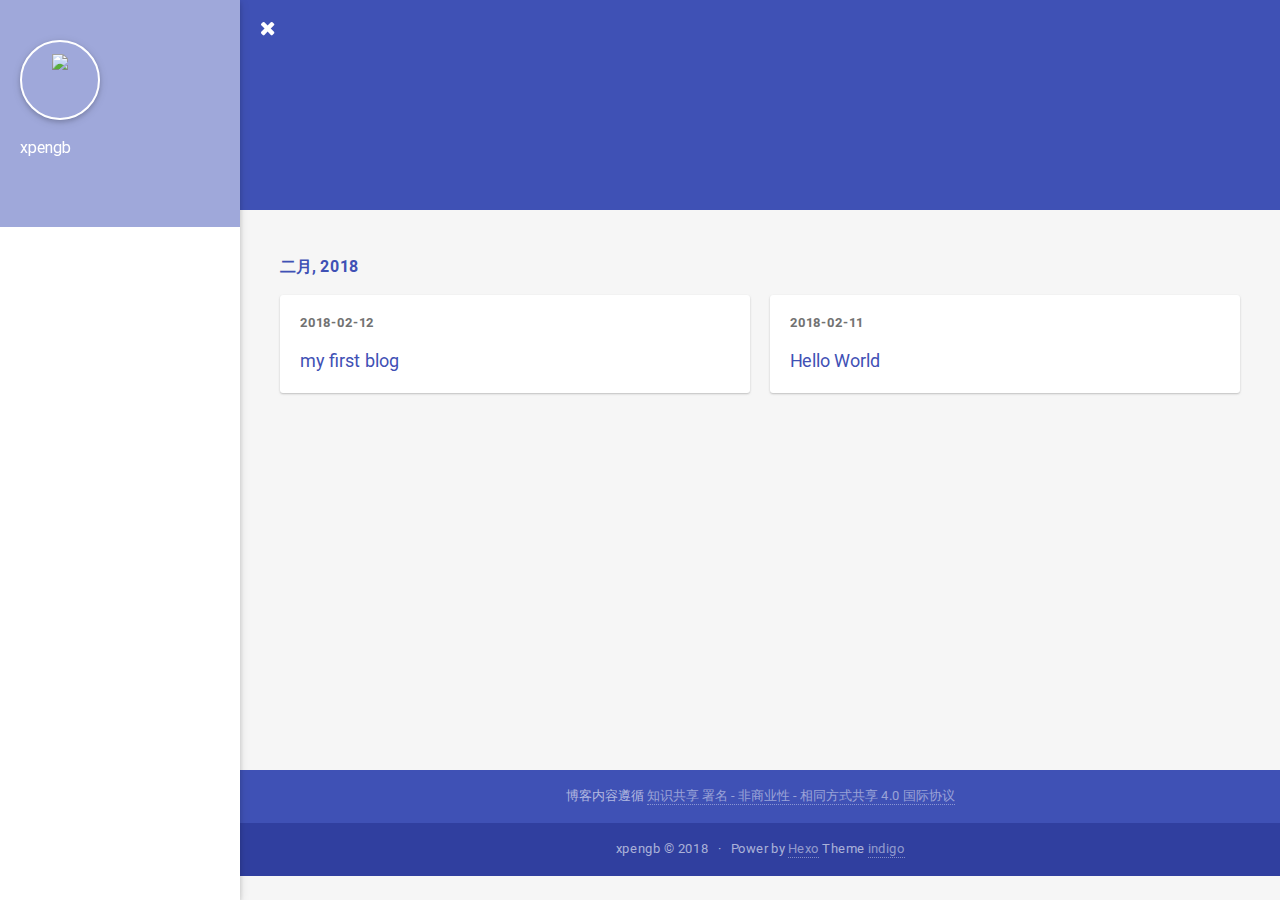
==== archives/index.html @ d5fbb89e "Site updated: 2018-02-12 16:01:32" ====
<!DOCTYPE html>
<html>
<head>
    

    

    



    <meta charset="utf-8">
    
    
    
    <title>Archives | xpengb | xpengb&#39;s blogs</title>
    <meta name="viewport" content="width=device-width, initial-scale=1, maximum-scale=1">
    
    
    <meta name="keywords" content="">
    <meta name="description" content="xpengb的博客">
<meta property="og:type" content="website">
<meta property="og:title" content="xpengb">
<meta property="og:url" content="http://yoursite.com/archives/index.html">
<meta property="og:site_name" content="xpengb">
<meta property="og:description" content="xpengb的博客">
<meta property="og:locale" content="zh-CN">
<meta name="twitter:card" content="summary">
<meta name="twitter:title" content="xpengb">
<meta name="twitter:description" content="xpengb的博客">
    
    <link rel="shortcut icon" href="/">
    <link rel="stylesheet" href="/css/style.css?v=1.7.2">
    <script>window.lazyScripts=[]</script>

    <!-- custom head -->
    

</head>

<body>
    <div id="loading" class="active"></div>

    <aside id="menu"  >
  <div class="inner flex-row-vertical">
    <a href="javascript:;" class="header-icon waves-effect waves-circle waves-light" id="menu-off">
        <i class="icon icon-lg icon-close"></i>
    </a>
    <div class="brand-wrap" style="background-image:url(/)">
      <div class="brand">
        <a href="/" class="avatar waves-effect waves-circle waves-light">
          <img src="/">
        </a>
        <hgroup class="introduce">
          <h5 class="nickname">xpengb</h5>
          <a href="mailto:undefined" class="mail">
        </hgroup>
      </div>
    </div>
    <div class="scroll-wrap flex-col">
      <ul class="nav">
        
      </ul>
    </div>
  </div>
</aside>

    <main id="main">
        <header class="top-header" id="header">
    <div class="flex-row">
        <a href="javascript:;" class="header-icon waves-effect waves-circle waves-light on" id="menu-toggle">
          <i class="icon icon-lg icon-navicon"></i>
        </a>
        <div class="flex-col header-title ellipsis"></div>
        
        
    </div>
</header>
<header class="content-header archives-header">

    <div class="container fade-scale">
        <h1 class="title"></h1>
        <h5 class="subtitle">
            
        </h5>
    </div>

    


</header>

<div class="container body-wrap fade">
    

    
            
            <h3 class="archive-separator">二月, 2018</h3>
            <div class="waterfall">
    

        <div class="waterfall-item">
  <article class="article-card archive-article">
    <div class="post-meta">
      <time class="post-time" title="2018-02-12 08:12:40" datetime="2018-02-12T00:12:40.440Z"  itemprop="datePublished">2018-02-12</time>

      


    </div>
    


  
    <h3 class="post-title" itemprop="name">
      <a class="post-title-link" href="/2018/02/12/my first blog/">my first blog</a>
    </h3>
  



    
  </article>
</div>

    

        <div class="waterfall-item">
  <article class="article-card archive-article">
    <div class="post-meta">
      <time class="post-time" title="2018-02-11 17:17:31" datetime="2018-02-11T09:17:31.764Z"  itemprop="datePublished">2018-02-11</time>

      


    </div>
    


  
    <h3 class="post-title" itemprop="name">
      <a class="post-title-link" href="/2018/02/11/hello-world/">Hello World</a>
    </h3>
  



    
  </article>
</div>

    
    </div>

    
</div>

        <footer class="footer">
    <div class="top">
        

        <p>
            
            <span>博客内容遵循 <a rel="license" href="https://creativecommons.org/licenses/by-nc-sa/4.0/deed.zh">知识共享 署名 - 非商业性 - 相同方式共享 4.0 国际协议</a></span>
        </p>
    </div>
    <div class="bottom">
        <p><span>xpengb &copy; 2018</span>
            <span>
                
                Power by <a href="http://hexo.io/" target="_blank">Hexo</a> Theme <a href="https://github.com/yscoder/hexo-theme-indigo" target="_blank">indigo</a>
            </span>
        </p>
    </div>
</footer>

    </main>
    <div class="mask" id="mask"></div>
<a href="javascript:;" id="gotop" class="waves-effect waves-circle waves-light"><span class="icon icon-lg icon-chevron-up"></span></a>


    <script src="//cdn.bootcss.com/node-waves/0.7.4/waves.min.js"></script>
<script>
var BLOG = { ROOT: '/', SHARE: , REWARD: false };


</script>

<script src="/js/main.min.js?v=1.7.2"></script>










</body>
</html>
---- css/style.css ----
@font-face {
  font-family: "Roboto";
  src: local('Roboto Thin'), local('Roboto-Thin'), url("fonts/roboto/Roboto-Thin.woff2") format("woff2"), url("fonts/roboto/Roboto-Thin.woff") format("woff"), url("fonts/roboto/Roboto-Thin.ttf") format("truetype");
  font-weight: 200;
}
@font-face {
  font-family: "Roboto";
  src: local('Roboto Light'), local('Roboto-Light'), url("fonts/roboto/Roboto-Light.woff2") format("woff2"), url("fonts/roboto/Roboto-Light.woff") format("woff"), url("fonts/roboto/Roboto-Light.ttf") format("truetype");
  font-weight: 300;
}
@font-face {
  font-family: "Roboto";
  src: local('Roboto Regular'), local('Roboto-Regular'), url("fonts/roboto/Roboto-Regular.woff2") format("woff2"), url("fonts/roboto/Roboto-Regular.woff") format("woff"), url("fonts/roboto/Roboto-Regular.ttf") format("truetype");
  font-weight: 400;
}
@font-face {
  font-family: "Roboto";
  src: local('Roboto Medium'), local('Roboto-Medium'), url("fonts/roboto/Roboto-Medium.woff2") format("woff2"), url("fonts/roboto/Roboto-Medium.woff") format("woff"), url("fonts/roboto/Roboto-Medium.ttf") format("truetype");
  font-weight: 500;
}
@font-face {
  font-family: "Roboto";
  src: local('Roboto Bold'), local('Roboto-Bold'), url("fonts/roboto/Roboto-Bold.woff2") format("woff2"), url("fonts/roboto/Roboto-Bold.woff") format("woff"), url("fonts/roboto/Roboto-Bold.ttf") format("truetype");
  font-weight: 700;
}
/*!
 *  Font Awesome 4.6.3 by @davegandy - http://fontawesome.io - @fontawesome
 *  License - http://fontawesome.io/license (Font: SIL OFL 1.1, CSS: MIT License)
 */
/* FONT PATH
 * -------------------------- */
@font-face {
  font-family: 'FontAwesome';
  src: url('fonts/fontawesome/fontawesome-webfont.woff2') format('woff2'), url('fonts/fontawesome/fontawesome-webfont.woff') format('woff'), url('fonts/fontawesome/fontawesome-webfont.ttf') format('truetype');
  font-weight: normal;
  font-style: normal;
}
.icon {
  display: inline-block;
  font-family: 'FontAwesome';
  font-size: 1em;
  text-rendering: auto;
  -webkit-font-smoothing: antialiased;
  -moz-osx-font-smoothing: grayscale;
}
.icon-lg {
  font-size: 1.33333333em;
  line-height: 0.75em;
  vertical-align: -15%;
}
.icon-2x {
  font-size: 2em;
}
.icon-3x {
  font-size: 3em;
}
.icon-4x {
  font-size: 4em;
}
.icon-5x {
  font-size: 5em;
}
.icon-pl {
  padding-left: 5px;
}
.icon-pr {
  padding-right: 5px;
}
/* Font Awesome uses the Unicode Private Use Area (PUA) to ensure screen
   readers do not read off random characters that represent icons */
.icon-glass:before {
  content: "\f000";
}
.icon-music:before {
  content: "\f001";
}
.icon-search:before {
  content: "\f002";
}
.icon-envelope-o:before {
  content: "\f003";
}
.icon-heart:before {
  content: "\f004";
}
.icon-star:before {
  content: "\f005";
}
.icon-star-o:before {
  content: "\f006";
}
.icon-user:before {
  content: "\f007";
}
.icon-film:before {
  content: "\f008";
}
.icon-th-large:before {
  content: "\f009";
}
.icon-th:before {
  content: "\f00a";
}
.icon-th-list:before {
  content: "\f00b";
}
.icon-check:before {
  content: "\f00c";
}
.icon-remove:before,
.icon-close:before,
.icon-times:before {
  content: "\f00d";
}
.icon-search-plus:before {
  content: "\f00e";
}
.icon-search-minus:before {
  content: "\f010";
}
.icon-power-off:before {
  content: "\f011";
}
.icon-signal:before {
  content: "\f012";
}
.icon-gear:before,
.icon-cog:before {
  content: "\f013";
}
.icon-trash-o:before {
  content: "\f014";
}
.icon-home:before {
  content: "\f015";
}
.icon-file-o:before {
  content: "\f016";
}
.icon-clock-o:before {
  content: "\f017";
}
.icon-road:before {
  content: "\f018";
}
.icon-download:before {
  content: "\f019";
}
.icon-arrow-circle-o-down:before {
  content: "\f01a";
}
.icon-arrow-circle-o-up:before {
  content: "\f01b";
}
.icon-inbox:before {
  content: "\f01c";
}
.icon-play-circle-o:before {
  content: "\f01d";
}
.icon-rotate-right:before,
.icon-repeat:before {
  content: "\f01e";
}
.icon-refresh:before {
  content: "\f021";
}
.icon-list-alt:before {
  content: "\f022";
}
.icon-lock:before {
  content: "\f023";
}
.icon-flag:before {
  content: "\f024";
}
.icon-headphones:before {
  content: "\f025";
}
.icon-volume-off:before {
  content: "\f026";
}
.icon-volume-down:before {
  content: "\f027";
}
.icon-volume-up:before {
  content: "\f028";
}
.icon-qrcode:before {
  content: "\f029";
}
.icon-barcode:before {
  content: "\f02a";
}
.icon-tag:before {
  content: "\f02b";
}
.icon-tags:before {
  content: "\f02c";
}
.icon-book:before {
  content: "\f02d";
}
.icon-bookmark:before {
  content: "\f02e";
}
.icon-print:before {
  content: "\f02f";
}
.icon-camera:before {
  content: "\f030";
}
.icon-font:before {
  content: "\f031";
}
.icon-bold:before {
  content: "\f032";
}
.icon-italic:before {
  content: "\f033";
}
.icon-text-height:before {
  content: "\f034";
}
.icon-text-width:before {
  content: "\f035";
}
.icon-align-left:before {
  content: "\f036";
}
.icon-align-center:before {
  content: "\f037";
}
.icon-align-right:before {
  content: "\f038";
}
.icon-align-justify:before {
  content: "\f039";
}
.icon-list:before {
  content: "\f03a";
}
.icon-dedent:before,
.icon-outdent:before {
  content: "\f03b";
}
.icon-indent:before {
  content: "\f03c";
}
.icon-video-camera:before {
  content: "\f03d";
}
.icon-photo:before,
.icon-image:before,
.icon-picture-o:before {
  content: "\f03e";
}
.icon-pencil:before {
  content: "\f040";
}
.icon-map-marker:before {
  content: "\f041";
}
.icon-adjust:before {
  content: "\f042";
}
.icon-tint:before {
  content: "\f043";
}
.icon-edit:before,
.icon-pencil-square-o:before {
  content: "\f044";
}
.icon-share-square-o:before {
  content: "\f045";
}
.icon-check-square-o:before {
  content: "\f046";
}
.icon-arrows:before {
  content: "\f047";
}
.icon-step-backward:before {
  content: "\f048";
}
.icon-fast-backward:before {
  content: "\f049";
}
.icon-backward:before {
  content: "\f04a";
}
.icon-play:before {
  content: "\f04b";
}
.icon-pause:before {
  content: "\f04c";
}
.icon-stop:before {
  content: "\f04d";
}
.icon-forward:before {
  content: "\f04e";
}
.icon-fast-forward:before {
  content: "\f050";
}
.icon-step-forward:before {
  content: "\f051";
}
.icon-eject:before {
  content: "\f052";
}
.icon-chevron-left:before {
  content: "\f053";
}
.icon-chevron-right:before {
  content: "\f054";
}
.icon-plus-circle:before {
  content: "\f055";
}
.icon-minus-circle:before {
  content: "\f056";
}
.icon-times-circle:before {
  content: "\f057";
}
.icon-check-circle:before {
  content: "\f058";
}
.icon-question-circle:before {
  content: "\f059";
}
.icon-info-circle:before {
  content: "\f05a";
}
.icon-crosshairs:before {
  content: "\f05b";
}
.icon-times-circle-o:before {
  content: "\f05c";
}
.icon-check-circle-o:before {
  content: "\f05d";
}
.icon-ban:before {
  content: "\f05e";
}
.icon-arrow-left:before {
  content: "\f060";
}
.icon-arrow-right:before {
  content: "\f061";
}
.icon-arrow-up:before {
  content: "\f062";
}
.icon-arrow-down:before {
  content: "\f063";
}
.icon-mail-forward:before,
.icon-share:before {
  content: "\f064";
}
.icon-expand:before {
  content: "\f065";
}
.icon-compress:before {
  content: "\f066";
}
.icon-plus:before {
  content: "\f067";
}
.icon-minus:before {
  content: "\f068";
}
.icon-asterisk:before {
  content: "\f069";
}
.icon-exclamation-circle:before {
  content: "\f06a";
}
.icon-gift:before {
  content: "\f06b";
}
.icon-leaf:before {
  content: "\f06c";
}
.icon-fire:before {
  content: "\f06d";
}
.icon-eye:before {
  content: "\f06e";
}
.icon-eye-slash:before {
  content: "\f070";
}
.icon-warning:before,
.icon-exclamation-triangle:before {
  content: "\f071";
}
.icon-plane:before {
  content: "\f072";
}
.icon-calendar:before {
  content: "\f073";
}
.icon-random:before {
  content: "\f074";
}
.icon-comment:before {
  content: "\f075";
}
.icon-magnet:before {
  content: "\f076";
}
.icon-chevron-up:before {
  content: "\f077";
}
.icon-chevron-down:before {
  content: "\f078";
}
.icon-retweet:before {
  content: "\f079";
}
.icon-shopping-cart:before {
  content: "\f07a";
}
.icon-folder:before {
  content: "\f07b";
}
.icon-folder-open:before {
  content: "\f07c";
}
.icon-arrows-v:before {
  content: "\f07d";
}
.icon-arrows-h:before {
  content: "\f07e";
}
.icon-bar-chart-o:before,
.icon-bar-chart:before {
  content: "\f080";
}
.icon-twitter-square:before {
  content: "\f081";
}
.icon-facebook-square:before {
  content: "\f082";
}
.icon-camera-retro:before {
  content: "\f083";
}
.icon-key:before {
  content: "\f084";
}
.icon-gears:before,
.icon-cogs:before {
  content: "\f085";
}
.icon-comments:before {
  content: "\f086";
}
.icon-thumbs-o-up:before {
  content: "\f087";
}
.icon-thumbs-o-down:before {
  content: "\f088";
}
.icon-star-half:before {
  content: "\f089";
}
.icon-heart-o:before {
  content: "\f08a";
}
.icon-sign-out:before {
  content: "\f08b";
}
.icon-linkedin-square:before {
  content: "\f08c";
}
.icon-thumb-tack:before {
  content: "\f08d";
}
.icon-external-link:before {
  content: "\f08e";
}
.icon-sign-in:before {
  content: "\f090";
}
.icon-trophy:before {
  content: "\f091";
}
.icon-github-square:before {
  content: "\f092";
}
.icon-upload:before {
  content: "\f093";
}
.icon-lemon-o:before {
  content: "\f094";
}
.icon-phone:before {
  content: "\f095";
}
.icon-square-o:before {
  content: "\f096";
}
.icon-bookmark-o:before {
  content: "\f097";
}
.icon-phone-square:before {
  content: "\f098";
}
.icon-twitter:before {
  content: "\f099";
}
.icon-facebook-f:before,
.icon-facebook:before {
  content: "\f09a";
}
.icon-github:before {
  content: "\f09b";
}
.icon-unlock:before {
  content: "\f09c";
}
.icon-credit-card:before {
  content: "\f09d";
}
.icon-feed:before,
.icon-rss:before {
  content: "\f09e";
}
.icon-hdd-o:before {
  content: "\f0a0";
}
.icon-bullhorn:before {
  content: "\f0a1";
}
.icon-bell:before {
  content: "\f0f3";
}
.icon-certificate:before {
  content: "\f0a3";
}
.icon-hand-o-right:before {
  content: "\f0a4";
}
.icon-hand-o-left:before {
  content: "\f0a5";
}
.icon-hand-o-up:before {
  content: "\f0a6";
}
.icon-hand-o-down:before {
  content: "\f0a7";
}
.icon-arrow-circle-left:before {
  content: "\f0a8";
}
.icon-arrow-circle-right:before {
  content: "\f0a9";
}
.icon-arrow-circle-up:before {
  content: "\f0aa";
}
.icon-arrow-circle-down:before {
  content: "\f0ab";
}
.icon-globe:before {
  content: "\f0ac";
}
.icon-wrench:before {
  content: "\f0ad";
}
.icon-tasks:before {
  content: "\f0ae";
}
.icon-filter:before {
  content: "\f0b0";
}
.icon-briefcase:before {
  content: "\f0b1";
}
.icon-arrows-alt:before {
  content: "\f0b2";
}
.icon-group:before,
.icon-users:before {
  content: "\f0c0";
}
.icon-chain:before,
.icon-link:before {
  content: "\f0c1";
}
.icon-cloud:before {
  content: "\f0c2";
}
.icon-flask:before {
  content: "\f0c3";
}
.icon-cut:before,
.icon-scissors:before {
  content: "\f0c4";
}
.icon-copy:before,
.icon-files-o:before {
  content: "\f0c5";
}
.icon-paperclip:before {
  content: "\f0c6";
}
.icon-save:before,
.icon-floppy-o:before {
  content: "\f0c7";
}
.icon-square:before {
  content: "\f0c8";
}
.icon-navicon:before,
.icon-reorder:before,
.icon-bars:before {
  content: "\f0c9";
}
.icon-list-ul:before {
  content: "\f0ca";
}
.icon-list-ol:before {
  content: "\f0cb";
}
.icon-strikethrough:before {
  content: "\f0cc";
}
.icon-underline:before {
  content: "\f0cd";
}
.icon-table:before {
  content: "\f0ce";
}
.icon-magic:before {
  content: "\f0d0";
}
.icon-truck:before {
  content: "\f0d1";
}
.icon-pinterest:before {
  content: "\f0d2";
}
.icon-pinterest-square:before {
  content: "\f0d3";
}
.icon-google-plus-square:before {
  content: "\f0d4";
}
.icon-google-plus:before {
  content: "\f0d5";
}
.icon-money:before {
  content: "\f0d6";
}
.icon-caret-down:before {
  content: "\f0d7";
}
.icon-caret-up:before {
  content: "\f0d8";
}
.icon-caret-left:before {
  content: "\f0d9";
}
.icon-caret-right:before {
  content: "\f0da";
}
.icon-columns:before {
  content: "\f0db";
}
.icon-unsorted:before,
.icon-sort:before {
  content: "\f0dc";
}
.icon-sort-down:before,
.icon-sort-desc:before {
  content: "\f0dd";
}
.icon-sort-up:before,
.icon-sort-asc:before {
  content: "\f0de";
}
.icon-envelope:before {
  content: "\f0e0";
}
.icon-linkedin:before {
  content: "\f0e1";
}
.icon-rotate-left:before,
.icon-undo:before {
  content: "\f0e2";
}
.icon-legal:before,
.icon-gavel:before {
  content: "\f0e3";
}
.icon-dashboard:before,
.icon-tachometer:before {
  content: "\f0e4";
}
.icon-comment-o:before {
  content: "\f0e5";
}
.icon-comments-o:before {
  content: "\f0e6";
}
.icon-flash:before,
.icon-bolt:before {
  content: "\f0e7";
}
.icon-sitemap:before {
  content: "\f0e8";
}
.icon-umbrella:before {
  content: "\f0e9";
}
.icon-paste:before,
.icon-clipboard:before {
  content: "\f0ea";
}
.icon-lightbulb-o:before {
  content: "\f0eb";
}
.icon-exchange:before {
  content: "\f0ec";
}
.icon-cloud-download:before {
  content: "\f0ed";
}
.icon-cloud-upload:before {
  content: "\f0ee";
}
.icon-user-md:before {
  content: "\f0f0";
}
.icon-stethoscope:before {
  content: "\f0f1";
}
.icon-suitcase:before {
  content: "\f0f2";
}
.icon-bell-o:before {
  content: "\f0a2";
}
.icon-coffee:before {
  content: "\f0f4";
}
.icon-cutlery:before {
  content: "\f0f5";
}
.icon-file-text-o:before {
  content: "\f0f6";
}
.icon-building-o:before {
  content: "\f0f7";
}
.icon-hospital-o:before {
  content: "\f0f8";
}
.icon-ambulance:before {
  content: "\f0f9";
}
.icon-medkit:before {
  content: "\f0fa";
}
.icon-fighter-jet:before {
  content: "\f0fb";
}
.icon-beer:before {
  content: "\f0fc";
}
.icon-h-square:before {
  content: "\f0fd";
}
.icon-plus-square:before {
  content: "\f0fe";
}
.icon-angle-double-left:before {
  content: "\f100";
}
.icon-angle-double-right:before {
  content: "\f101";
}
.icon-angle-double-up:before {
  content: "\f102";
}
.icon-angle-double-down:before {
  content: "\f103";
}
.icon-angle-left:before {
  content: "\f104";
}
.icon-angle-right:before {
  content: "\f105";
}
.icon-angle-up:before {
  content: "\f106";
}
.icon-angle-down:before {
  content: "\f107";
}
.icon-desktop:before {
  content: "\f108";
}
.icon-laptop:before {
  content: "\f109";
}
.icon-tablet:before {
  content: "\f10a";
}
.icon-mobile-phone:before,
.icon-mobile:before {
  content: "\f10b";
}
.icon-circle-o:before {
  content: "\f10c";
}
.icon-quote-left:before {
  content: "\f10d";
}
.icon-quote-right:before {
  content: "\f10e";
}
.icon-spinner:before {
  content: "\f110";
}
.icon-circle:before {
  content: "\f111";
}
.icon-mail-reply:before,
.icon-reply:before {
  content: "\f112";
}
.icon-github-alt:before {
  content: "\f113";
}
.icon-folder-o:before {
  content: "\f114";
}
.icon-folder-open-o:before {
  content: "\f115";
}
.icon-smile-o:before {
  content: "\f118";
}
.icon-frown-o:before {
  content: "\f119";
}
.icon-meh-o:before {
  content: "\f11a";
}
.icon-gamepad:before {
  content: "\f11b";
}
.icon-keyboard-o:before {
  content: "\f11c";
}
.icon-flag-o:before {
  content: "\f11d";
}
.icon-flag-checkered:before {
  content: "\f11e";
}
.icon-terminal:before {
  content: "\f120";
}
.icon-code:before {
  content: "\f121";
}
.icon-mail-reply-all:before,
.icon-reply-all:before {
  content: "\f122";
}
.icon-star-half-empty:before,
.icon-star-half-full:before,
.icon-star-half-o:before {
  content: "\f123";
}
.icon-location-arrow:before {
  content: "\f124";
}
.icon-crop:before {
  content: "\f125";
}
.icon-code-fork:before {
  content: "\f126";
}
.icon-unlink:before,
.icon-chain-broken:before {
  content: "\f127";
}
.icon-question:before {
  content: "\f128";
}
.icon-info:before {
  content: "\f129";
}
.icon-exclamation:before {
  content: "\f12a";
}
.icon-superscript:before {
  content: "\f12b";
}
.icon-subscript:before {
  content: "\f12c";
}
.icon-eraser:before {
  content: "\f12d";
}
.icon-puzzle-piece:before {
  content: "\f12e";
}
.icon-microphone:before {
  content: "\f130";
}
.icon-microphone-slash:before {
  content: "\f131";
}
.icon-shield:before {
  content: "\f132";
}
.icon-calendar-o:before {
  content: "\f133";
}
.icon-fire-extinguisher:before {
  content: "\f134";
}
.icon-rocket:before {
  content: "\f135";
}
.icon-maxcdn:before {
  content: "\f136";
}
.icon-chevron-circle-left:before {
  content: "\f137";
}
.icon-chevron-circle-right:before {
  content: "\f138";
}
.icon-chevron-circle-up:before {
  content: "\f139";
}
.icon-chevron-circle-down:before {
  content: "\f13a";
}
.icon-html5:before {
  content: "\f13b";
}
.icon-css3:before {
  content: "\f13c";
}
.icon-anchor:before {
  content: "\f13d";
}
.icon-unlock-alt:before {
  content: "\f13e";
}
.icon-bullseye:before {
  content: "\f140";
}
.icon-ellipsis-h:before {
  content: "\f141";
}
.icon-ellipsis-v:before {
  content: "\f142";
}
.icon-rss-square:before {
  content: "\f143";
}
.icon-play-circle:before {
  content: "\f144";
}
.icon-ticket:before {
  content: "\f145";
}
.icon-minus-square:before {
  content: "\f146";
}
.icon-minus-square-o:before {
  content: "\f147";
}
.icon-level-up:before {
  content: "\f148";
}
.icon-level-down:before {
  content: "\f149";
}
.icon-check-square:before {
  content: "\f14a";
}
.icon-pencil-square:before {
  content: "\f14b";
}
.icon-external-link-square:before {
  content: "\f14c";
}
.icon-share-square:before {
  content: "\f14d";
}
.icon-compass:before {
  content: "\f14e";
}
.icon-toggle-down:before,
.icon-caret-square-o-down:before {
  content: "\f150";
}
.icon-toggle-up:before,
.icon-caret-square-o-up:before {
  content: "\f151";
}
.icon-toggle-right:before,
.icon-caret-square-o-right:before {
  content: "\f152";
}
.icon-euro:before,
.icon-eur:before {
  content: "\f153";
}
.icon-gbp:before {
  content: "\f154";
}
.icon-dollar:before,
.icon-usd:before {
  content: "\f155";
}
.icon-rupee:before,
.icon-inr:before {
  content: "\f156";
}
.icon-cny:before,
.icon-rmb:before,
.icon-yen:before,
.icon-jpy:before {
  content: "\f157";
}
.icon-ruble:before,
.icon-rouble:before,
.icon-rub:before {
  content: "\f158";
}
.icon-won:before,
.icon-krw:before {
  content: "\f159";
}
.icon-bitcoin:before,
.icon-btc:before {
  content: "\f15a";
}
.icon-file:before {
  content: "\f15b";
}
.icon-file-text:before {
  content: "\f15c";
}
.icon-sort-alpha-asc:before {
  content: "\f15d";
}
.icon-sort-alpha-desc:before {
  content: "\f15e";
}
.icon-sort-amount-asc:before {
  content: "\f160";
}
.icon-sort-amount-desc:before {
  content: "\f161";
}
.icon-sort-numeric-asc:before {
  content: "\f162";
}
.icon-sort-numeric-desc:before {
  content: "\f163";
}
.icon-thumbs-up:before {
  content: "\f164";
}
.icon-thumbs-down:before {
  content: "\f165";
}
.icon-youtube-square:before {
  content: "\f166";
}
.icon-youtube:before {
  content: "\f167";
}
.icon-xing:before {
  content: "\f168";
}
.icon-xing-square:before {
  content: "\f169";
}
.icon-youtube-play:before {
  content: "\f16a";
}
.icon-dropbox:before {
  content: "\f16b";
}
.icon-stack-overflow:before {
  content: "\f16c";
}
.icon-instagram:before {
  content: "\f16d";
}
.icon-flickr:before {
  content: "\f16e";
}
.icon-adn:before {
  content: "\f170";
}
.icon-bitbucket:before {
  content: "\f171";
}
.icon-bitbucket-square:before {
  content: "\f172";
}
.icon-tumblr:before {
  content: "\f173";
}
.icon-tumblr-square:before {
  content: "\f174";
}
.icon-long-arrow-down:before {
  content: "\f175";
}
.icon-long-arrow-up:before {
  content: "\f176";
}
.icon-long-arrow-left:before {
  content: "\f177";
}
.icon-long-arrow-right:before {
  content: "\f178";
}
.icon-apple:before {
  content: "\f179";
}
.icon-windows:before {
  content: "\f17a";
}
.icon-android:before {
  content: "\f17b";
}
.icon-linux:before {
  content: "\f17c";
}
.icon-dribbble:before {
  content: "\f17d";
}
.icon-skype:before {
  content: "\f17e";
}
.icon-foursquare:before {
  content: "\f180";
}
.icon-trello:before {
  content: "\f181";
}
.icon-female:before {
  content: "\f182";
}
.icon-male:before {
  content: "\f183";
}
.icon-gittip:before,
.icon-gratipay:before {
  content: "\f184";
}
.icon-sun-o:before {
  content: "\f185";
}
.icon-moon-o:before {
  content: "\f186";
}
.icon-archive:before,
.icon-archives:before {
  content: "\f187";
}
.icon-bug:before {
  content: "\f188";
}
.icon-vk:before {
  content: "\f189";
}
.icon-weibo:before {
  content: "\f18a";
}
.icon-renren:before {
  content: "\f18b";
}
.icon-pagelines:before {
  content: "\f18c";
}
.icon-stack-exchange:before {
  content: "\f18d";
}
.icon-arrow-circle-o-right:before {
  content: "\f18e";
}
.icon-arrow-circle-o-left:before {
  content: "\f190";
}
.icon-toggle-left:before,
.icon-caret-square-o-left:before {
  content: "\f191";
}
.icon-dot-circle-o:before {
  content: "\f192";
}
.icon-wheelchair:before {
  content: "\f193";
}
.icon-vimeo-square:before {
  content: "\f194";
}
.icon-turkish-lira:before,
.icon-try:before {
  content: "\f195";
}
.icon-plus-square-o:before {
  content: "\f196";
}
.icon-space-shuttle:before {
  content: "\f197";
}
.icon-slack:before {
  content: "\f198";
}
.icon-envelope-square:before {
  content: "\f199";
}
.icon-wordpress:before {
  content: "\f19a";
}
.icon-openid:before {
  content: "\f19b";
}
.icon-institution:before,
.icon-bank:before,
.icon-university:before {
  content: "\f19c";
}
.icon-mortar-board:before,
.icon-graduation-cap:before {
  content: "\f19d";
}
.icon-yahoo:before {
  content: "\f19e";
}
.icon-google:before {
  content: "\f1a0";
}
.icon-reddit:before {
  content: "\f1a1";
}
.icon-reddit-square:before {
  content: "\f1a2";
}
.icon-stumbleupon-circle:before {
  content: "\f1a3";
}
.icon-stumbleupon:before {
  content: "\f1a4";
}
.icon-delicious:before {
  content: "\f1a5";
}
.icon-digg:before {
  content: "\f1a6";
}
.icon-pied-piper-pp:before {
  content: "\f1a7";
}
.icon-pied-piper-alt:before {
  content: "\f1a8";
}
.icon-drupal:before {
  content: "\f1a9";
}
.icon-joomla:before {
  content: "\f1aa";
}
.icon-language:before {
  content: "\f1ab";
}
.icon-fax:before {
  content: "\f1ac";
}
.icon-building:before {
  content: "\f1ad";
}
.icon-child:before {
  content: "\f1ae";
}
.icon-paw:before {
  content: "\f1b0";
}
.icon-spoon:before {
  content: "\f1b1";
}
.icon-cube:before {
  content: "\f1b2";
}
.icon-cubes:before {
  content: "\f1b3";
}
.icon-behance:before {
  content: "\f1b4";
}
.icon-behance-square:before {
  content: "\f1b5";
}
.icon-steam:before {
  content: "\f1b6";
}
.icon-steam-square:before {
  content: "\f1b7";
}
.icon-recycle:before {
  content: "\f1b8";
}
.icon-automobile:before,
.icon-car:before {
  content: "\f1b9";
}
.icon-cab:before,
.icon-taxi:before {
  content: "\f1ba";
}
.icon-tree:before {
  content: "\f1bb";
}
.icon-spotify:before {
  content: "\f1bc";
}
.icon-deviantart:before {
  content: "\f1bd";
}
.icon-soundcloud:before {
  content: "\f1be";
}
.icon-database:before {
  content: "\f1c0";
}
.icon-file-pdf-o:before {
  content: "\f1c1";
}
.icon-file-word-o:before {
  content: "\f1c2";
}
.icon-file-excel-o:before {
  content: "\f1c3";
}
.icon-file-powerpoint-o:before {
  content: "\f1c4";
}
.icon-file-photo-o:before,
.icon-file-picture-o:before,
.icon-file-image-o:before {
  content: "\f1c5";
}
.icon-file-zip-o:before,
.icon-file-archive-o:before {
  content: "\f1c6";
}
.icon-file-sound-o:before,
.icon-file-audio-o:before {
  content: "\f1c7";
}
.icon-file-movie-o:before,
.icon-file-video-o:before {
  content: "\f1c8";
}
.icon-file-code-o:before {
  content: "\f1c9";
}
.icon-vine:before {
  content: "\f1ca";
}
.icon-codepen:before {
  content: "\f1cb";
}
.icon-jsfiddle:before {
  content: "\f1cc";
}
.icon-life-bouy:before,
.icon-life-buoy:before,
.icon-life-saver:before,
.icon-support:before,
.icon-life-ring:before {
  content: "\f1cd";
}
.icon-circle-o-notch:before {
  content: "\f1ce";
}
.icon-ra:before,
.icon-resistance:before,
.icon-rebel:before {
  content: "\f1d0";
}
.icon-ge:before,
.icon-empire:before {
  content: "\f1d1";
}
.icon-git-square:before {
  content: "\f1d2";
}
.icon-git:before {
  content: "\f1d3";
}
.icon-y-combinator-square:before,
.icon-yc-square:before,
.icon-hacker-news:before {
  content: "\f1d4";
}
.icon-tencent-weibo:before {
  content: "\f1d5";
}
.icon-qq:before {
  content: "\f1d6";
}
.icon-wechat:before,
.icon-weixin:before {
  content: "\f1d7";
}
.icon-send:before,
.icon-paper-plane:before {
  content: "\f1d8";
}
.icon-send-o:before,
.icon-paper-plane-o:before {
  content: "\f1d9";
}
.icon-history:before {
  content: "\f1da";
}
.icon-circle-thin:before {
  content: "\f1db";
}
.icon-header:before {
  content: "\f1dc";
}
.icon-paragraph:before {
  content: "\f1dd";
}
.icon-sliders:before {
  content: "\f1de";
}
.icon-share-alt:before {
  content: "\f1e0";
}
.icon-share-alt-square:before {
  content: "\f1e1";
}
.icon-bomb:before {
  content: "\f1e2";
}
.icon-soccer-ball-o:before,
.icon-futbol-o:before {
  content: "\f1e3";
}
.icon-tty:before {
  content: "\f1e4";
}
.icon-binoculars:before {
  content: "\f1e5";
}
.icon-plug:before {
  content: "\f1e6";
}
.icon-slideshare:before {
  content: "\f1e7";
}
.icon-twitch:before {
  content: "\f1e8";
}
.icon-yelp:before {
  content: "\f1e9";
}
.icon-newspaper-o:before {
  content: "\f1ea";
}
.icon-wifi:before {
  content: "\f1eb";
}
.icon-calculator:before {
  content: "\f1ec";
}
.icon-paypal:before {
  content: "\f1ed";
}
.icon-google-wallet:before {
  content: "\f1ee";
}
.icon-cc-visa:before {
  content: "\f1f0";
}
.icon-cc-mastercard:before {
  content: "\f1f1";
}
.icon-cc-discover:before {
  content: "\f1f2";
}
.icon-cc-amex:before {
  content: "\f1f3";
}
.icon-cc-paypal:before {
  content: "\f1f4";
}
.icon-cc-stripe:before {
  content: "\f1f5";
}
.icon-bell-slash:before {
  content: "\f1f6";
}
.icon-bell-slash-o:before {
  content: "\f1f7";
}
.icon-trash:before {
  content: "\f1f8";
}
.icon-copyright:before {
  content: "\f1f9";
}
.icon-at:before {
  content: "\f1fa";
}
.icon-eyedropper:before {
  content: "\f1fb";
}
.icon-paint-brush:before {
  content: "\f1fc";
}
.icon-birthday-cake:before {
  content: "\f1fd";
}
.icon-area-chart:before {
  content: "\f1fe";
}
.icon-pie-chart:before {
  content: "\f200";
}
.icon-line-chart:before {
  content: "\f201";
}
.icon-lastfm:before {
  content: "\f202";
}
.icon-lastfm-square:before {
  content: "\f203";
}
.icon-toggle-off:before {
  content: "\f204";
}
.icon-toggle-on:before {
  content: "\f205";
}
.icon-bicycle:before {
  content: "\f206";
}
.icon-bus:before {
  content: "\f207";
}
.icon-ioxhost:before {
  content: "\f208";
}
.icon-angellist:before {
  content: "\f209";
}
.icon-cc:before {
  content: "\f20a";
}
.icon-shekel:before,
.icon-sheqel:before,
.icon-ils:before {
  content: "\f20b";
}
.icon-meanpath:before {
  content: "\f20c";
}
.icon-buysellads:before {
  content: "\f20d";
}
.icon-connectdevelop:before {
  content: "\f20e";
}
.icon-dashcube:before {
  content: "\f210";
}
.icon-forumbee:before {
  content: "\f211";
}
.icon-leanpub:before {
  content: "\f212";
}
.icon-sellsy:before {
  content: "\f213";
}
.icon-shirtsinbulk:before {
  content: "\f214";
}
.icon-simplybuilt:before {
  content: "\f215";
}
.icon-skyatlas:before {
  content: "\f216";
}
.icon-cart-plus:before {
  content: "\f217";
}
.icon-cart-arrow-down:before {
  content: "\f218";
}
.icon-diamond:before {
  content: "\f219";
}
.icon-ship:before {
  content: "\f21a";
}
.icon-user-secret:before {
  content: "\f21b";
}
.icon-motorcycle:before {
  content: "\f21c";
}
.icon-street-view:before {
  content: "\f21d";
}
.icon-heartbeat:before {
  content: "\f21e";
}
.icon-venus:before {
  content: "\f221";
}
.icon-mars:before {
  content: "\f222";
}
.icon-mercury:before {
  content: "\f223";
}
.icon-intersex:before,
.icon-transgender:before {
  content: "\f224";
}
.icon-transgender-alt:before {
  content: "\f225";
}
.icon-venus-double:before {
  content: "\f226";
}
.icon-mars-double:before {
  content: "\f227";
}
.icon-venus-mars:before {
  content: "\f228";
}
.icon-mars-stroke:before {
  content: "\f229";
}
.icon-mars-stroke-v:before {
  content: "\f22a";
}
.icon-mars-stroke-h:before {
  content: "\f22b";
}
.icon-neuter:before {
  content: "\f22c";
}
.icon-genderless:before {
  content: "\f22d";
}
.icon-facebook-official:before {
  content: "\f230";
}
.icon-pinterest-p:before {
  content: "\f231";
}
.icon-whatsapp:before {
  content: "\f232";
}
.icon-server:before {
  content: "\f233";
}
.icon-user-plus:before {
  content: "\f234";
}
.icon-user-times:before {
  content: "\f235";
}
.icon-hotel:before,
.icon-bed:before {
  content: "\f236";
}
.icon-viacoin:before {
  content: "\f237";
}
.icon-train:before {
  content: "\f238";
}
.icon-subway:before {
  content: "\f239";
}
.icon-medium:before {
  content: "\f23a";
}
.icon-yc:before,
.icon-y-combinator:before {
  content: "\f23b";
}
.icon-optin-monster:before {
  content: "\f23c";
}
.icon-opencart:before {
  content: "\f23d";
}
.icon-expeditedssl:before {
  content: "\f23e";
}
.icon-battery-4:before,
.icon-battery:before,
.icon-battery-full:before {
  content: "\f240";
}
.icon-battery-3:before,
.icon-battery-three-quarters:before {
  content: "\f241";
}
.icon-battery-2:before,
.icon-battery-half:before {
  content: "\f242";
}
.icon-battery-1:before,
.icon-battery-quarter:before {
  content: "\f243";
}
.icon-battery-0:before,
.icon-battery-empty:before {
  content: "\f244";
}
.icon-mouse-pointer:before {
  content: "\f245";
}
.icon-i-cursor:before {
  content: "\f246";
}
.icon-object-group:before {
  content: "\f247";
}
.icon-object-ungroup:before {
  content: "\f248";
}
.icon-sticky-note:before {
  content: "\f249";
}
.icon-sticky-note-o:before {
  content: "\f24a";
}
.icon-cc-jcb:before {
  content: "\f24b";
}
.icon-cc-diners-club:before {
  content: "\f24c";
}
.icon-clone:before {
  content: "\f24d";
}
.icon-balance-scale:before {
  content: "\f24e";
}
.icon-hourglass-o:before {
  content: "\f250";
}
.icon-hourglass-1:before,
.icon-hourglass-start:before {
  content: "\f251";
}
.icon-hourglass-2:before,
.icon-hourglass-half:before {
  content: "\f252";
}
.icon-hourglass-3:before,
.icon-hourglass-end:before {
  content: "\f253";
}
.icon-hourglass:before {
  content: "\f254";
}
.icon-hand-grab-o:before,
.icon-hand-rock-o:before {
  content: "\f255";
}
.icon-hand-stop-o:before,
.icon-hand-paper-o:before {
  content: "\f256";
}
.icon-hand-scissors-o:before {
  content: "\f257";
}
.icon-hand-lizard-o:before {
  content: "\f258";
}
.icon-hand-spock-o:before {
  content: "\f259";
}
.icon-hand-pointer-o:before {
  content: "\f25a";
}
.icon-hand-peace-o:before {
  content: "\f25b";
}
.icon-trademark:before {
  content: "\f25c";
}
.icon-registered:before {
  content: "\f25d";
}
.icon-creative-commons:before {
  content: "\f25e";
}
.icon-gg:before {
  content: "\f260";
}
.icon-gg-circle:before {
  content: "\f261";
}
.icon-tripadvisor:before {
  content: "\f262";
}
.icon-odnoklassniki:before {
  content: "\f263";
}
.icon-odnoklassniki-square:before {
  content: "\f264";
}
.icon-get-pocket:before {
  content: "\f265";
}
.icon-wikipedia-w:before {
  content: "\f266";
}
.icon-safari:before {
  content: "\f267";
}
.icon-chrome:before {
  content: "\f268";
}
.icon-firefox:before {
  content: "\f269";
}
.icon-opera:before {
  content: "\f26a";
}
.icon-internet-explorer:before {
  content: "\f26b";
}
.icon-tv:before,
.icon-television:before {
  content: "\f26c";
}
.icon-contao:before {
  content: "\f26d";
}
.icon-500px:before {
  content: "\f26e";
}
.icon-amazon:before {
  content: "\f270";
}
.icon-calendar-plus-o:before {
  content: "\f271";
}
.icon-calendar-minus-o:before {
  content: "\f272";
}
.icon-calendar-times-o:before {
  content: "\f273";
}
.icon-calendar-check-o:before {
  content: "\f274";
}
.icon-industry:before {
  content: "\f275";
}
.icon-map-pin:before {
  content: "\f276";
}
.icon-map-signs:before {
  content: "\f277";
}
.icon-map-o:before {
  content: "\f278";
}
.icon-map:before {
  content: "\f279";
}
.icon-commenting:before {
  content: "\f27a";
}
.icon-commenting-o:before {
  content: "\f27b";
}
.icon-houzz:before {
  content: "\f27c";
}
.icon-vimeo:before {
  content: "\f27d";
}
.icon-black-tie:before {
  content: "\f27e";
}
.icon-fonticons:before {
  content: "\f280";
}
.icon-reddit-alien:before {
  content: "\f281";
}
.icon-edge:before {
  content: "\f282";
}
.icon-credit-card-alt:before {
  content: "\f283";
}
.icon-codiepie:before {
  content: "\f284";
}
.icon-modx:before {
  content: "\f285";
}
.icon-fort-awesome:before {
  content: "\f286";
}
.icon-usb:before {
  content: "\f287";
}
.icon-product-hunt:before {
  content: "\f288";
}
.icon-mixcloud:before {
  content: "\f289";
}
.icon-scribd:before {
  content: "\f28a";
}
.icon-pause-circle:before {
  content: "\f28b";
}
.icon-pause-circle-o:before {
  content: "\f28c";
}
.icon-stop-circle:before {
  content: "\f28d";
}
.icon-stop-circle-o:before {
  content: "\f28e";
}
.icon-shopping-bag:before {
  content: "\f290";
}
.icon-shopping-basket:before {
  content: "\f291";
}
.icon-hashtag:before {
  content: "\f292";
}
.icon-bluetooth:before {
  content: "\f293";
}
.icon-bluetooth-b:before {
  content: "\f294";
}
.icon-percent:before {
  content: "\f295";
}
.icon-gitlab:before {
  content: "\f296";
}
.icon-wpbeginner:before {
  content: "\f297";
}
.icon-wpforms:before {
  content: "\f298";
}
.icon-envira:before {
  content: "\f299";
}
.icon-universal-access:before {
  content: "\f29a";
}
.icon-wheelchair-alt:before {
  content: "\f29b";
}
.icon-question-circle-o:before {
  content: "\f29c";
}
.icon-blind:before {
  content: "\f29d";
}
.icon-audio-description:before {
  content: "\f29e";
}
.icon-volume-control-phone:before {
  content: "\f2a0";
}
.icon-braille:before {
  content: "\f2a1";
}
.icon-assistive-listening-systems:before {
  content: "\f2a2";
}
.icon-asl-interpreting:before,
.icon-american-sign-language-interpreting:before {
  content: "\f2a3";
}
.icon-deafness:before,
.icon-hard-of-hearing:before,
.icon-deaf:before {
  content: "\f2a4";
}
.icon-glide:before {
  content: "\f2a5";
}
.icon-glide-g:before {
  content: "\f2a6";
}
.icon-signing:before,
.icon-sign-language:before {
  content: "\f2a7";
}
.icon-low-vision:before {
  content: "\f2a8";
}
.icon-viadeo:before {
  content: "\f2a9";
}
.icon-viadeo-square:before {
  content: "\f2aa";
}
.icon-snapchat:before {
  content: "\f2ab";
}
.icon-snapchat-ghost:before {
  content: "\f2ac";
}
.icon-snapchat-square:before {
  content: "\f2ad";
}
.icon-pied-piper:before {
  content: "\f2ae";
}
.icon-first-order:before {
  content: "\f2b0";
}
.icon-yoast:before {
  content: "\f2b1";
}
.icon-themeisle:before {
  content: "\f2b2";
}
.icon-google-plus-circle:before,
.icon-google-plus-official:before {
  content: "\f2b3";
}
.icon-fa:before,
.icon-font-awesome:before {
  content: "\f2b4";
}
.icon-handshake-o:before {
  content: "\f2b5";
}
.icon-envelope-open:before {
  content: "\f2b6";
}
.icon-envelope-open-o:before {
  content: "\f2b7";
}
.icon-linode:before {
  content: "\f2b8";
}
.icon-address-book:before {
  content: "\f2b9";
}
.icon-address-book-o:before {
  content: "\f2ba";
}
.icon-vcard:before,
.icon-address-card:before {
  content: "\f2bb";
}
.icon-vcard-o:before,
.icon-address-card-o:before {
  content: "\f2bc";
}
.icon-user-circle:before {
  content: "\f2bd";
}
.icon-user-circle-o:before {
  content: "\f2be";
}
.icon-user-o:before {
  content: "\f2c0";
}
.icon-id-badge:before {
  content: "\f2c1";
}
.icon-drivers-license:before,
.icon-id-card:before {
  content: "\f2c2";
}
.icon-drivers-license-o:before,
.icon-id-card-o:before {
  content: "\f2c3";
}
.icon-quora:before {
  content: "\f2c4";
}
.icon-free-code-camp:before {
  content: "\f2c5";
}
.icon-telegram:before {
  content: "\f2c6";
}
.icon-thermometer-4:before,
.icon-thermometer:before,
.icon-thermometer-full:before {
  content: "\f2c7";
}
.icon-thermometer-3:before,
.icon-thermometer-three-quarters:before {
  content: "\f2c8";
}
.icon-thermometer-2:before,
.icon-thermometer-half:before {
  content: "\f2c9";
}
.icon-thermometer-1:before,
.icon-thermometer-quarter:before {
  content: "\f2ca";
}
.icon-thermometer-0:before,
.icon-thermometer-empty:before {
  content: "\f2cb";
}
.icon-shower:before {
  content: "\f2cc";
}
.icon-bathtub:before,
.icon-s15:before,
.icon-bath:before {
  content: "\f2cd";
}
.icon-podcast:before {
  content: "\f2ce";
}
.icon-window-maximize:before {
  content: "\f2d0";
}
.icon-window-minimize:before {
  content: "\f2d1";
}
.icon-window-restore:before {
  content: "\f2d2";
}
.icon-times-rectangle:before,
.icon-window-close:before {
  content: "\f2d3";
}
.icon-times-rectangle-o:before,
.icon-window-close-o:before {
  content: "\f2d4";
}
.icon-bandcamp:before {
  content: "\f2d5";
}
.icon-grav:before {
  content: "\f2d6";
}
.icon-etsy:before {
  content: "\f2d7";
}
.icon-imdb:before {
  content: "\f2d8";
}
.icon-ravelry:before {
  content: "\f2d9";
}
.icon-eercast:before {
  content: "\f2da";
}
.icon-microchip:before {
  content: "\f2db";
}
.icon-snowflake-o:before {
  content: "\f2dc";
}
.icon-superpowers:before {
  content: "\f2dd";
}
.icon-wpexplorer:before {
  content: "\f2de";
}
.icon-meetup:before {
  content: "\f2e0";
}
*,
*::before,
*::after {
  -webkit-box-sizing: border-box;
  box-sizing: border-box;
}
::-webkit-scrollbar {
  -webkit-appearance: none;
  width: 8px;
  height: 8px;
}
::-webkit-scrollbar-track {
  background-color: inherit;
}
::-webkit-scrollbar-thumb {
  background-color: #b6b6b6;
  border: 1px solid #fff;
  border-radius: 10px;
}
::-webkit-scrollbar-thumb:hover {
  background-color: #9d9d9d;
}
::-webkit-scrollbar-thumb:active {
  background-color: #838383;
}
::selection {
  background: #d7dbf0;
}
html {
  background-color: #f6f6f6;
  color: #212121;
  font-size: 15px;
  line-height: 1.5;
  overflow-x: hidden;
}
body {
  -webkit-tap-highlight-color: rgba(255, 255, 255, 0);
  -webkit-overflow-scrolling: touch;
}
html,
body {
  position: relative;
  min-height: 100%;
  height: 100%;
}
.lock {
  overflow: hidden;
  max-height: 100%;
}
body,
input,
button,
textarea,
select,
option {
  font: normal 1em Roboto, "Helvetica Neue", Helvetica, Arial, "Microsoft Yahei", sans-serif;
}
body,
h1,
h2,
h3,
h4,
h5,
h6,
p,
figure,
pre,
dl,
dd,
blockquote,
button,
input {
  margin: 0;
}
input,
legend,
input,
textarea,
button {
  padding: 0;
}
form,
fieldset,
th,
td {
  margin: 0;
  padding: 0;
}
ol,
ul {
  margin: 12px 0;
  padding: 0 0 0 32px;
}
ol.reset,
ul.reset {
  margin: 0;
  padding: 0;
  list-style: none;
}
ol ol,
ol ul,
ul ol,
ul ul {
  margin-top: 0;
  margin-bottom: 0;
}
p {
  margin: 12px 0;
}
small {
  font-size: 75%;
  line-height: 1;
}
main {
  display: block;
}
template {
  display: none;
}
img {
  max-width: 100%;
  border: none;
}
img,
input,
button,
label {
  vertical-align: middle;
}
i {
  font-style: normal;
}
h1,
h2,
h3,
h4,
h5,
h6 {
  font-weight: 400;
}
h1,
.h1 {
  font-size: 44px;
  line-height: 48px;
}
h2,
.h2 {
  font-size: 34px;
  line-height: 40px;
}
h3,
.h3 {
  font-size: 24px;
  line-height: 32px;
}
h4,
.h4 {
  font-size: 20px;
  line-height: 28px;
}
h5,
.h5 {
  font-size: 16px;
  line-height: 24px;
}
h6,
.h6 {
  font-size: 12px;
  line-height: 20px;
}
input[type="button"],
input[type="submit"],
input[type="search"],
input[type="reset"] {
  cursor: pointer;
  -webkit-appearance: button;
}
input:focus,
select:focus,
button:focus,
textarea:focus {
  outline: none;
}
textarea {
  resize: none;
}
a {
  background-color: transparent;
  background-image: none;
  color: #3f51b5;
  text-decoration: none;
  outline: 0;
}
a:hover {
  color: #303f9f;
  text-decoration: underline;
}
hr,
.hr {
  border: 0;
  border-top: 1px solid #dadada;
  box-sizing: content-box;
  display: block;
  height: 0;
  margin-top: 24px;
  margin-bottom: 24px;
}
.fl {
  float: left;
}
.fr {
  float: right;
}
.tr {
  text-align: right;
}
.tc {
  text-align: center;
}
.clearfix:after {
  content: "";
  display: table;
  clear: both;
  overflow: hidden;
}
.ellipsis {
  overflow: hidden;
  text-overflow: ellipsis;
  white-space: nowrap;
}
/* flex布局  */
.flex-row,
.flex-column,
.flex-row-vertical {
  display: -webkit-box;
  display: -webkit-flex;
  display: -ms-flexbox;
  display: flex;
}
.flex-column {
  -webkit-box-orient: horizontal;
  -webkit-box-direction: normal;
  -webkit-flex-direction: row;
  -ms-flex-direction: row;
  flex-direction: row;
}
.flex-row-vertical {
  -webkit-box-orient: vertical;
  -webkit-box-direction: normal;
  -webkit-flex-direction: column;
  -ms-flex-direction: column;
  flex-direction: column;
}
/* 多行布局 */
.flex-row-wrap,
.flex-column {
  -webkit-flex-wrap: wrap;
  -ms-flex-wrap: wrap;
  flex-wrap: wrap;
}
/* 子元素反向排列 */
.flex-row-reverse {
  -webkit-box-orient: horizontal;
  -webkit-box-direction: reverse;
  -webkit-flex-direction: row-reverse;
  -ms-flex-direction: row-reverse;
  flex-direction: row-reverse;
}
/* 子元素默认平均分布 */
.flex-row > * {
  display: block;
}
.flex-col {
  -webkit-box-flex: 1;
  -webkit-flex: 1;
  -ms-flex: 1;
  flex: 1;
}
/* 垂直居中 */
.flex-middle {
  -webkit-box-align: center;
  -webkit-align-items: center;
  -ms-flex-align: center;
  align-items: center;
}
/* 底部对齐 */
.flex-bottom {
  -webkit-box-align: end;
  -webkit-align-items: flex-end;
  -ms-flex-align: end;
  align-items: flex-end;
}
/* 沿主轴方向排列方式 */
.flex-justify-start {
  -webkit-box-pack: start;
  -webkit-justify-content: flex-start;
  -ms-flex-pack: start;
  justify-content: flex-start;
}
.flex-justify-end {
  -webkit-box-pack: end;
  -webkit-justify-content: flex-end;
  -ms-flex-pack: end;
  justify-content: flex-end;
}
.flex-justify-between {
  -webkit-box-pack: justify;
  -webkit-justify-content: space-between;
  -ms-flex-pack: justify;
  justify-content: space-between;
}
/* 沿侧轴方向排列方式 */
.flex-align-start {
  -webkit-align-content: flex-start;
  -ms-flex-line-pack: start;
  align-content: flex-start;
}
.flex-align-end {
  -webkit-align-content: flex-end;
  -ms-flex-line-pack: end;
  align-content: flex-end;
}
.flex-align-around {
  -webkit-align-content: space-around;
  -ms-flex-line-pack: distribute;
  align-content: space-around;
}
.flex-align-between {
  -webkit-align-content: space-between;
  -ms-flex-line-pack: justify;
  align-content: space-between;
}
.flex-col-auto {
  -webkit-box-flex: 0;
  -webkit-flex: 0 auto;
  -ms-flex: 0 auto;
  flex: 0 auto;
}
#loading {
  position: fixed;
  top: 0;
  left: -100%;
  z-index: 70;
  width: 100%;
  height: 3px;
  background: #ff4081;
}
#loading.active {
  -webkit-animation: loading-anim 1s ease-in-out infinite;
  animation: loading-anim 1s ease-in-out infinite;
}
@-webkit-keyframes loading-anim {
  to {
    -webkit-transform: translateX(200%);
    transform: translateX(200%);
  }
}
@keyframes loading-anim {
  to {
    -webkit-transform: translateX(200%);
    transform: translateX(200%);
  }
}
.fade,
.fade-scale {
  opacity: 0;
}
.fade.in,
.fade-scale.in {
  opacity: 1;
  -webkit-transform: none;
  transform: none;
}
.fade {
  -webkit-transition: 0.4s ease-in-out;
  transition: 0.4s ease-in-out;
  -webkit-transform: translateY(50px);
  transform: translateY(50px);
}
.fade-scale {
  -webkit-transition: 0.6s ease-in-out;
  transition: 0.6s ease-in-out;
  -webkit-transform: translate(10%, 20%) scale(0.6);
  transform: translate(10%, 20%) scale(0.6);
}
@media screen and (max-width: 480px) {
  .fade,
  .fade-scale {
    opacity: 1;
    -webkit-transform: none;
    transform: none;
  }
}
/*!
 * Waves v0.7.4
 * http://fian.my.id/Waves
 *
 * Copyright 2014 Alfiana E. Sibuea and other contributors
 * Released under the MIT license
 * https://github.com/fians/Waves/blob/master/LICENSE
 */
.waves-effect {
  position: relative;
  cursor: pointer;
  display: inline-block;
  overflow: hidden;
  -webkit-user-select: none;
  -moz-user-select: none;
  -ms-user-select: none;
  user-select: none;
  -webkit-tap-highlight-color: transparent;
}
.waves-effect .waves-ripple {
  position: absolute;
  border-radius: 50%;
  width: 100px;
  height: 100px;
  margin-top: -50px;
  margin-left: -50px;
  opacity: 0;
  background: rgba(0, 0, 0, 0.2);
  background: -webkit-radial-gradient(rgba(0, 0, 0, 0.2) 0, rgba(0, 0, 0, 0.3) 40%, rgba(0, 0, 0, 0.4) 50%, rgba(0, 0, 0, 0.5) 60%, rgba(255, 255, 255, 0) 70%);
  background: radial-gradient(rgba(0, 0, 0, 0.2) 0, rgba(0, 0, 0, 0.3) 40%, rgba(0, 0, 0, 0.4) 50%, rgba(0, 0, 0, 0.5) 60%, rgba(255, 255, 255, 0) 70%);
  -webkit-transition: all 0.5s ease-out;
  transition: all 0.5s ease-out;
  -webkit-transition-property: -webkit-transform, opacity;
  transition-property: transform, opacity;
  -webkit-transform: scale(0) translate(0, 0);
  transform: scale(0) translate(0, 0);
  pointer-events: none;
}
.waves-effect.waves-light .waves-ripple {
  background: rgba(255, 255, 255, 0.4);
  background: -webkit-radial-gradient(rgba(255, 255, 255, 0.2) 0, rgba(255, 255, 255, 0.3) 40%, rgba(255, 255, 255, 0.4) 50%, rgba(255, 255, 255, 0.5) 60%, rgba(255, 255, 255, 0) 70%);
  background: radial-gradient(rgba(255, 255, 255, 0.2) 0, rgba(255, 255, 255, 0.3) 40%, rgba(255, 255, 255, 0.4) 50%, rgba(255, 255, 255, 0.5) 60%, rgba(255, 255, 255, 0) 70%);
}
.waves-effect.waves-classic .waves-ripple {
  background: rgba(0, 0, 0, 0.2);
}
.waves-effect.waves-classic.waves-light .waves-ripple {
  background: rgba(255, 255, 255, 0.4);
}
.waves-notransition {
  -webkit-transition: none !important;
  transition: none !important;
}
.waves-button,
.waves-circle {
  -webkit-transform: translateZ(0);
  transform: translateZ(0);
}
.waves-button,
.waves-button:hover,
.waves-button:visited,
.waves-button-input {
  white-space: nowrap;
  vertical-align: middle;
  cursor: pointer;
  border: none;
  outline: none;
  background-color: rgba(0, 0, 0, 0);
  font-size: 1em;
  text-align: center;
  text-decoration: none;
  z-index: 1;
}
.waves-button {
  padding: 0.85em 1.1em;
  border-radius: 0.2em;
}
.waves-button-input {
  margin: 0;
  padding: 0.85em 1.1em;
}
.waves-input-wrapper {
  border-radius: 0.2em;
  vertical-align: bottom;
}
.waves-input-wrapper.waves-button {
  padding: 0;
}
.waves-input-wrapper .waves-button-input {
  position: relative;
  top: 0;
  left: 0;
  z-index: 1;
}
.waves-circle {
  text-align: center;
  width: 2.5em;
  height: 2.5em;
  line-height: 2.5em;
  border-radius: 50%;
}
.waves-float {
  -webkit-mask-image: none;
  box-shadow: 0px 1px 1.5px 1px rgba(0, 0, 0, 0.12);
  -webkit-transition: all 300ms;
  transition: all 300ms;
}
.waves-float:active {
  box-shadow: 0px 8px 20px 1px rgba(0, 0, 0, 0.3);
}
.waves-block {
  display: block;
}
.container,
#main {
  position: relative;
}
#menu-off {
  position: absolute;
  top: 0;
  left: 100%;
  -webkit-transition: 0.4s ease-in-out;
  transition: 0.4s ease-in-out;
}
#menu {
  position: fixed;
  top: 0;
  left: 0;
  bottom: 0;
  z-index: 66;
  width: 240px;
  min-height: 100%;
  background: #fff;
  box-shadow: 0 2px 5px 0 rgba(0, 0, 0, 0.16), 0 2px 10px 0 rgba(0, 0, 0, 0.12);
  -webkit-transition: 0.4s cubic-bezier(0.18, 0.81, 0.3, 0.89);
  transition: 0.4s cubic-bezier(0.18, 0.81, 0.3, 0.89);
  will-change: transform, -webkit-transform;
}
#menu.hide {
  -webkit-transform: translateX(-100%);
  transform: translateX(-100%);
}
#menu.hide #menu-off {
  -webkit-transform: scale(0);
  transform: scale(0);
}
#menu.hide + #main {
  padding-left: 0;
}
#menu .inner {
  position: relative;
  height: 100%;
}
#menu .brand-wrap {
  background-size: 100% 100%;
}
#menu .brand {
  padding: 40px 20px 2em;
  background: rgba(63, 81, 181, 0.5);
}
#menu .avatar {
  display: block;
  width: 80px;
  height: 80px;
  border: 2px solid #fff;
  border-radius: 50%;
  overflow: hidden;
  box-shadow: 0 2px 5px 0 rgba(0, 0, 0, 0.16), 0 2px 10px 0 rgba(0, 0, 0, 0.12);
}
#menu .introduce {
  margin: 1em 0 0;
  color: #fff;
}
#menu .mail {
  display: inline-block;
  padding-top: 4px;
  color: #c5cae9;
  font-size: 13px;
}
#menu .scroll-wrap {
  position: relative;
  overflow-y: auto;
}
#menu .nav {
  margin: 0;
  padding: 12px 0;
  height: 300px;
  min-height: calc(100% - 115px);
  list-style: none;
  line-height: 44px;
}
#menu .nav li {
  padding: 0 20px;
}
#menu .nav li .icon {
  position: absolute;
  top: 0;
  left: 20px;
  line-height: inherit;
}
#menu .nav li:hover,
#menu .nav li.active {
  background: rgba(0, 0, 0, 0.05);
}
#menu .nav li:hover a,
#menu .nav li.active a,
#menu .nav li:hover .icon,
#menu .nav li.active .icon {
  color: #3f51b5;
}
#menu .nav a {
  display: block;
  padding-left: 48px;
  height: 44px;
  line-height: 44px;
  font-weight: 500;
  color: #727272;
  text-decoration: none;
}
#main {
  padding-left: 240px;
  min-height: 100%;
  -webkit-transition: 0.4s ease-in-out;
  transition: 0.4s ease-in-out;
}
.body-wrap {
  padding: 30px 0 40px;
  min-height: calc(100vh - 340px);
}
.container {
  width: 960px;
  margin: 0 auto;
}
.container:after {
  content: "";
  display: table;
  clear: both;
}
.mask {
  visibility: hidden;
  position: fixed;
  top: 0;
  left: 0;
  bottom: 0;
  z-index: 88;
  width: 100%;
  height: 100%;
  background: #000;
  opacity: 0;
  pointer-events: none;
  -webkit-transition: 0.3s ease-in-out;
  transition: 0.3s ease-in-out;
}
.mask.in {
  visibility: visible;
  pointer-events: auto;
  opacity: .3;
}
.footer {
  color: rgba(255, 255, 255, 0.6);
  background: #303f9f;
}
.footer p {
  margin: 0;
  line-height: 1.6;
  font-size: 13px;
  text-align: center;
}
.footer p span:not(:first-child):before {
  content: "·";
  padding: 0 .5em;
}
.footer p a {
  border-bottom: 1px dotted rgba(255, 255, 255, 0.5);
}
.footer p a:hover {
  border-bottom: 1px solid rgba(255, 255, 255, 0.7);
}
.footer .top {
  padding: 16px;
  background: #3f51b5;
}
.footer a {
  color: inherit;
  opacity: .8;
}
.footer a:hover {
  color: #fff;
  text-decoration: none;
}
.footer .bottom {
  padding: 16px;
}
a[title="站长统计"] {
  display: none;
}
@media screen and (max-width: 1240px) {
  #menu-off {
    display: none;
  }
  #menu {
    z-index: 99;
    box-shadow: none;
    -webkit-transform: translateX(-100%);
    transform: translateX(-100%);
  }
  #menu.show {
    -webkit-transform: translateX(0);
    transform: translateX(0);
  }
  #main {
    padding-left: 0;
  }
}
@media screen and (max-width: 1040px) {
  .container {
    width: 100%;
    padding: 20px 16px;
  }
}
@media screen and (max-width: 760px) {
  #main {
    width: 100%;
    overflow-x: hidden;
  }
  #menu .brand {
    padding-top: 20px;
    padding-bottom: 1em;
  }
  #menu .nav {
    line-height: 36px;
  }
  #menu .nav a {
    height: 36px;
    line-height: 36px;
  }
  ::-webkit-scrollbar {
    display: none;
  }
}
.top-header {
  position: fixed;
  left: 0;
  top: 0;
  width: 100%;
  color: #fff;
  height: 56px;
  background: #3f51b5;
  -webkit-transition: padding-left 0.6s ease-in-out, background-color 0.3s cubic-bezier(0.4, 0, 0.2, 1), box-shadow 0.15s linear;
  transition: padding-left 0.6s ease-in-out, background-color 0.3s cubic-bezier(0.4, 0, 0.2, 1), box-shadow 0.15s linear;
  z-index: 30;
}
.top-header.fixed {
  box-shadow: 0 2px 5px 0 rgba(0, 0, 0, 0.16), 0 2px 10px 0 rgba(0, 0, 0, 0.12);
}
.top-header.fixed .header-title {
  visibility: visible;
}
.header-icon {
  width: 56px;
  height: 56px;
  line-height: 56px;
  text-align: center;
  color: #fff;
}
.header-icon:hover {
  color: #fff;
}
.header-title {
  visibility: hidden;
  font-weight: 400;
  line-height: 56px;
  font-size: 16px;
  text-align: center;
  white-space: nowrap;
}
.content-header {
  min-height: 210px;
  margin-left: -240px;
  padding: 104px 16px 48px 256px;
  color: #fff;
  background: #3f51b5;
  text-shadow: 0 1px 1px rgba(0, 0, 0, 0.2);
}
.content-header .subtitle {
  padding-top: 6px;
  font-weight: 300;
  color: #c5cae9;
}
.content-header .title {
  font-weight: 500;
}
.content-header .article-category-list-link {
  color: #ff73a3;
}
.post-header .title,
.post-header .subtitle {
  display: none;
}
.tags-header,
.categories-header {
  position: relative;
  z-index: 6;
  padding-bottom: 0 !important;
}
@media screen and (max-width: 1240px) {
  .header-title {
    text-align: left;
  }
}
@media screen and (max-width: 760px) {
  .content-header {
    margin: 0;
    min-height: auto;
    padding: 72px 16px 20px;
  }
  .content-header .title {
    font-size: 24px;
    line-height: 30px;
  }
  .content-header .subtitle {
    font-size: 14px;
    line-height: 20px;
  }
  .post-header .title {
    display: block;
    font-size: 24px;
    line-height: 1.5;
  }
}
.post-content pre {
  position: relative;
  overflow-x: auto;
  padding: 20px;
  font-size: 14px;
  line-height: 22.4px;
  background: #f5f5f5;
  color: #4d4d4c;
}
.post-content pre code {
  background: none;
  color: #4d4d4c;
}
.post-content .highlight {
  position: relative;
  overflow-x: auto;
  padding: 20px;
  font-size: 14px;
  line-height: 22.4px;
  background: #f5f5f5;
}
.post-content .highlight pre {
  margin: 0;
  padding: 0;
}
.post-content .highlight .line {
  height: 22.4px;
  line-height: 22.4px;
}
.post-content .highlight table {
  margin: 0;
  width: auto;
}
.post-content .highlight td {
  border: none;
}
.post-content .highlight tr,
.post-content .highlight td {
  border-collapse: collapse;
  padding: 0;
  margin: 0;
}
.post-content .highlight figcaption {
  font-size: 0.85em;
  color: #8e908c;
  line-height: 1em;
  margin-bottom: 1em;
}
.post-content .highlight figcaption a {
  float: right;
}
.post-content .highlight .gutter pre {
  color: #727272;
  font-size: 0.85em;
  text-align: right;
  padding-right: 20px;
}
.post-content .gist {
  background: #f5f5f5;
}
.post-content .gist tr,
.post-content .gist td {
  height: auto;
}
.post-content .gist .gist-file {
  border: none;
  font-family: Consolas, Monaco, courier, monospace;
}
.post-content .gist .gist-file .highlight {
  margin: 0;
  padding: 0;
  border: none;
}
.post-content .gist .gist-data {
  border: none;
}
.post-content .gist .gist-data .line-numbers {
  color: #727272;
  font-size: 0.85em;
  background: none;
  border: none;
  padding: 0 20px 0 0;
}
.post-content .gist .gist-data .line-data {
  padding: 0 !important;
}
.post-content .gist .gist-meta {
  background: #f5f5f5;
  color: #8e908c;
  font: 0.85em Consolas, Monaco, courier, monospace;
}
.post-content .gist .gist-meta a {
  color: #ff4081;
  font-weight: normal;
}
.post-content .gist .gist-meta a:hover {
  text-decoration: underline;
}
pre .comment {
  color: #8e908c;
}
pre .tag {
  color: #8e908c;
}
pre .variable,
pre .title,
pre .type,
pre .regexp,
pre .ruby .constant,
pre .xml .tag .title,
pre .xml .pi,
pre .xml .doctype,
pre .html .doctype,
pre .selector-pseudo,
pre .css .id,
pre .css .class,
pre .css .pseudo,
pre .tag .name {
  color: #c82829;
}
pre .class,
pre .number,
pre .preprocessor,
pre .built_in,
pre .literal,
pre .params,
pre .constant {
  color: #f5871f;
}
pre .attribute,
pre .label,
pre .ruby .class .title,
pre .css .rules .attribute,
pre .tag .attr {
  color: #718c00;
}
pre .string,
pre .value,
pre .inheritance,
pre .header,
pre .ruby .symbol,
pre .xml .cdata {
  color: #4271ae;
}
pre .selector-tag,
pre .css .hexcolor,
pre .css .tag {
  color: #3e999f;
}
pre .function,
pre .python .decorator,
pre .python .title,
pre .ruby .function .title,
pre .ruby .title .keyword,
pre .perl .sub,
pre .javascript .title,
pre .coffeescript .title {
  color: #4271ae;
}
pre .selector-id,
pre .selector-class,
pre .keyword,
pre .javascript .function {
  color: #8959a8;
}
@media screen and (max-width: 760px) {
  .post-content .highlight {
    margin-left: -16px;
    margin-right: -16px;
    padding: 20px 16px;
  }
}
.post-list {
  padding: 0;
  margin: 0 -12px;
  list-style: none;
}
.post-list-item {
  padding: 0 12px;
  margin-bottom: 30px;
}
.post-title {
  margin: 0 0 16px;
}
.post-title-link {
  color: #3f51b5;
  position: relative;
  display: inline-block;
}
.post-title-link::after {
  content: "";
  position: absolute;
  width: 100%;
  height: 2px;
  bottom: 0;
  left: 0;
  background-color: #3f51b5;
  visibility: hidden;
  -webkit-transform: scaleX(0);
  transform: scaleX(0);
  -webkit-transition: 0.4s ease-in-out;
  transition: 0.4s ease-in-out;
}
.post-title-link:hover {
  text-decoration: none;
}
.post-title-link:hover::after,
.post-title-link:active::after {
  visibility: visible;
  -webkit-transform: scaleX(1);
  transform: scaleX(1);
}
.post-meta {
  margin: 0 0 10px;
  line-height: 14px;
  font-size: 13px;
  font-weight: bold;
  color: #727272;
  overflow: hidden;
}
.post-meta > *:not(:first-child):before {
  content: "·";
  padding: 0 .5em;
}
.article-category-list {
  position: relative;
  display: inline;
  list-style: none;
  padding: 0;
}
.article-category-list * {
  display: inline;
}
.article-category-list ul {
  padding-left: 0;
}
.article-category-list-child:before {
  content: "›";
  padding: 0 .3em;
  font-size: 120%;
}
.article-category-list-link {
  color: #ff4081;
}
.article-category-list-link:hover {
  color: #ff4081;
}
.article-tag-list {
  overflow: hidden;
  margin: 0;
  padding: 0;
  font-size: 13px;
}
.article-tag-list-item {
  display: inline-block;
  margin: 0 8px 8px 0;
  border-radius: 2px;
}
.article-tag-list-item:nth-child(n+1) {
  background: #8bc34a;
}
.article-tag-list-item:nth-child(n+2) {
  background: #673ab7;
}
.article-tag-list-item:nth-child(n+3) {
  background: #ff9800;
}
.article-tag-list-item:nth-child(n+4) {
  background: #f44336;
}
.article-tag-list-item:nth-child(n+5) {
  background: #00abc0;
}
.article-tag-list-item:nth-child(n+6) {
  background: #2196f3;
}
.article-tag-list-link {
  display: block;
  padding: 0 16px;
  line-height: 28px;
  color: rgba(255, 255, 255, 0.8);
  -webkit-transition: 0.2s ease-in-out;
  transition: 0.2s ease-in-out;
}
.article-tag-list-link:hover {
  color: #fff;
  box-shadow: 0 4px 8px rgba(0, 0, 0, 0.26);
}
.post-more {
  display: inline-block;
  padding: 0 6px;
  font-weight: 500;
  color: #3f51b5 !important;
  border: none!important;
  border-radius: 3px;
}
.post-more:hover,
.post-more:active {
  background: #eaecf7;
}
#page-nav {
  margin: 30px 0 0;
  text-align: center;
}
#page-nav .inner {
  display: inline-block;
}
#page-nav a,
#page-nav span {
  display: inline-block;
  line-height: 34px;
  padding: 0 1em;
  margin: 0 2px;
  font-size: 14px;
  color: #727272;
  border-radius: 3px;
  overflow: hidden;
  -webkit-transition: 0.4s ease-in-out;
  transition: 0.4s ease-in-out;
}
#page-nav a:hover,
#page-nav a:active {
  color: #3f51b5;
  background: #dadada;
}
#page-nav .current {
  color: #fff;
  background: #3f51b5;
}
@media screen and (max-width: 760px) {
  .post-title {
    font-size: 20px;
    line-height: 24px;
  }
  .post-more {
    height: 28px;
    line-height: 28px;
    font-size: 13px;
  }
  .post-list {
    margin: 0 -16px;
  }
  .post-list-item {
    padding: 0;
    margin-bottom: 16px;
  }
}
#gotop {
  position: fixed;
  right: 16px;
  bottom: 30px;
  z-index: 30;
  width: 56px;
  height: 56px;
  line-height: 56px;
  text-align: center;
  color: #fff;
  background: #ff4081;
  border-radius: 50%;
  opacity: 0;
  box-shadow: 0 2px 5px 0 rgba(0, 0, 0, 0.16), 0 2px 10px 0 rgba(0, 0, 0, 0.12);
  -webkit-transition: 0.4s ease-in-out;
  transition: 0.4s ease-in-out;
  -webkit-transform: translateX(200%);
  transform: translateX(200%);
}
#gotop:hover,
#gotop:active {
  box-shadow: 0 6px 12px rgba(0, 0, 0, 0.2), 0 4px 15px rgba(0, 0, 0, 0.2);
}
#gotop.in {
  opacity: 1;
  -webkit-transform: none;
  transform: none;
}
@media screen and (max-width: 760px) {
  #gotop {
    width: 40px;
    height: 40px;
    line-height: 40px;
  }
}
.share-icons li {
  display: inline-block;
}
.share-icons .icon-square:before {
  display: inline-block;
  text-align: center;
  color: rgba(0, 0, 0, 0);
  border-radius: .2em;
}
.share-icons a {
  display: inline-block;
  border-radius: .2em;
  color: #fff;
  text-align: center;
}
.share-icons a.weibo {
  background: #E6162D;
}
.share-icons a.qq {
  background: #3D95D5;
}
.share-icons a.weixin {
  background: #2BAD13;
}
.share-icons a.facebook {
  background: #4862A3;
}
.share-icons a.twitter {
  background: #55ACEE;
}
.share-icons a.google {
  background: #db4437;
}
.global-share {
  position: fixed;
  top: 56px;
  right: 56px;
  z-index: 96;
  width: 260px;
  padding: 16px  6px;
  background: #fff;
  border-radius: 3px;
  visibility: hidden;
  box-shadow: 0 2px 5px 0 rgba(0, 0, 0, 0.16), 0 2px 10px 0 rgba(0, 0, 0, 0.12);
  -webkit-transition: 0.3s ease-in-out;
  transition: 0.3s ease-in-out;
  -webkit-transform: scale(0);
  transform: scale(0);
  transform-origin: top right;
  -webkit-transform-origin: top right;
}
.global-share:hover,
.global-share:active {
  box-shadow: 0 6px 12px rgba(0, 0, 0, 0.2), 0 4px 15px rgba(0, 0, 0, 0.2);
}
.global-share.in {
  visibility: visible;
  -webkit-transform: none;
  transform: none;
}
.global-share .share-icons {
  margin: 0 auto;
}
.global-share li {
  width: 80px;
  text-align: center;
}
.global-share a {
  position: relative;
  width: 40px;
  height: 40px;
  line-height: 40px;
  margin-bottom: 20px;
  font-size: 1.33333333em;
}
.global-share a:after {
  position: absolute;
  bottom: -22px;
  left: 50%;
  content: attr(data-title);
  white-space: nowrap;
  line-height: 20px;
  font-size: 12px;
  color: #3f51b5;
  -webkit-transform: translateX(-50%);
  transform: translateX(-50%);
}
.page-share-fab {
  display: block;
  width: 42px;
  height: 42px;
  line-height: 42px;
  color: #3f51b5;
  background: #eaecf7;
  box-shadow: 0 2px 5px 0 rgba(0, 0, 0, 0.16), 0 2px 10px 0 rgba(0, 0, 0, 0.12);
  -webkit-transition: 0.4s ease-in-out;
  transition: 0.4s ease-in-out;
}
.page-share-fab:hover,
.page-share-fab:active {
  box-shadow: 0 6px 12px rgba(0, 0, 0, 0.2), 0 4px 15px rgba(0, 0, 0, 0.2);
}
.page-share-wrap {
  position: absolute;
  right: 35px;
  top: -21px;
  z-index: 2;
}
.page-share-wrap .page-share {
  visibility: hidden;
}
.page-share {
  position: absolute;
  bottom: 48px;
  right: 4px;
  text-align: center;
  width: 34px;
}
.page-share.in {
  visibility: visible;
}
.page-share.in .share-icons a {
  opacity: 1;
  -webkit-transform: scale(1);
  transform: scale(1);
}
.page-share .share-icons a {
  width: 34px;
  height: 34px;
  line-height: 34px;
  font-size: 1.33333em;
  border-radius: 50%;
  position: relative;
  box-shadow: 0 2px 5px 0 rgba(0, 0, 0, 0.16), 0 2px 10px 0 rgba(0, 0, 0, 0.12);
  -webkit-transition: 0.3s ease-in-out;
  transition: 0.3s ease-in-out;
  opacity: 0;
  -webkit-transform: scale(0);
  transform: scale(0);
  -webkit-transform-origin: center bottom;
  transform-origin: center bottom;
}
.page-share .share-icons a:before,
.page-share .share-icons a:after {
  position: absolute;
  visibility: hidden;
  opacity: 0;
  pointer-events: none;
  -webkit-transition: 0.3s ease-in-out;
  transition: 0.3s ease-in-out;
}
.page-share .share-icons a:before {
  content: attr(data-title);
  font-size: 12px;
  color: #fff;
  white-space: nowrap;
  line-height: 24px;
  padding: 0 5px;
  border-radius: 3px;
  background: rgba(0, 0, 0, 0.8);
}
.page-share .share-icons a:after {
  content: "";
  border: 6px solid transparent;
}
.page-share .share-icons a:hover:before,
.page-share .share-icons a:hover:after {
  visibility: visible;
  opacity: 1;
}
.page-share .share-icons a:before,
.page-share .share-icons a:after {
  top: 50%;
  -webkit-transform: translate(-100%, -50%);
  transform: translate(-100%, -50%);
}
.page-share .share-icons a:before {
  left: -15px;
}
.page-share .share-icons a:after {
  left: -3px;
  border-left-color: rgba(0, 0, 0, 0.8);
}
.page-share .share-icons a:hover,
.page-share .share-icons a:active {
  box-shadow: 0 6px 12px rgba(0, 0, 0, 0.2), 0 4px 15px rgba(0, 0, 0, 0.2);
}
.page-share .share-icons a:before {
  content: '分享到' attr(data-title);
}
.page-share .share-icons li {
  margin-bottom: 10px;
}
.wx-share p {
  margin: 0 0 15px;
}
.wx-share img {
  width: 200px;
}
.post-widget {
  float: right;
  width: 20%;
  padding-left: 30px;
  min-height: 1px;
}
.post-widget + .post-article {
  float: left;
  width: 80%;
  padding-right: 30px;
}
.post-toc-wrap {
  position: fixed;
  overflow-x: hidden;
  width: 20%;
}
.post-toc-wrap.fixed {
  top: 76px;
  bottom: 140px;
  overflow-y: auto;
}
.post-toc-wrap ol,
.post-toc-wrap ul {
  list-style: none;
  margin: 0;
}
.post-toc-wrap h4 {
  padding: 0 0 10px 20px;
  font-size: 15px;
  font-weight: 600;
  color: #727272;
}
.post-toc-child {
  padding-left: 10px;
}
.post-toc {
  display: inline-block;
  padding: 0;
  font-size: 13px;
}
.post-toc > .post-toc-item {
  position: relative;
}
.post-toc-item {
  font-weight: 400;
  color: #727272;
}
.post-toc-item.active > .post-toc-link {
  font-weight: 600;
  color: #3f51b5;
}
.post-toc-item.active > .post-toc-link:before {
  background: rgba(0, 0, 0, 0.06);
}
.post-toc-item.active > .post-toc-link:after {
  border-left: 3px solid #3f51b5;
}
.post-toc-link {
  position: relative;
  z-index: 2;
  display: block;
  padding: 3px 20px;
  line-height: 1.5rem;
  color: inherit;
  word-break: break-all;
}
.post-toc-link:hover {
  opacity: .8;
}
.post-toc-link:before,
.post-toc-link:after {
  content: "";
  position: absolute;
  z-index: 1;
  top: 0;
  right: 0;
  width: 100%;
  height: 100%;
}
.post-toc-shrink {
  height: 0;
  overflow-y: hidden;
}
.post-toc-expand {
  height: auto;
}
.post-article .post-content {
  padding-top: 20px;
}
.post-card {
  margin-top: -150px;
  min-height: 100px;
  padding: 35px;
  background: #fff;
  border-radius: 4px;
  box-shadow: 0 10px 30px rgba(0, 0, 0, 0.2);
}
.post-card .post-meta {
  margin-top: 8px;
}
.post-card-title {
  font-size: 32px;
}
.post-nav {
  margin-top: 30px;
  padding: 16px 0 0;
}
.post-nav .prev,
.post-nav .next {
  width: 47%;
  background: #f5f5f5;
}
.post-nav .next {
  text-align: right;
}
.post-nav-link {
  display: block;
  line-height: 2em;
  font-size: 16px;
  padding: 10px 16px;
}
.post-nav-link .title {
  position: relative;
  display: inline-block;
}
.post-nav-link .title::after {
  content: "";
  position: absolute;
  width: 100%;
  height: 2px;
  bottom: 0;
  left: 0;
  background-color: #3f51b5;
  visibility: hidden;
  -webkit-transform: scaleX(0);
  transform: scaleX(0);
  -webkit-transition: 0.4s ease-in-out;
  transition: 0.4s ease-in-out;
}
.post-nav-link .title:hover {
  text-decoration: none;
}
.post-nav-link .title:hover::after,
.post-nav-link .title:active::after {
  visibility: visible;
  -webkit-transform: scaleX(1);
  transform: scaleX(1);
}
.post-nav-link .icon {
  vertical-align: -9%;
}
.post-nav-link .tips {
  color: #727272;
}
.post-copyright {
  margin-bottom: 100px;
  font-size: 14px;
}
.post-copyright .content {
  margin-bottom: 1em;
  padding: 20px 30px;
  word-break: break-all;
  color: #727272;
  background: #f1f3fa;
  border-radius: 30px 30px 0;
}
.post-copyright footer {
  float: right;
}
.post-copyright footer a {
  position: relative;
  display: block;
  overflow: hidden;
  padding: 0 16px 0 42px;
  height: 28px;
  line-height: 28px;
  color: #727272;
  background: #f1f3fa;
  border-radius: 14px;
}
.post-copyright footer img {
  position: absolute;
  top: 0;
  left: 0;
  width: 28px;
  height: 28px;
  border-radius: 50%;
}
.post-footer {
  position: relative;
  margin: 0 -35px;
  padding: 20px 35px 0;
  border-top: 1px solid #ddd;
}
.post-content {
  padding-bottom: 20px;
  line-height: 1.8;
}
.post-content > .highlight,
.post-content > .image-bubble,
.post-content > pre {
  margin-left: -35px;
  margin-right: -35px;
}
.post-content > .highlight,
.post-content > pre {
  padding: 20px 35px;
}
.post-content .image-bubble {
  margin-top: 20px;
  margin-bottom: 20px;
  text-align: center;
}
.post-content .image-caption {
  display: inline-block;
  margin-top: 10px;
  color: #727272;
}
.post-content .headerlink {
  visibility: hidden;
  margin-left: -1em;
  padding-right: 5px;
  color: #c5cae9;
}
.post-content .headerlink:before {
  content: "#";
}
.post-content p {
  word-wrap: break-word;
}
.post-content p a,
.post-content li a {
  color: #ff4081;
  border-bottom: 1px dotted #ffa6c4;
  word-break: break-all;
}
.post-content p a:hover,
.post-content li a:hover,
.post-content p a:active,
.post-content li a:active {
  text-decoration: none;
  border-bottom-style: solid;
  opacity: .7;
}
.post-content strong {
  font-weight: 600;
  color: #3f51b5;
}
.post-content strong a {
  border-color: #ff4081;
}
.post-content em {
  color: #727272;
}
.post-content h1 {
  font-size: 24px;
}
.post-content h2 {
  font-size: 22px;
}
.post-content h3 {
  font-size: 20px;
}
.post-content h4 {
  font-size: 18px;
}
.post-content h5 {
  font-size: 16px;
}
.post-content h6 {
  font-size: 14px;
}
.post-content h1,
.post-content h2,
.post-content h3,
.post-content h4,
.post-content h5 {
  padding-top: 56px;
  margin-top: -56px;
}
.post-content h1,
.post-content h2,
.post-content h3,
.post-content h4,
.post-content blockquote,
.post-content ol,
.post-content p,
.post-content pre,
.post-content table,
.post-content ul,
.post-content figure,
.post-content .video-container {
  margin-bottom: 20px;
}
.post-content .video-container iframe {
  max-width: 100%;
}
.post-content h1,
.post-content h2,
.post-content h3,
.post-content h4,
.post-content h5,
.post-content h6 {
  color: #3f51b5;
}
.post-content h1:hover .headerlink,
.post-content h2:hover .headerlink,
.post-content h3:hover .headerlink,
.post-content h4:hover .headerlink,
.post-content h5:hover .headerlink,
.post-content h6:hover .headerlink {
  visibility: visible;
}
.post-content blockquote p:first-child,
.post-content blockquote:first-child,
.post-content ol:first-child,
.post-content p:first-child,
.post-content pre:first-child,
.post-content table:first-child,
.post-content ul:first-child,
.post-content figure:first-child {
  margin-top: 0;
}
.post-content ol,
.post-content ul {
  font-size: 14px;
  line-height: 30px;
}
.post-content video,
.post-content audio {
  max-width: 100%;
}
.post-content blockquote {
  position: relative;
  padding: 16px 20px;
  border-left: 4px solid #3f51b5;
  color: #6e6e6e;
  background: #f5f5f5;
  font-size: 14px;
  border-radius: 0 2px 2px 0;
}
.post-content blockquote p {
  margin: 0;
}
.post-content blockquote footer {
  margin-top: 10px;
  text-align: right;
  font-size: 80%;
}
.post-content table {
  width: 100%;
  border: 1px solid #dedede;
  margin: 15px 0;
  border-collapse: collapse;
}
.post-content table tr,
.post-content table td {
  height: 35px;
}
.post-content table thead tr {
  background: #f8f8f8;
}
.post-content table tbody tr:hover {
  background: #efefef;
}
.post-content table td,
.post-content table th {
  border: 1px solid #dedede;
  padding: 0 10px;
}
.post-content figure table {
  border: none;
  width: auto;
  margin: 0;
}
.post-content figure table tbody tr:hover {
  background: none;
}
.post-content figure table tbody td {
  border: none;
}
.post-content code,
.post-content kbd,
.post-content pre,
.post-content samp {
  font-family: Consolas, Monaco, courier, monospace;
}
.post-content code,
.post-content pre {
  background: #f5f5f5;
}
.post-content p code,
.post-content li code {
  color: #ff4081;
  line-height: 1;
  margin: 0 4px;
  font-size: 80%;
  padding: 3px 5px;
  border: 1px solid #eee;
  border-radius: 2px;
  word-wrap: break-word;
}
.post-content pre {
  margin: 24px 0;
}
.post-content pre code {
  border-radius: 0;
  font-size: inherit;
  margin: 0;
  padding: 0;
}
.comments {
  padding: 40px 0 0;
}
@media screen and (max-width: 760px) {
  .post-widget {
    display: none;
  }
  .post-article {
    float: none;
    width: 100%!important;
    padding-right: 0!important;
  }
  .post-card {
    position: relative;
    margin: -20px -16px 0;
    border-radius: 0;
    padding: 16px;
  }
  .post-card .post-meta {
    margin-top: -40px;
    padding: 20px 12px;
    background: #fff;
    box-shadow: 0 1px 4px 0 rgba(0, 0, 0, 0.16);
    border-radius: 2px;
  }
  .post-card-title {
    display: none;
  }
  .post-nav {
    padding: 0;
    margin-left: -16px;
    margin-right: -16px;
  }
  .post-nav .prev,
  .post-nav .next {
    width: 50%;
    background: #fff;
    border-bottom: 1px solid #dadada;
    box-shadow: 0 2px 5px 0 rgba(0, 0, 0, 0.16), 0 2px 10px 0 rgba(0, 0, 0, 0.12);
  }
  .post-nav h4 {
    font-size: 16px;
    line-height: 1.5;
  }
  .has-jax {
    font-size: 13px;
  }
  .MJXc-display {
    overflow-x: auto;
    overflow-y: hidden;
  }
  .comments {
    margin-left: -16px;
    margin-right: -16px;
  }
}
@media screen and (max-width: 480px) {
  .has-jax {
    font-size: 10px;
  }
  .post-content .highlight,
  .post-content .image-bubble,
  .post-content > pre {
    margin-left: -16px;
    margin-right: -16px;
  }
  .post-content .highlight,
  .post-content > pre {
    padding: 16px;
  }
}
.archive-separator {
  margin: 35px 0 13px;
  color: #3f51b5;
  font-size: 16px;
  font-weight: bold;
}
.archive-separator:first-child {
  margin-top: 10px;
}
.article-card {
  padding: 16px 20px 0;
  background: #fff;
  border-radius: 3px;
  box-shadow: 0 1px 2px rgba(151, 151, 151, 0.58);
}
.article-card .post-content {
  word-break: break-all;
}
.article-card .post-content .highlight,
.article-card .post-content > pre {
  margin-left: -20px;
  margin-right: -20px;
  padding: 20px;
}
.article-card .post-time {
  line-height: 24px;
  font-weight: bold;
}
.article-card .post-footer {
  margin: 0 -20px;
  padding: 12px 20px 8px;
}
.archive-article .post-title {
  font-size: 18px;
  margin-bottom: 0;
  padding-bottom: 16px;
}
.waterfall {
  position: relative;
  margin: 0 -10px -20px;
  opacity: 0;
  -webkit-transition: 0.4s ease-in-out;
  transition: 0.4s ease-in-out;
  -webkit-transform: translateY(50px);
  transform: translateY(50px);
}
.waterfall.in {
  opacity: 1;
  -webkit-transform: none;
  transform: none;
}
.waterfall-item {
  position: absolute;
  width: 50%;
  padding: 0 10px 20px;
}
@media screen and (max-width: 760px) {
  .archive-article {
    display: block;
    margin: 0 -16px;
    padding: 16px 16px 8px;
    border-bottom: 1px solid #dadada;
  }
  .archive-article .post-footer {
    border-top: none;
    padding-top: 0;
    padding-bottom: 0;
  }
  .article-card {
    border-radius: 0;
  }
  .archive-separator {
    margin-top: 16px;
  }
  .waterfall {
    margin: 0;
    height: auto!important;
    opacity: 1;
    -webkit-transform: translateY(0);
    transform: translateY(0);
  }
  .waterfall-item {
    position: static;
    width: 100%;
    padding: 0;
  }
}
@media screen and (max-width: 420px) {
  .archive-article {
    padding: 16px 16px 0;
  }
}
.page-header {
  text-align: center;
}
.page-article .card {
  padding: 20px;
  background: #fff;
  border-radius: 3px;
  box-shadow: 0 1px 2px rgba(151, 151, 151, 0.58);
}
.page-article .card > *:last-child {
  margin-bottom: 0;
}
.page-article .card > *:first-child {
  padding-top: 0;
  margin-top: 0;
}
.page-article .card,
.page-article .column,
.page-article .timeline {
  margin-bottom: 20px;
}
.page-content {
  margin-bottom: 30px;
  border-bottom: 2px solid #dadada;
}
.page-content > blockquote,
.page-content > pre,
.page-content img,
.page-content > figure {
  background: #fff;
  border-radius: 3px;
  box-shadow: 0 1px 2px rgba(151, 151, 151, 0.58);
}
.page-content img {
  width: 100%;
  padding: 0;
  margin: 0;
  border: none;
}
.page-content figure,
.page-content pre {
  margin-left: 0!important;
  margin-right: 0!important;
}
.page-content figure {
  padding: 20px!important;
}
.page-content > figure,
.page-content > pre {
  box-shadow: 0 2px 5px 0 rgba(0, 0, 0, 0.16), 0 2px 10px 0 rgba(0, 0, 0, 0.12);
}
.page-content h1,
.page-content h2,
.page-content h3,
.page-content h4,
.page-content h5 {
  text-align: center;
}
.page-content .headerlink {
  display: none;
}
.page-content .column-2,
.page-content .column-3 {
  display: -webkit-box;
  display: -webkit-flex;
  display: -ms-flexbox;
  display: flex;
  -webkit-flex-wrap: wrap;
  -ms-flex-wrap: wrap;
  flex-wrap: wrap;
  -webkit-box-pack: justify;
  -webkit-justify-content: space-between;
  -ms-flex-pack: justify;
  justify-content: space-between;
}
.page-content .column-2 > * {
  width: 48%;
}
.page-content .column-3 > * {
  width: 31%;
}
.page-content .timeline {
  position: relative;
  text-align: center;
}
.page-content .timeline:before {
  content: '';
  position: absolute;
  top: 0;
  left: 50%;
  z-index: 1;
  width: 4px;
  height: 100%;
  margin-left: -2px;
  background: #dadada;
}
.page-content .timeline h5 {
  position: relative;
  z-index: 2;
  display: inline-block;
  margin-bottom: 15px;
  padding: .5em 2em;
  color: #fff;
  background: #3f51b5;
  border-radius: 3px;
  box-shadow: 0 2px 5px 0 rgba(0, 0, 0, 0.16), 0 2px 10px 0 rgba(0, 0, 0, 0.12);
}
.page-content .timeline .item {
  position: relative;
  z-index: 2;
  margin-bottom: 30px;
  padding: 15px 0;
  text-align: left;
}
.page-content .timeline .item > p {
  display: inline-block;
  width: 45%;
  margin: 0;
  padding: 10px 15px;
  text-align: center;
  background: #fff;
  border-radius: 3px;
  box-shadow: 0 1px 2px rgba(151, 151, 151, 0.58);
}
.page-content .timeline .item > h6 {
  position: absolute;
  top: 50%;
  padding: 3px 8px;
  color: #fff;
  background: #ff4081;
  border-radius: 3px;
  -webkit-transform: translateY(-50%);
  transform: translateY(-50%);
}
.page-content .timeline .item:nth-child(odd) {
  text-align: right;
}
.page-content .timeline .item:nth-child(odd) > h6 {
  right: 50%;
  margin-right: 30px;
}
.page-content .timeline .item:nth-child(even) > h6 {
  left: 50%;
  margin-left: 30px;
}
.page-content .timeline .item:after {
  content: '';
  position: absolute;
  top: 50%;
  left: 50%;
  border: 4px solid #ff4081;
  outline: 2px solid #f6f6f6;
  border-radius: 50%;
  -webkit-transform: translate(-50%, -50%);
  transform: translate(-50%, -50%);
}
.page-about-me {
  position: relative;
  padding: 30px 35px!important;
}
.page-about-me .avatar {
  margin-right: 35px;
  width: 100px;
  height: 100px;
  box-shadow: 0 2px 5px 0 rgba(0, 0, 0, 0.16), 0 2px 10px 0 rgba(0, 0, 0, 0.12);
}
.page-about-me .avatar img {
  border-radius: 50%;
}
.page-about-me .content {
  color: #444;
}
.page-about-me .content p {
  margin-top: 0;
}
@media screen and (max-width: 480px) {
  .page-content {
    margin-left: -16px;
    margin-right: -16px;
  }
  .page-content .column {
    display: block;
  }
  .page-about-me {
    padding: 15px 20px!important;
  }
  .page-about-me .avatar {
    margin-right: 20px;
    width: 60px;
    height: 60px;
  }
}
.page-modal {
  display: none;
  position: fixed;
  top: 24%;
  left: 50%;
  z-index: 120;
  padding: 30px;
  text-align: center;
  color: #727272;
  background: #fff;
  border-radius: 4px;
  box-shadow: 0 2px 5px 0 rgba(0, 0, 0, 0.16), 0 2px 10px 0 rgba(0, 0, 0, 0.12);
  opacity: 0;
  -webkit-transform: translate(-50%, -200%);
  transform: translate(-50%, -200%);
}
.page-modal.ready {
  visibility: hidden;
  display: block;
  -webkit-transform: translate(-50%, -100%);
  transform: translate(-50%, -100%);
  -webkit-transition: 0.3s ease-in-out;
  transition: 0.3s ease-in-out;
}
.page-modal.in {
  visibility: visible;
  opacity: 1;
  -webkit-transform: translate(-50%, 0);
  transform: translate(-50%, 0);
}
.page-modal .close {
  position: absolute;
  right: 15px;
  top: 15px;
  color: rgba(0, 0, 0, 0.2);
  font-size: 16px;
  line-height: 20px;
}
.page-modal .close:hover,
.page-modal .close:active {
  color: rgba(0, 0, 0, 0.4);
}
.tabs-bar {
  position: relative;
  padding: 0;
  margin-top: 14px;
  overflow: hidden;
  background: #3f51b5;
}
.tabs-bar.expand {
  overflow: visible;
  text-shadow: none;
}
.tabs-bar.expand .tags-list {
  position: absolute;
  top: 0;
  left: 0;
  display: block;
  padding: 16px;
  white-space: normal;
  background: #fff;
  border-radius: 4px;
  box-shadow: 0 2px 5px 0 rgba(0, 0, 0, 0.16), 0 2px 10px 0 rgba(0, 0, 0, 0.12);
}
.tabs-bar.expand .tags-list .tags-list-item {
  padding: 6px 1em;
  margin-bottom: 6px;
  color: #727272;
}
.tabs-bar.expand .tags-list .tags-list-item:hover {
  opacity: .7;
  text-decoration: underline;
}
.tabs-bar.expand .tags-list .tags-list-item:after {
  display: none;
}
.tabs-bar.expand .tags-list .tags-list-item.active {
  color: #fff;
  background: #ff4081;
  border-radius: 0.2em;
}
.tags-list {
  position: relative;
  z-index: 1;
  width: 100%;
  overflow-x: hidden;
  overflow-y: hidden;
  margin: 0 auto;
  list-style: none;
  padding: 0;
  white-space: nowrap;
  -webkit-transition: 0.2s ease-in-out;
  transition: 0.2s ease-in-out;
  display: -webkit-box;
  display: -webkit-flex;
  display: -ms-flexbox;
  display: flex;
}
.tags-list-item {
  position: relative;
  -webkit-box-flex: none;
  -webkit-flex: none;
  -ms-flex: none;
  flex: none;
  padding: 12px 1em;
  line-height: 20px;
  color: rgba(255, 255, 255, 0.8);
  border-radius: .2em .2em 0 0;
}
.tags-list-item:after {
  content: '';
  position: absolute;
  bottom: 0;
  left: 0;
  width: 100%;
  height: 3px;
}
.tags-list-item.active {
  color: #fff;
}
.tags-list-item.active:after {
  background: #ff4081;
}
.tags-list-item:hover,
.tags-list-item:active {
  color: #fff;
  text-decoration: none;
}
.tags-list-more {
  position: absolute;
  right: 0;
  bottom: 0;
  z-index: 2;
  height: 44px;
  padding-left: 1em;
  background: #3f51b5 !important;
}
.tags-list-more .action {
  width: 44px;
  height: 44px;
  line-height: 20px;
  border-radius: 50%;
  -webkit-transition: 0.2s ease-in-out;
  transition: 0.2s ease-in-out;
}
@media screen and (max-width: 760px) {
  .tabs-bar {
    margin-left: -16px;
    margin-right: -16px;
    padding: 0 0 0 16px;
    width: auto;
  }
  .tags-list {
    overflow-x: auto;
  }
  .tags-list::-webkit-scrollbar {
    display: none;
  }
  .tags-list-more {
    display: none;
  }
}
.search-wrap {
  position: relative;
  min-width: 56px;
}
.search-wrap.in .search-input {
  width: 320px;
  opacity: 1;
}
.search-wrap.in #search {
  color: #c5cae9;
}
.search-wrap .search-input {
  position: relative;
  z-index: 2;
  width: 0;
  height: 36px;
  margin: 10px 10px 0 0;
  border: none;
  background: transparent;
  color: #fff;
  border-bottom: 2px solid #fff;
  border-radius: 0;
  opacity: 0;
  -webkit-transition: 0.2s ease-in-out;
  transition: 0.2s ease-in-out;
}
.search-wrap .search-input::-webkit-input-placeholder {
  color: #c5cae9;
}
.search-wrap .header-icon {
  position: absolute;
  top: 0;
  z-index: 3;
}
.search-wrap #search {
  right: 0;
}
.search-wrap #back {
  display: none;
  left: 0;
}
.search-panel {
  position: fixed;
  top: 50px;
  right: 65px;
  z-index: 36;
  width: 400px;
  max-height: 70%;
  overflow-y: auto;
  background: #fff;
  border-radius: 2px;
  box-shadow: 0 2px 5px 0 rgba(0, 0, 0, 0.16), 0 2px 10px 0 rgba(0, 0, 0, 0.12);
  opacity: 0;
  visibility: hidden;
  -webkit-transform: translateY(-50%) scale(0.5);
  transform: translateY(-50%) scale(0.5);
  -webkit-transition: 0.3s ease-in;
  transition: 0.3s ease-in;
}
.search-panel.in {
  opacity: 1;
  visibility: visible;
  -webkit-transform: none;
  transform: none;
}
.search-result {
  margin: 0;
  padding: 0;
}
.search-result .item {
  line-height: 1.6em;
  border-top: 1px solid #dadada;
}
.search-result .item:first-child {
  border-top: none;
}
.search-result .item a {
  padding: 10px 20px;
}
.search-result .title {
  color: #3f51b5;
}
.search-result .title:hover {
  color: #c5cae9;
}
.search-result .tags span,
.search-result .time {
  font-size: 13px;
  color: #727272;
}
.search-result .tags {
  margin-right: 1em;
}
.search-result .tags span {
  margin-right: .5em;
}
.search-result .time {
  padding-left: 1em;
}
.search-result .tips {
  padding: 30px 0;
  text-align: center;
  color: #727272;
}
.lock-size {
  position: absolute;
  width: 100%;
  height: 100%;
  max-height: 100%;
  overflow: hidden;
}
@media screen and (max-width: 760px) {
  .search-wrap.in {
    position: absolute;
    top: 0;
    right: 0;
    z-index: 10;
    width: 100%;
    padding: 0 16px 0 56px;
    background: #3f51b5;
  }
  .search-wrap.in .search-input {
    width: 100%;
  }
  .search-wrap.in #back {
    display: block;
  }
  .search-panel {
    z-index: 28;
    top: 56px;
    right: 0;
    width: 100%;
    height: calc(100vh - 56px);
    max-height: calc(100vh - 56px);
    border-radius: 0;
    box-shadow: none;
  }
}
.page-reward {
  margin: 60px 0;
  text-align: center;
}
.page-reward-btn {
  width: 56px;
  height: 56px;
  line-height: 56px;
  font-size: 20px;
  color: #fff;
  background: #f44336;
  box-shadow: 0 2px 5px 0 rgba(0, 0, 0, 0.16), 0 2px 10px 0 rgba(0, 0, 0, 0.12);
  -webkit-transition: 0.4s ease-in-out;
  transition: 0.4s ease-in-out;
}
.page-reward-btn:hover,
.page-reward-btn:active {
  box-shadow: 0 6px 12px rgba(0, 0, 0, 0.2), 0 4px 15px rgba(0, 0, 0, 0.2);
}
.page-reward-btn:hover,
.page-reward-btn:active {
  color: #fff;
  text-decoration: none;
}
.reward-title {
  position: relative;
  padding: 10px 30px;
}
.reward-title .icon-quote-left,
.reward-title .icon-quote-right {
  position: absolute;
  font-size: 80%;
  color: #999;
}
.reward-title .icon-quote-left {
  top: 0;
  left: 0;
}
.reward-title .icon-quote-right {
  bottom: 0;
  right: 0;
}
.reward-lay {
  max-width: 100%;
  width: 360px;
}
.reward-content {
  margin: 20px 0;
}
.reward-code {
  width: 200px;
  margin: 0 auto;
}
.reward-toggle {
  position: relative;
  display: block;
  width: 120px;
  overflow: hidden;
  margin: 40px auto 0;
  border-radius: 3px;
  cursor: pointer;
  box-shadow: 0 2px 5px 0 rgba(0, 0, 0, 0.16), 0 2px 10px 0 rgba(0, 0, 0, 0.12);
  -webkit-transition: 0.4s ease-in-out;
  transition: 0.4s ease-in-out;
}
.reward-toggle:hover,
.reward-toggle:active {
  box-shadow: 0 6px 12px rgba(0, 0, 0, 0.2), 0 4px 15px rgba(0, 0, 0, 0.2);
}
.reward-toggle-check {
  position: absolute;
  visibility: hidden;
}
.reward-toggle-check:checked + .reward-toggle-ctrol {
  -webkit-transform: translate3d(-60px, 0, 0);
  transform: translate3d(-60px, 0, 0);
}
.reward-toggle-ctrol {
  display: flex;
  width: 180px;
  height: 30px;
  line-height: 30px;
  background: #eee;
  border-radius: 3px;
  overflow: hidden;
  user-select: none;
  -webkit-transition: 0.1s ease-in-out;
  transition: 0.1s ease-in-out;
}
.reward-toggle-item,
.reward-toggle-label {
  flex: 0 0 auto;
  width: 60px;
  height: 100%;
}
.reward-toggle-item {
  position: relative;
  z-index: 2;
  height: 100%;
  text-align: center;
  color: #fff;
  font-size: 12px;
  box-shadow: inset 0 0 15px rgba(0, 0, 0, 0.3);
}
.reward-toggle .alipay {
  background: #1e88e5;
}
.reward-toggle .wechat {
  background: #4caf50;
}
@media screen and (max-width: 760px) {
  .reward-title {
    font-size: 18px;
  }
}
@media screen and (max-width: 480px) {
  .reward-lay {
    border-radius: 0;
  }
  .reward-content {
    margin: 0;
  }
  .reward-toggle {
    margin: 20px auto 0;
  }
}
.img-lightbox {
  text-align: center;
}
.img-lightbox.ready {
  position: relative;
  top: 0;
  left: 0;
}
.img-lightbox.ready img {
  position: absolute;
  z-index: 890;
}
.img-lightbox.ready img.zoom-in {
  -webkit-transition: 0.3s ease-in-out;
  transition: 0.3s ease-in-out;
}
.img-lightbox.ready .overlay {
  position: fixed;
  top: 0;
  left: 0;
  right: 0;
  bottom: 0;
  z-index: 888;
  background: #2f2d2d;
  opacity: 0;
  will-change: opacity;
  -webkit-transition: 0.3s ease-in-out;
  transition: 0.3s ease-in-out;
}
.img-lightbox.ready .overlay-title {
  position: fixed;
  left: 0;
  right: 0;
  bottom: 0;
  z-index: 900;
  height: 40px;
  line-height: 40px;
  color: #fff;
  opacity: 0;
  -webkit-transform: translate3d(0, 30px, 0);
  transform: translate3d(0, 30px, 0);
  -webkit-transition: 0.3s ease-in-out;
  transition: 0.3s ease-in-out;
}
.img-lightbox.active img {
  cursor: -webkit-zoom-out;
  cursor: zoom-out;
}
.img-lightbox.active .overlay,
.img-lightbox.active .overlay-title {
  opacity: 1;
}
.img-lightbox.active .overlay-title {
  -webkit-transform: translate3d(0, 0, 0);
  transform: translate3d(0, 0, 0);
}
.img-lightbox img {
  display: inline;
  margin: 0;
  cursor: -webkit-zoom-in;
  cursor: zoom-in;
}
.img-lightbox img:hover {
  will-change: left, top, width, height;
}
#comments.vcomment {
  margin-top: 40px;
  padding: 30px;
  background: #fff;
  box-shadow: 0 0 4px rgba(0, 0, 0, 0.2);
  border-radius: 4px;
}
#comments.vcomment .vheader .vinput:focus {
  border-bottom: 1px solid #ff4081;
}
#comments.vcomment .vsubmit:active,
#comments.vcomment .vsubmit:hover {
  color: #fff;
  background: #3f51b5;
  border-color: #3f51b5;
  box-shadow: 0 2px 8px rgba(0, 0, 0, 0.4);
}
#comments.vcomment .vlist .vsys {
  padding: .2rem .4rem;
  line-height: 1;
  color: #fff;
}
#comments.vcomment .vlist .vsys:nth-child(n+2) {
  background: #8bc34a;
}
#comments.vcomment .vlist .vsys:nth-child(n+3) {
  background: #ff9800;
}
#comments.vcomment .vlist .vsys:nth-child(n+4) {
  background: #f44336;
}
#comments.vcomment .vlist .vsys:nth-child(n+5) {
  background: #00abc0;
}
#comments.vcomment .vlist .vsys:nth-child(n+6) {
  background: #2196f3;
}
#comments.vcomment .vlist a:hover,
#comments.vcomment .vlist .vname:hover {
  color: #ff4081;
}
#comments.vcomment .vlist .vat {
  color: #ff4081;
}
#comments.vcomment .vcard section {
  border-bottom: 1px solid #dadada;
}
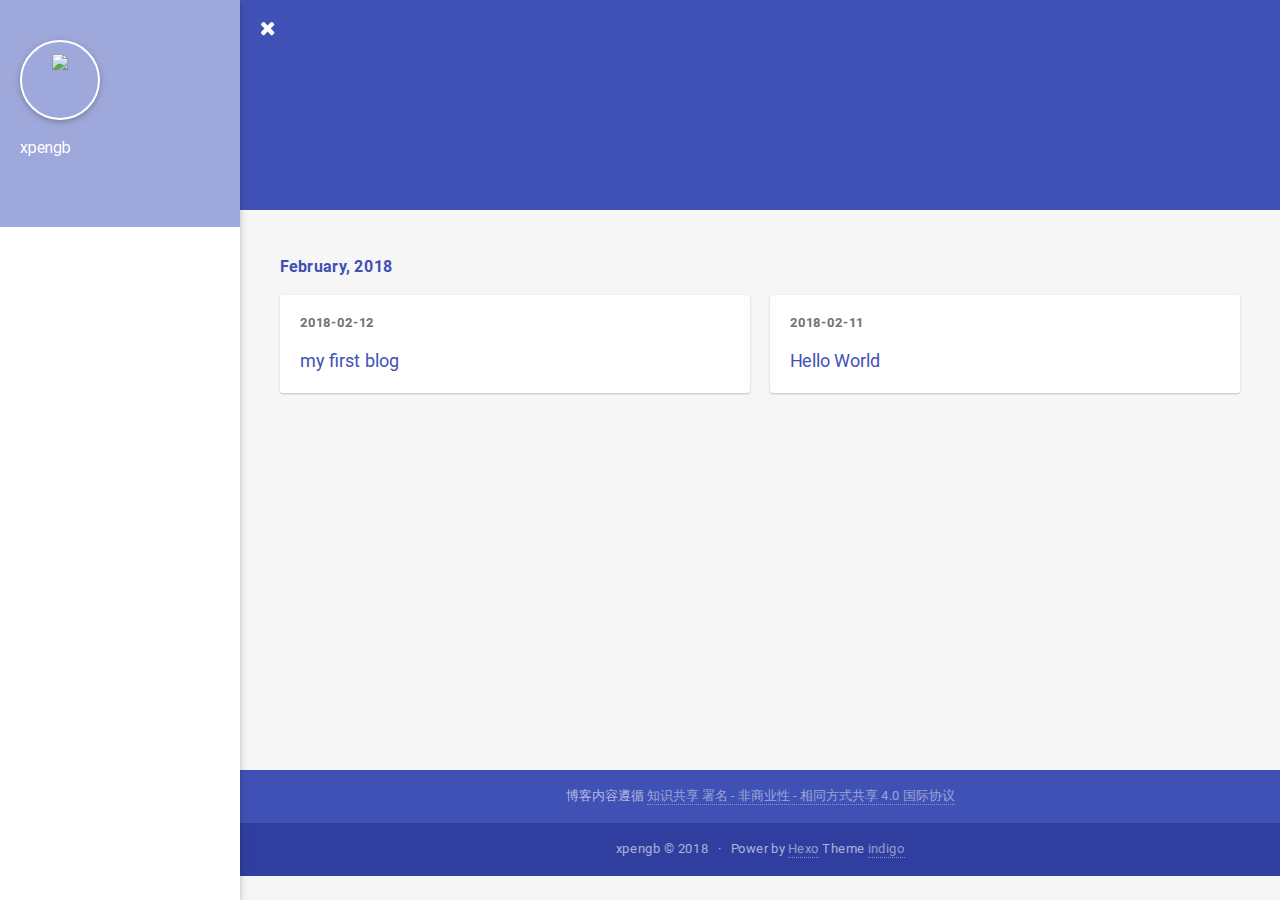
==== commit bffba4ea: "Site updated: 2018-02-12 16:07:09" ====
--- a/archives/index.html
+++ b/archives/index.html
@@ -95,7 +95,7 @@
 
     
             
-            <h3 class="archive-separator">二月, 2018</h3>
+            <h3 class="archive-separator">February, 2018</h3>
             <div class="waterfall">
     
 
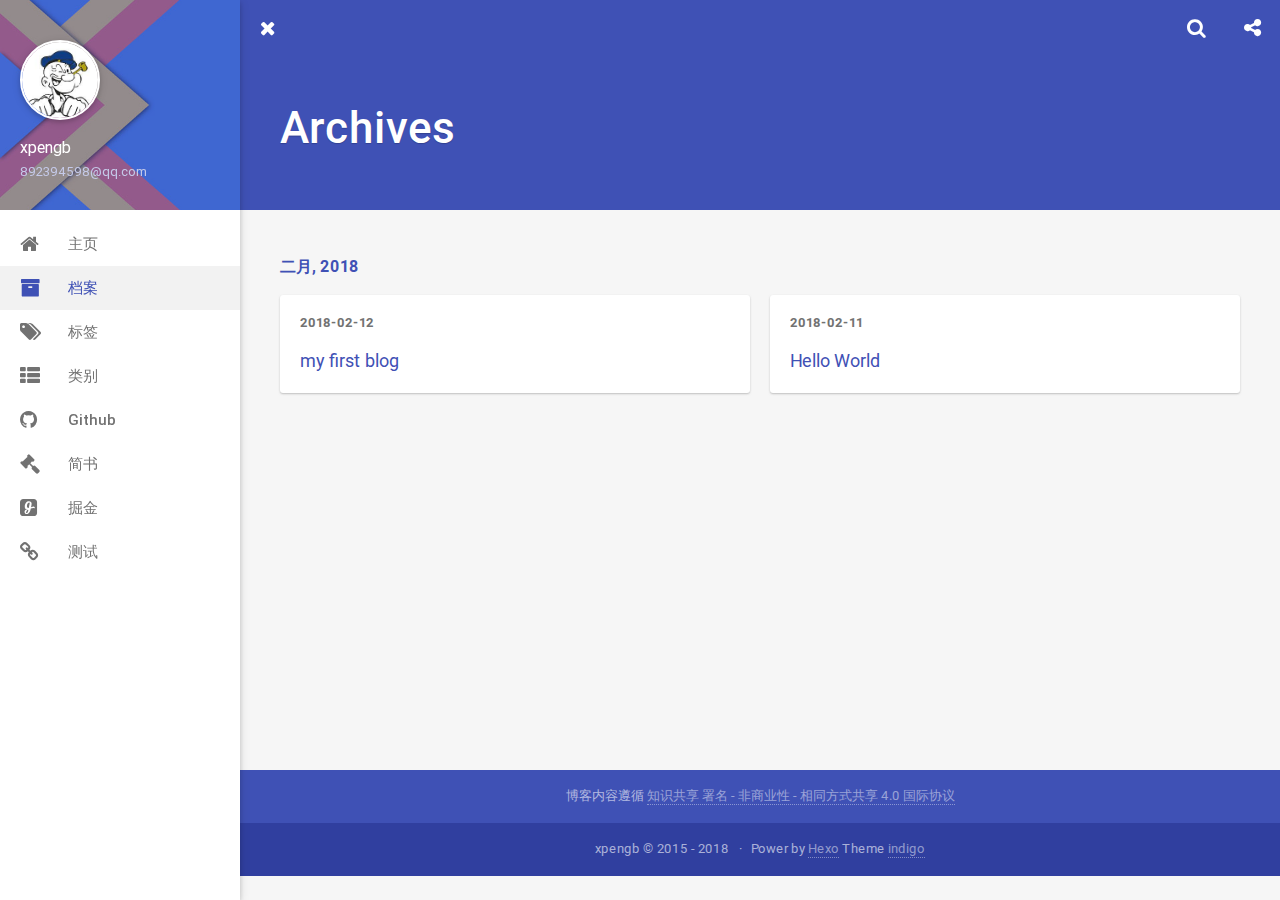
==== commit 7450fc57: "Site updated: 2018-02-12 16:09:11" ====
--- a/archives/index.html
+++ b/archives/index.html
@@ -15,6 +15,8 @@
     
     <title>Archives | xpengb | xpengb&#39;s blogs</title>
     <meta name="viewport" content="width=device-width, initial-scale=1, maximum-scale=1">
+    
+    <meta name="theme-color" content="#3583ao">
     
     
     <meta name="keywords" content="">
@@ -29,7 +31,7 @@
 <meta name="twitter:title" content="xpengb">
 <meta name="twitter:description" content="xpengb的博客">
     
-    <link rel="shortcut icon" href="/">
+    <link rel="shortcut icon" href="/favicon.ico">
     <link rel="stylesheet" href="/css/style.css?v=1.7.2">
     <script>window.lazyScripts=[]</script>
 
@@ -46,19 +48,75 @@
     <a href="javascript:;" class="header-icon waves-effect waves-circle waves-light" id="menu-off">
         <i class="icon icon-lg icon-close"></i>
     </a>
-    <div class="brand-wrap" style="background-image:url(/)">
+    <div class="brand-wrap" style="background-image:url(/img/brand.jpg)">
       <div class="brand">
         <a href="/" class="avatar waves-effect waves-circle waves-light">
-          <img src="/">
+          <img src="/img/avatar.jpg">
         </a>
         <hgroup class="introduce">
           <h5 class="nickname">xpengb</h5>
-          <a href="mailto:undefined" class="mail">
+          <a href="mailto:892394598@qq.com" title="892394598@qq.com" class="mail">892394598@qq.com</a>
         </hgroup>
       </div>
     </div>
     <div class="scroll-wrap flex-col">
       <ul class="nav">
+        
+            <li class="waves-block waves-effect">
+              <a href="/"  >
+                <i class="icon icon-lg icon-home"></i>
+                主页
+              </a>
+            </li>
+        
+            <li class="waves-block waves-effect active">
+              <a href="/archives"  >
+                <i class="icon icon-lg icon-archives"></i>
+                档案
+              </a>
+            </li>
+        
+            <li class="waves-block waves-effect">
+              <a href="/tags"  >
+                <i class="icon icon-lg icon-tags"></i>
+                标签
+              </a>
+            </li>
+        
+            <li class="waves-block waves-effect">
+              <a href="/categories"  >
+                <i class="icon icon-lg icon-th-list"></i>
+                类别
+              </a>
+            </li>
+        
+            <li class="waves-block waves-effect">
+              <a href="https://github.com/xpengb" target="_blank" >
+                <i class="icon icon-lg icon-github"></i>
+                Github
+              </a>
+            </li>
+        
+            <li class="waves-block waves-effect">
+              <a href="https://www.jianshu.com/u/1c521c19bd3f" target="_blank" >
+                <i class="icon icon-lg icon-gavel"></i>
+                简书
+              </a>
+            </li>
+        
+            <li class="waves-block waves-effect">
+              <a href="https://juejin.im/user/574fe2a4e4fd690054c778b2" target="_blank" >
+                <i class="icon icon-lg icon-glide"></i>
+                掘金
+              </a>
+            </li>
+        
+            <li class="waves-block waves-effect">
+              <a href="/custom"  >
+                <i class="icon icon-lg icon-link"></i>
+                测试
+              </a>
+            </li>
         
       </ul>
     </div>
@@ -71,15 +129,29 @@
         <a href="javascript:;" class="header-icon waves-effect waves-circle waves-light on" id="menu-toggle">
           <i class="icon icon-lg icon-navicon"></i>
         </a>
-        <div class="flex-col header-title ellipsis"></div>
-        
+        <div class="flex-col header-title ellipsis">Archives</div>
+        
+        <div class="search-wrap" id="search-wrap">
+            <a href="javascript:;" class="header-icon waves-effect waves-circle waves-light" id="back">
+                <i class="icon icon-lg icon-chevron-left"></i>
+            </a>
+            <input type="text" id="key" class="search-input" autocomplete="off" placeholder="输入感兴趣的关键字">
+            <a href="javascript:;" class="header-icon waves-effect waves-circle waves-light" id="search">
+                <i class="icon icon-lg icon-search"></i>
+            </a>
+        </div>
+        
+        
+        <a href="javascript:;" class="header-icon waves-effect waves-circle waves-light" id="menuShare">
+            <i class="icon icon-lg icon-share-alt"></i>
+        </a>
         
     </div>
 </header>
 <header class="content-header archives-header">
 
     <div class="container fade-scale">
-        <h1 class="title"></h1>
+        <h1 class="title">Archives</h1>
         <h5 class="subtitle">
             
         </h5>
@@ -95,7 +167,7 @@
 
     
             
-            <h3 class="archive-separator">February, 2018</h3>
+            <h3 class="archive-separator">二月, 2018</h3>
             <div class="waterfall">
     
 
@@ -158,6 +230,15 @@
         <footer class="footer">
     <div class="top">
         
+<p>
+    <span id="busuanzi_container_site_uv" style='display:none'>
+        站点总访客数：<span id="busuanzi_value_site_uv"></span>
+    </span>
+    <span id="busuanzi_container_site_pv" style='display:none'>
+        站点总访问量：<span id="busuanzi_value_site_pv"></span>
+    </span>
+</p>
+
 
         <p>
             
@@ -165,7 +246,7 @@
         </p>
     </div>
     <div class="bottom">
-        <p><span>xpengb &copy; 2018</span>
+        <p><span>xpengb &copy; 2015 - 2018</span>
             <span>
                 
                 Power by <a href="http://hexo.io/" target="_blank">Hexo</a> Theme <a href="https://github.com/yscoder/hexo-theme-indigo" target="_blank">indigo</a>
@@ -179,9 +260,55 @@
 <a href="javascript:;" id="gotop" class="waves-effect waves-circle waves-light"><span class="icon icon-lg icon-chevron-up"></span></a>
 
 
+
+<div class="global-share" id="globalShare">
+    <ul class="reset share-icons">
+      <li>
+        <a class="weibo share-sns" target="_blank" href="http://service.weibo.com/share/share.php?url=http://yoursite.com/archives/&title=xpengb&pic=http://yoursite.com/img/avatar.jpg" data-title="微博">
+          <i class="icon icon-weibo"></i>
+        </a>
+      </li>
+      <li>
+        <a class="weixin share-sns wxFab" href="javascript:;" data-title="微信">
+          <i class="icon icon-weixin"></i>
+        </a>
+      </li>
+      <li>
+        <a class="qq share-sns" target="_blank" href="http://connect.qq.com/widget/shareqq/index.html?url=http://yoursite.com/archives/&title=xpengb&source=xpengb的博客" data-title=" QQ">
+          <i class="icon icon-qq"></i>
+        </a>
+      </li>
+      <li>
+        <a class="facebook share-sns" target="_blank" href="https://www.facebook.com/sharer/sharer.php?u=http://yoursite.com/archives/" data-title=" Facebook">
+          <i class="icon icon-facebook"></i>
+        </a>
+      </li>
+      <li>
+        <a class="twitter share-sns" target="_blank" href="https://twitter.com/intent/tweet?text=xpengb&url=http://yoursite.com/archives/&via=http://yoursite.com" data-title=" Twitter">
+          <i class="icon icon-twitter"></i>
+        </a>
+      </li>
+      <li>
+        <a class="google share-sns" target="_blank" href="https://plus.google.com/share?url=http://yoursite.com/archives/" data-title=" Google+">
+          <i class="icon icon-google-plus"></i>
+        </a>
+      </li>
+    </ul>
+ </div>
+
+
+<div class="page-modal wx-share" id="wxShare">
+    <a class="close" href="javascript:;"><i class="icon icon-close"></i></a>
+    <p>扫一扫，分享到微信</p>
+    <img src="//api.qrserver.com/v1/create-qr-code/?data=http://yoursite.com/archives/" alt="微信分享二维码">
+</div>
+
+
+
+
     <script src="//cdn.bootcss.com/node-waves/0.7.4/waves.min.js"></script>
 <script>
-var BLOG = { ROOT: '/', SHARE: , REWARD: false };
+var BLOG = { ROOT: '/', SHARE: true, REWARD: false };
 
 
 </script>
@@ -189,11 +316,50 @@
 <script src="/js/main.min.js?v=1.7.2"></script>
 
 
-
-
-
-
-
+<div class="search-panel" id="search-panel">
+    <ul class="search-result" id="search-result"></ul>
+</div>
+<template id="search-tpl">
+<li class="item">
+    <a href="{path}" class="waves-block waves-effect">
+        <div class="title ellipsis" title="{title}">{title}</div>
+        <div class="flex-row flex-middle">
+            <div class="tags ellipsis">
+                {tags}
+            </div>
+            <time class="flex-col time">{date}</time>
+        </div>
+    </a>
+</li>
+</template>
+
+<script src="/js/search.min.js?v=1.7.2" async></script>
+
+
+
+
+
+
+<script async src="//dn-lbstatics.qbox.me/busuanzi/2.3/busuanzi.pure.mini.js"></script>
+
+
+
+<script>
+(function() {
+    var OriginTitile = document.title, titleTime;
+    document.addEventListener('visibilitychange', function() {
+        if (document.hidden) {
+            document.title = 'xpengb | xpengb's blogs';
+            clearTimeout(titleTime);
+        } else {
+            document.title = 'xpengb | xpengb's blogs';
+            titleTime = setTimeout(function() {
+                document.title = OriginTitile;
+            },2000);
+        }
+    });
+})();
+</script>
 
 
 
--- a/css/style.css
+++ b/css/style.css
@@ -1,4915 +1,11 @@
-@font-face {
-  font-family: "Roboto";
-  src: local('Roboto Thin'), local('Roboto-Thin'), url("fonts/roboto/Roboto-Thin.woff2") format("woff2"), url("fonts/roboto/Roboto-Thin.woff") format("woff"), url("fonts/roboto/Roboto-Thin.ttf") format("truetype");
-  font-weight: 200;
-}
-@font-face {
-  font-family: "Roboto";
-  src: local('Roboto Light'), local('Roboto-Light'), url("fonts/roboto/Roboto-Light.woff2") format("woff2"), url("fonts/roboto/Roboto-Light.woff") format("woff"), url("fonts/roboto/Roboto-Light.ttf") format("truetype");
-  font-weight: 300;
-}
-@font-face {
-  font-family: "Roboto";
-  src: local('Roboto Regular'), local('Roboto-Regular'), url("fonts/roboto/Roboto-Regular.woff2") format("woff2"), url("fonts/roboto/Roboto-Regular.woff") format("woff"), url("fonts/roboto/Roboto-Regular.ttf") format("truetype");
-  font-weight: 400;
-}
-@font-face {
-  font-family: "Roboto";
-  src: local('Roboto Medium'), local('Roboto-Medium'), url("fonts/roboto/Roboto-Medium.woff2") format("woff2"), url("fonts/roboto/Roboto-Medium.woff") format("woff"), url("fonts/roboto/Roboto-Medium.ttf") format("truetype");
-  font-weight: 500;
-}
-@font-face {
-  font-family: "Roboto";
-  src: local('Roboto Bold'), local('Roboto-Bold'), url("fonts/roboto/Roboto-Bold.woff2") format("woff2"), url("fonts/roboto/Roboto-Bold.woff") format("woff"), url("fonts/roboto/Roboto-Bold.ttf") format("truetype");
-  font-weight: 700;
-}
-/*!
+@font-face{font-family:"Roboto";src:local('Roboto Thin'),local('Roboto-Thin'),url("fonts/roboto/Roboto-Thin.woff2") format("woff2"),url("fonts/roboto/Roboto-Thin.woff") format("woff"),url("fonts/roboto/Roboto-Thin.ttf") format("truetype");font-weight:200}@font-face{font-family:"Roboto";src:local('Roboto Light'),local('Roboto-Light'),url("fonts/roboto/Roboto-Light.woff2") format("woff2"),url("fonts/roboto/Roboto-Light.woff") format("woff"),url("fonts/roboto/Roboto-Light.ttf") format("truetype");font-weight:300}@font-face{font-family:"Roboto";src:local('Roboto Regular'),local('Roboto-Regular'),url("fonts/roboto/Roboto-Regular.woff2") format("woff2"),url("fonts/roboto/Roboto-Regular.woff") format("woff"),url("fonts/roboto/Roboto-Regular.ttf") format("truetype");font-weight:400}@font-face{font-family:"Roboto";src:local('Roboto Medium'),local('Roboto-Medium'),url("fonts/roboto/Roboto-Medium.woff2") format("woff2"),url("fonts/roboto/Roboto-Medium.woff") format("woff"),url("fonts/roboto/Roboto-Medium.ttf") format("truetype");font-weight:500}@font-face{font-family:"Roboto";src:local('Roboto Bold'),local('Roboto-Bold'),url("fonts/roboto/Roboto-Bold.woff2") format("woff2"),url("fonts/roboto/Roboto-Bold.woff") format("woff"),url("fonts/roboto/Roboto-Bold.ttf") format("truetype");font-weight:700}/*!
  *  Font Awesome 4.6.3 by @davegandy - http://fontawesome.io - @fontawesome
  *  License - http://fontawesome.io/license (Font: SIL OFL 1.1, CSS: MIT License)
- */
-/* FONT PATH
- * -------------------------- */
-@font-face {
-  font-family: 'FontAwesome';
-  src: url('fonts/fontawesome/fontawesome-webfont.woff2') format('woff2'), url('fonts/fontawesome/fontawesome-webfont.woff') format('woff'), url('fonts/fontawesome/fontawesome-webfont.ttf') format('truetype');
-  font-weight: normal;
-  font-style: normal;
-}
-.icon {
-  display: inline-block;
-  font-family: 'FontAwesome';
-  font-size: 1em;
-  text-rendering: auto;
-  -webkit-font-smoothing: antialiased;
-  -moz-osx-font-smoothing: grayscale;
-}
-.icon-lg {
-  font-size: 1.33333333em;
-  line-height: 0.75em;
-  vertical-align: -15%;
-}
-.icon-2x {
-  font-size: 2em;
-}
-.icon-3x {
-  font-size: 3em;
-}
-.icon-4x {
-  font-size: 4em;
-}
-.icon-5x {
-  font-size: 5em;
-}
-.icon-pl {
-  padding-left: 5px;
-}
-.icon-pr {
-  padding-right: 5px;
-}
-/* Font Awesome uses the Unicode Private Use Area (PUA) to ensure screen
-   readers do not read off random characters that represent icons */
-.icon-glass:before {
-  content: "\f000";
-}
-.icon-music:before {
-  content: "\f001";
-}
-.icon-search:before {
-  content: "\f002";
-}
-.icon-envelope-o:before {
-  content: "\f003";
-}
-.icon-heart:before {
-  content: "\f004";
-}
-.icon-star:before {
-  content: "\f005";
-}
-.icon-star-o:before {
-  content: "\f006";
-}
-.icon-user:before {
-  content: "\f007";
-}
-.icon-film:before {
-  content: "\f008";
-}
-.icon-th-large:before {
-  content: "\f009";
-}
-.icon-th:before {
-  content: "\f00a";
-}
-.icon-th-list:before {
-  content: "\f00b";
-}
-.icon-check:before {
-  content: "\f00c";
-}
-.icon-remove:before,
-.icon-close:before,
-.icon-times:before {
-  content: "\f00d";
-}
-.icon-search-plus:before {
-  content: "\f00e";
-}
-.icon-search-minus:before {
-  content: "\f010";
-}
-.icon-power-off:before {
-  content: "\f011";
-}
-.icon-signal:before {
-  content: "\f012";
-}
-.icon-gear:before,
-.icon-cog:before {
-  content: "\f013";
-}
-.icon-trash-o:before {
-  content: "\f014";
-}
-.icon-home:before {
-  content: "\f015";
-}
-.icon-file-o:before {
-  content: "\f016";
-}
-.icon-clock-o:before {
-  content: "\f017";
-}
-.icon-road:before {
-  content: "\f018";
-}
-.icon-download:before {
-  content: "\f019";
-}
-.icon-arrow-circle-o-down:before {
-  content: "\f01a";
-}
-.icon-arrow-circle-o-up:before {
-  content: "\f01b";
-}
-.icon-inbox:before {
-  content: "\f01c";
-}
-.icon-play-circle-o:before {
-  content: "\f01d";
-}
-.icon-rotate-right:before,
-.icon-repeat:before {
-  content: "\f01e";
-}
-.icon-refresh:before {
-  content: "\f021";
-}
-.icon-list-alt:before {
-  content: "\f022";
-}
-.icon-lock:before {
-  content: "\f023";
-}
-.icon-flag:before {
-  content: "\f024";
-}
-.icon-headphones:before {
-  content: "\f025";
-}
-.icon-volume-off:before {
-  content: "\f026";
-}
-.icon-volume-down:before {
-  content: "\f027";
-}
-.icon-volume-up:before {
-  content: "\f028";
-}
-.icon-qrcode:before {
-  content: "\f029";
-}
-.icon-barcode:before {
-  content: "\f02a";
-}
-.icon-tag:before {
-  content: "\f02b";
-}
-.icon-tags:before {
-  content: "\f02c";
-}
-.icon-book:before {
-  content: "\f02d";
-}
-.icon-bookmark:before {
-  content: "\f02e";
-}
-.icon-print:before {
-  content: "\f02f";
-}
-.icon-camera:before {
-  content: "\f030";
-}
-.icon-font:before {
-  content: "\f031";
-}
-.icon-bold:before {
-  content: "\f032";
-}
-.icon-italic:before {
-  content: "\f033";
-}
-.icon-text-height:before {
-  content: "\f034";
-}
-.icon-text-width:before {
-  content: "\f035";
-}
-.icon-align-left:before {
-  content: "\f036";
-}
-.icon-align-center:before {
-  content: "\f037";
-}
-.icon-align-right:before {
-  content: "\f038";
-}
-.icon-align-justify:before {
-  content: "\f039";
-}
-.icon-list:before {
-  content: "\f03a";
-}
-.icon-dedent:before,
-.icon-outdent:before {
-  content: "\f03b";
-}
-.icon-indent:before {
-  content: "\f03c";
-}
-.icon-video-camera:before {
-  content: "\f03d";
-}
-.icon-photo:before,
-.icon-image:before,
-.icon-picture-o:before {
-  content: "\f03e";
-}
-.icon-pencil:before {
-  content: "\f040";
-}
-.icon-map-marker:before {
-  content: "\f041";
-}
-.icon-adjust:before {
-  content: "\f042";
-}
-.icon-tint:before {
-  content: "\f043";
-}
-.icon-edit:before,
-.icon-pencil-square-o:before {
-  content: "\f044";
-}
-.icon-share-square-o:before {
-  content: "\f045";
-}
-.icon-check-square-o:before {
-  content: "\f046";
-}
-.icon-arrows:before {
-  content: "\f047";
-}
-.icon-step-backward:before {
-  content: "\f048";
-}
-.icon-fast-backward:before {
-  content: "\f049";
-}
-.icon-backward:before {
-  content: "\f04a";
-}
-.icon-play:before {
-  content: "\f04b";
-}
-.icon-pause:before {
-  content: "\f04c";
-}
-.icon-stop:before {
-  content: "\f04d";
-}
-.icon-forward:before {
-  content: "\f04e";
-}
-.icon-fast-forward:before {
-  content: "\f050";
-}
-.icon-step-forward:before {
-  content: "\f051";
-}
-.icon-eject:before {
-  content: "\f052";
-}
-.icon-chevron-left:before {
-  content: "\f053";
-}
-.icon-chevron-right:before {
-  content: "\f054";
-}
-.icon-plus-circle:before {
-  content: "\f055";
-}
-.icon-minus-circle:before {
-  content: "\f056";
-}
-.icon-times-circle:before {
-  content: "\f057";
-}
-.icon-check-circle:before {
-  content: "\f058";
-}
-.icon-question-circle:before {
-  content: "\f059";
-}
-.icon-info-circle:before {
-  content: "\f05a";
-}
-.icon-crosshairs:before {
-  content: "\f05b";
-}
-.icon-times-circle-o:before {
-  content: "\f05c";
-}
-.icon-check-circle-o:before {
-  content: "\f05d";
-}
-.icon-ban:before {
-  content: "\f05e";
-}
-.icon-arrow-left:before {
-  content: "\f060";
-}
-.icon-arrow-right:before {
-  content: "\f061";
-}
-.icon-arrow-up:before {
-  content: "\f062";
-}
-.icon-arrow-down:before {
-  content: "\f063";
-}
-.icon-mail-forward:before,
-.icon-share:before {
-  content: "\f064";
-}
-.icon-expand:before {
-  content: "\f065";
-}
-.icon-compress:before {
-  content: "\f066";
-}
-.icon-plus:before {
-  content: "\f067";
-}
-.icon-minus:before {
-  content: "\f068";
-}
-.icon-asterisk:before {
-  content: "\f069";
-}
-.icon-exclamation-circle:before {
-  content: "\f06a";
-}
-.icon-gift:before {
-  content: "\f06b";
-}
-.icon-leaf:before {
-  content: "\f06c";
-}
-.icon-fire:before {
-  content: "\f06d";
-}
-.icon-eye:before {
-  content: "\f06e";
-}
-.icon-eye-slash:before {
-  content: "\f070";
-}
-.icon-warning:before,
-.icon-exclamation-triangle:before {
-  content: "\f071";
-}
-.icon-plane:before {
-  content: "\f072";
-}
-.icon-calendar:before {
-  content: "\f073";
-}
-.icon-random:before {
-  content: "\f074";
-}
-.icon-comment:before {
-  content: "\f075";
-}
-.icon-magnet:before {
-  content: "\f076";
-}
-.icon-chevron-up:before {
-  content: "\f077";
-}
-.icon-chevron-down:before {
-  content: "\f078";
-}
-.icon-retweet:before {
-  content: "\f079";
-}
-.icon-shopping-cart:before {
-  content: "\f07a";
-}
-.icon-folder:before {
-  content: "\f07b";
-}
-.icon-folder-open:before {
-  content: "\f07c";
-}
-.icon-arrows-v:before {
-  content: "\f07d";
-}
-.icon-arrows-h:before {
-  content: "\f07e";
-}
-.icon-bar-chart-o:before,
-.icon-bar-chart:before {
-  content: "\f080";
-}
-.icon-twitter-square:before {
-  content: "\f081";
-}
-.icon-facebook-square:before {
-  content: "\f082";
-}
-.icon-camera-retro:before {
-  content: "\f083";
-}
-.icon-key:before {
-  content: "\f084";
-}
-.icon-gears:before,
-.icon-cogs:before {
-  content: "\f085";
-}
-.icon-comments:before {
-  content: "\f086";
-}
-.icon-thumbs-o-up:before {
-  content: "\f087";
-}
-.icon-thumbs-o-down:before {
-  content: "\f088";
-}
-.icon-star-half:before {
-  content: "\f089";
-}
-.icon-heart-o:before {
-  content: "\f08a";
-}
-.icon-sign-out:before {
-  content: "\f08b";
-}
-.icon-linkedin-square:before {
-  content: "\f08c";
-}
-.icon-thumb-tack:before {
-  content: "\f08d";
-}
-.icon-external-link:before {
-  content: "\f08e";
-}
-.icon-sign-in:before {
-  content: "\f090";
-}
-.icon-trophy:before {
-  content: "\f091";
-}
-.icon-github-square:before {
-  content: "\f092";
-}
-.icon-upload:before {
-  content: "\f093";
-}
-.icon-lemon-o:before {
-  content: "\f094";
-}
-.icon-phone:before {
-  content: "\f095";
-}
-.icon-square-o:before {
-  content: "\f096";
-}
-.icon-bookmark-o:before {
-  content: "\f097";
-}
-.icon-phone-square:before {
-  content: "\f098";
-}
-.icon-twitter:before {
-  content: "\f099";
-}
-.icon-facebook-f:before,
-.icon-facebook:before {
-  content: "\f09a";
-}
-.icon-github:before {
-  content: "\f09b";
-}
-.icon-unlock:before {
-  content: "\f09c";
-}
-.icon-credit-card:before {
-  content: "\f09d";
-}
-.icon-feed:before,
-.icon-rss:before {
-  content: "\f09e";
-}
-.icon-hdd-o:before {
-  content: "\f0a0";
-}
-.icon-bullhorn:before {
-  content: "\f0a1";
-}
-.icon-bell:before {
-  content: "\f0f3";
-}
-.icon-certificate:before {
-  content: "\f0a3";
-}
-.icon-hand-o-right:before {
-  content: "\f0a4";
-}
-.icon-hand-o-left:before {
-  content: "\f0a5";
-}
-.icon-hand-o-up:before {
-  content: "\f0a6";
-}
-.icon-hand-o-down:before {
-  content: "\f0a7";
-}
-.icon-arrow-circle-left:before {
-  content: "\f0a8";
-}
-.icon-arrow-circle-right:before {
-  content: "\f0a9";
-}
-.icon-arrow-circle-up:before {
-  content: "\f0aa";
-}
-.icon-arrow-circle-down:before {
-  content: "\f0ab";
-}
-.icon-globe:before {
-  content: "\f0ac";
-}
-.icon-wrench:before {
-  content: "\f0ad";
-}
-.icon-tasks:before {
-  content: "\f0ae";
-}
-.icon-filter:before {
-  content: "\f0b0";
-}
-.icon-briefcase:before {
-  content: "\f0b1";
-}
-.icon-arrows-alt:before {
-  content: "\f0b2";
-}
-.icon-group:before,
-.icon-users:before {
-  content: "\f0c0";
-}
-.icon-chain:before,
-.icon-link:before {
-  content: "\f0c1";
-}
-.icon-cloud:before {
-  content: "\f0c2";
-}
-.icon-flask:before {
-  content: "\f0c3";
-}
-.icon-cut:before,
-.icon-scissors:before {
-  content: "\f0c4";
-}
-.icon-copy:before,
-.icon-files-o:before {
-  content: "\f0c5";
-}
-.icon-paperclip:before {
-  content: "\f0c6";
-}
-.icon-save:before,
-.icon-floppy-o:before {
-  content: "\f0c7";
-}
-.icon-square:before {
-  content: "\f0c8";
-}
-.icon-navicon:before,
-.icon-reorder:before,
-.icon-bars:before {
-  content: "\f0c9";
-}
-.icon-list-ul:before {
-  content: "\f0ca";
-}
-.icon-list-ol:before {
-  content: "\f0cb";
-}
-.icon-strikethrough:before {
-  content: "\f0cc";
-}
-.icon-underline:before {
-  content: "\f0cd";
-}
-.icon-table:before {
-  content: "\f0ce";
-}
-.icon-magic:before {
-  content: "\f0d0";
-}
-.icon-truck:before {
-  content: "\f0d1";
-}
-.icon-pinterest:before {
-  content: "\f0d2";
-}
-.icon-pinterest-square:before {
-  content: "\f0d3";
-}
-.icon-google-plus-square:before {
-  content: "\f0d4";
-}
-.icon-google-plus:before {
-  content: "\f0d5";
-}
-.icon-money:before {
-  content: "\f0d6";
-}
-.icon-caret-down:before {
-  content: "\f0d7";
-}
-.icon-caret-up:before {
-  content: "\f0d8";
-}
-.icon-caret-left:before {
-  content: "\f0d9";
-}
-.icon-caret-right:before {
-  content: "\f0da";
-}
-.icon-columns:before {
-  content: "\f0db";
-}
-.icon-unsorted:before,
-.icon-sort:before {
-  content: "\f0dc";
-}
-.icon-sort-down:before,
-.icon-sort-desc:before {
-  content: "\f0dd";
-}
-.icon-sort-up:before,
-.icon-sort-asc:before {
-  content: "\f0de";
-}
-.icon-envelope:before {
-  content: "\f0e0";
-}
-.icon-linkedin:before {
-  content: "\f0e1";
-}
-.icon-rotate-left:before,
-.icon-undo:before {
-  content: "\f0e2";
-}
-.icon-legal:before,
-.icon-gavel:before {
-  content: "\f0e3";
-}
-.icon-dashboard:before,
-.icon-tachometer:before {
-  content: "\f0e4";
-}
-.icon-comment-o:before {
-  content: "\f0e5";
-}
-.icon-comments-o:before {
-  content: "\f0e6";
-}
-.icon-flash:before,
-.icon-bolt:before {
-  content: "\f0e7";
-}
-.icon-sitemap:before {
-  content: "\f0e8";
-}
-.icon-umbrella:before {
-  content: "\f0e9";
-}
-.icon-paste:before,
-.icon-clipboard:before {
-  content: "\f0ea";
-}
-.icon-lightbulb-o:before {
-  content: "\f0eb";
-}
-.icon-exchange:before {
-  content: "\f0ec";
-}
-.icon-cloud-download:before {
-  content: "\f0ed";
-}
-.icon-cloud-upload:before {
-  content: "\f0ee";
-}
-.icon-user-md:before {
-  content: "\f0f0";
-}
-.icon-stethoscope:before {
-  content: "\f0f1";
-}
-.icon-suitcase:before {
-  content: "\f0f2";
-}
-.icon-bell-o:before {
-  content: "\f0a2";
-}
-.icon-coffee:before {
-  content: "\f0f4";
-}
-.icon-cutlery:before {
-  content: "\f0f5";
-}
-.icon-file-text-o:before {
-  content: "\f0f6";
-}
-.icon-building-o:before {
-  content: "\f0f7";
-}
-.icon-hospital-o:before {
-  content: "\f0f8";
-}
-.icon-ambulance:before {
-  content: "\f0f9";
-}
-.icon-medkit:before {
-  content: "\f0fa";
-}
-.icon-fighter-jet:before {
-  content: "\f0fb";
-}
-.icon-beer:before {
-  content: "\f0fc";
-}
-.icon-h-square:before {
-  content: "\f0fd";
-}
-.icon-plus-square:before {
-  content: "\f0fe";
-}
-.icon-angle-double-left:before {
-  content: "\f100";
-}
-.icon-angle-double-right:before {
-  content: "\f101";
-}
-.icon-angle-double-up:before {
-  content: "\f102";
-}
-.icon-angle-double-down:before {
-  content: "\f103";
-}
-.icon-angle-left:before {
-  content: "\f104";
-}
-.icon-angle-right:before {
-  content: "\f105";
-}
-.icon-angle-up:before {
-  content: "\f106";
-}
-.icon-angle-down:before {
-  content: "\f107";
-}
-.icon-desktop:before {
-  content: "\f108";
-}
-.icon-laptop:before {
-  content: "\f109";
-}
-.icon-tablet:before {
-  content: "\f10a";
-}
-.icon-mobile-phone:before,
-.icon-mobile:before {
-  content: "\f10b";
-}
-.icon-circle-o:before {
-  content: "\f10c";
-}
-.icon-quote-left:before {
-  content: "\f10d";
-}
-.icon-quote-right:before {
-  content: "\f10e";
-}
-.icon-spinner:before {
-  content: "\f110";
-}
-.icon-circle:before {
-  content: "\f111";
-}
-.icon-mail-reply:before,
-.icon-reply:before {
-  content: "\f112";
-}
-.icon-github-alt:before {
-  content: "\f113";
-}
-.icon-folder-o:before {
-  content: "\f114";
-}
-.icon-folder-open-o:before {
-  content: "\f115";
-}
-.icon-smile-o:before {
-  content: "\f118";
-}
-.icon-frown-o:before {
-  content: "\f119";
-}
-.icon-meh-o:before {
-  content: "\f11a";
-}
-.icon-gamepad:before {
-  content: "\f11b";
-}
-.icon-keyboard-o:before {
-  content: "\f11c";
-}
-.icon-flag-o:before {
-  content: "\f11d";
-}
-.icon-flag-checkered:before {
-  content: "\f11e";
-}
-.icon-terminal:before {
-  content: "\f120";
-}
-.icon-code:before {
-  content: "\f121";
-}
-.icon-mail-reply-all:before,
-.icon-reply-all:before {
-  content: "\f122";
-}
-.icon-star-half-empty:before,
-.icon-star-half-full:before,
-.icon-star-half-o:before {
-  content: "\f123";
-}
-.icon-location-arrow:before {
-  content: "\f124";
-}
-.icon-crop:before {
-  content: "\f125";
-}
-.icon-code-fork:before {
-  content: "\f126";
-}
-.icon-unlink:before,
-.icon-chain-broken:before {
-  content: "\f127";
-}
-.icon-question:before {
-  content: "\f128";
-}
-.icon-info:before {
-  content: "\f129";
-}
-.icon-exclamation:before {
-  content: "\f12a";
-}
-.icon-superscript:before {
-  content: "\f12b";
-}
-.icon-subscript:before {
-  content: "\f12c";
-}
-.icon-eraser:before {
-  content: "\f12d";
-}
-.icon-puzzle-piece:before {
-  content: "\f12e";
-}
-.icon-microphone:before {
-  content: "\f130";
-}
-.icon-microphone-slash:before {
-  content: "\f131";
-}
-.icon-shield:before {
-  content: "\f132";
-}
-.icon-calendar-o:before {
-  content: "\f133";
-}
-.icon-fire-extinguisher:before {
-  content: "\f134";
-}
-.icon-rocket:before {
-  content: "\f135";
-}
-.icon-maxcdn:before {
-  content: "\f136";
-}
-.icon-chevron-circle-left:before {
-  content: "\f137";
-}
-.icon-chevron-circle-right:before {
-  content: "\f138";
-}
-.icon-chevron-circle-up:before {
-  content: "\f139";
-}
-.icon-chevron-circle-down:before {
-  content: "\f13a";
-}
-.icon-html5:before {
-  content: "\f13b";
-}
-.icon-css3:before {
-  content: "\f13c";
-}
-.icon-anchor:before {
-  content: "\f13d";
-}
-.icon-unlock-alt:before {
-  content: "\f13e";
-}
-.icon-bullseye:before {
-  content: "\f140";
-}
-.icon-ellipsis-h:before {
-  content: "\f141";
-}
-.icon-ellipsis-v:before {
-  content: "\f142";
-}
-.icon-rss-square:before {
-  content: "\f143";
-}
-.icon-play-circle:before {
-  content: "\f144";
-}
-.icon-ticket:before {
-  content: "\f145";
-}
-.icon-minus-square:before {
-  content: "\f146";
-}
-.icon-minus-square-o:before {
-  content: "\f147";
-}
-.icon-level-up:before {
-  content: "\f148";
-}
-.icon-level-down:before {
-  content: "\f149";
-}
-.icon-check-square:before {
-  content: "\f14a";
-}
-.icon-pencil-square:before {
-  content: "\f14b";
-}
-.icon-external-link-square:before {
-  content: "\f14c";
-}
-.icon-share-square:before {
-  content: "\f14d";
-}
-.icon-compass:before {
-  content: "\f14e";
-}
-.icon-toggle-down:before,
-.icon-caret-square-o-down:before {
-  content: "\f150";
-}
-.icon-toggle-up:before,
-.icon-caret-square-o-up:before {
-  content: "\f151";
-}
-.icon-toggle-right:before,
-.icon-caret-square-o-right:before {
-  content: "\f152";
-}
-.icon-euro:before,
-.icon-eur:before {
-  content: "\f153";
-}
-.icon-gbp:before {
-  content: "\f154";
-}
-.icon-dollar:before,
-.icon-usd:before {
-  content: "\f155";
-}
-.icon-rupee:before,
-.icon-inr:before {
-  content: "\f156";
-}
-.icon-cny:before,
-.icon-rmb:before,
-.icon-yen:before,
-.icon-jpy:before {
-  content: "\f157";
-}
-.icon-ruble:before,
-.icon-rouble:before,
-.icon-rub:before {
-  content: "\f158";
-}
-.icon-won:before,
-.icon-krw:before {
-  content: "\f159";
-}
-.icon-bitcoin:before,
-.icon-btc:before {
-  content: "\f15a";
-}
-.icon-file:before {
-  content: "\f15b";
-}
-.icon-file-text:before {
-  content: "\f15c";
-}
-.icon-sort-alpha-asc:before {
-  content: "\f15d";
-}
-.icon-sort-alpha-desc:before {
-  content: "\f15e";
-}
-.icon-sort-amount-asc:before {
-  content: "\f160";
-}
-.icon-sort-amount-desc:before {
-  content: "\f161";
-}
-.icon-sort-numeric-asc:before {
-  content: "\f162";
-}
-.icon-sort-numeric-desc:before {
-  content: "\f163";
-}
-.icon-thumbs-up:before {
-  content: "\f164";
-}
-.icon-thumbs-down:before {
-  content: "\f165";
-}
-.icon-youtube-square:before {
-  content: "\f166";
-}
-.icon-youtube:before {
-  content: "\f167";
-}
-.icon-xing:before {
-  content: "\f168";
-}
-.icon-xing-square:before {
-  content: "\f169";
-}
-.icon-youtube-play:before {
-  content: "\f16a";
-}
-.icon-dropbox:before {
-  content: "\f16b";
-}
-.icon-stack-overflow:before {
-  content: "\f16c";
-}
-.icon-instagram:before {
-  content: "\f16d";
-}
-.icon-flickr:before {
-  content: "\f16e";
-}
-.icon-adn:before {
-  content: "\f170";
-}
-.icon-bitbucket:before {
-  content: "\f171";
-}
-.icon-bitbucket-square:before {
-  content: "\f172";
-}
-.icon-tumblr:before {
-  content: "\f173";
-}
-.icon-tumblr-square:before {
-  content: "\f174";
-}
-.icon-long-arrow-down:before {
-  content: "\f175";
-}
-.icon-long-arrow-up:before {
-  content: "\f176";
-}
-.icon-long-arrow-left:before {
-  content: "\f177";
-}
-.icon-long-arrow-right:before {
-  content: "\f178";
-}
-.icon-apple:before {
-  content: "\f179";
-}
-.icon-windows:before {
-  content: "\f17a";
-}
-.icon-android:before {
-  content: "\f17b";
-}
-.icon-linux:before {
-  content: "\f17c";
-}
-.icon-dribbble:before {
-  content: "\f17d";
-}
-.icon-skype:before {
-  content: "\f17e";
-}
-.icon-foursquare:before {
-  content: "\f180";
-}
-.icon-trello:before {
-  content: "\f181";
-}
-.icon-female:before {
-  content: "\f182";
-}
-.icon-male:before {
-  content: "\f183";
-}
-.icon-gittip:before,
-.icon-gratipay:before {
-  content: "\f184";
-}
-.icon-sun-o:before {
-  content: "\f185";
-}
-.icon-moon-o:before {
-  content: "\f186";
-}
-.icon-archive:before,
-.icon-archives:before {
-  content: "\f187";
-}
-.icon-bug:before {
-  content: "\f188";
-}
-.icon-vk:before {
-  content: "\f189";
-}
-.icon-weibo:before {
-  content: "\f18a";
-}
-.icon-renren:before {
-  content: "\f18b";
-}
-.icon-pagelines:before {
-  content: "\f18c";
-}
-.icon-stack-exchange:before {
-  content: "\f18d";
-}
-.icon-arrow-circle-o-right:before {
-  content: "\f18e";
-}
-.icon-arrow-circle-o-left:before {
-  content: "\f190";
-}
-.icon-toggle-left:before,
-.icon-caret-square-o-left:before {
-  content: "\f191";
-}
-.icon-dot-circle-o:before {
-  content: "\f192";
-}
-.icon-wheelchair:before {
-  content: "\f193";
-}
-.icon-vimeo-square:before {
-  content: "\f194";
-}
-.icon-turkish-lira:before,
-.icon-try:before {
-  content: "\f195";
-}
-.icon-plus-square-o:before {
-  content: "\f196";
-}
-.icon-space-shuttle:before {
-  content: "\f197";
-}
-.icon-slack:before {
-  content: "\f198";
-}
-.icon-envelope-square:before {
-  content: "\f199";
-}
-.icon-wordpress:before {
-  content: "\f19a";
-}
-.icon-openid:before {
-  content: "\f19b";
-}
-.icon-institution:before,
-.icon-bank:before,
-.icon-university:before {
-  content: "\f19c";
-}
-.icon-mortar-board:before,
-.icon-graduation-cap:before {
-  content: "\f19d";
-}
-.icon-yahoo:before {
-  content: "\f19e";
-}
-.icon-google:before {
-  content: "\f1a0";
-}
-.icon-reddit:before {
-  content: "\f1a1";
-}
-.icon-reddit-square:before {
-  content: "\f1a2";
-}
-.icon-stumbleupon-circle:before {
-  content: "\f1a3";
-}
-.icon-stumbleupon:before {
-  content: "\f1a4";
-}
-.icon-delicious:before {
-  content: "\f1a5";
-}
-.icon-digg:before {
-  content: "\f1a6";
-}
-.icon-pied-piper-pp:before {
-  content: "\f1a7";
-}
-.icon-pied-piper-alt:before {
-  content: "\f1a8";
-}
-.icon-drupal:before {
-  content: "\f1a9";
-}
-.icon-joomla:before {
-  content: "\f1aa";
-}
-.icon-language:before {
-  content: "\f1ab";
-}
-.icon-fax:before {
-  content: "\f1ac";
-}
-.icon-building:before {
-  content: "\f1ad";
-}
-.icon-child:before {
-  content: "\f1ae";
-}
-.icon-paw:before {
-  content: "\f1b0";
-}
-.icon-spoon:before {
-  content: "\f1b1";
-}
-.icon-cube:before {
-  content: "\f1b2";
-}
-.icon-cubes:before {
-  content: "\f1b3";
-}
-.icon-behance:before {
-  content: "\f1b4";
-}
-.icon-behance-square:before {
-  content: "\f1b5";
-}
-.icon-steam:before {
-  content: "\f1b6";
-}
-.icon-steam-square:before {
-  content: "\f1b7";
-}
-.icon-recycle:before {
-  content: "\f1b8";
-}
-.icon-automobile:before,
-.icon-car:before {
-  content: "\f1b9";
-}
-.icon-cab:before,
-.icon-taxi:before {
-  content: "\f1ba";
-}
-.icon-tree:before {
-  content: "\f1bb";
-}
-.icon-spotify:before {
-  content: "\f1bc";
-}
-.icon-deviantart:before {
-  content: "\f1bd";
-}
-.icon-soundcloud:before {
-  content: "\f1be";
-}
-.icon-database:before {
-  content: "\f1c0";
-}
-.icon-file-pdf-o:before {
-  content: "\f1c1";
-}
-.icon-file-word-o:before {
-  content: "\f1c2";
-}
-.icon-file-excel-o:before {
-  content: "\f1c3";
-}
-.icon-file-powerpoint-o:before {
-  content: "\f1c4";
-}
-.icon-file-photo-o:before,
-.icon-file-picture-o:before,
-.icon-file-image-o:before {
-  content: "\f1c5";
-}
-.icon-file-zip-o:before,
-.icon-file-archive-o:before {
-  content: "\f1c6";
-}
-.icon-file-sound-o:before,
-.icon-file-audio-o:before {
-  content: "\f1c7";
-}
-.icon-file-movie-o:before,
-.icon-file-video-o:before {
-  content: "\f1c8";
-}
-.icon-file-code-o:before {
-  content: "\f1c9";
-}
-.icon-vine:before {
-  content: "\f1ca";
-}
-.icon-codepen:before {
-  content: "\f1cb";
-}
-.icon-jsfiddle:before {
-  content: "\f1cc";
-}
-.icon-life-bouy:before,
-.icon-life-buoy:before,
-.icon-life-saver:before,
-.icon-support:before,
-.icon-life-ring:before {
-  content: "\f1cd";
-}
-.icon-circle-o-notch:before {
-  content: "\f1ce";
-}
-.icon-ra:before,
-.icon-resistance:before,
-.icon-rebel:before {
-  content: "\f1d0";
-}
-.icon-ge:before,
-.icon-empire:before {
-  content: "\f1d1";
-}
-.icon-git-square:before {
-  content: "\f1d2";
-}
-.icon-git:before {
-  content: "\f1d3";
-}
-.icon-y-combinator-square:before,
-.icon-yc-square:before,
-.icon-hacker-news:before {
-  content: "\f1d4";
-}
-.icon-tencent-weibo:before {
-  content: "\f1d5";
-}
-.icon-qq:before {
-  content: "\f1d6";
-}
-.icon-wechat:before,
-.icon-weixin:before {
-  content: "\f1d7";
-}
-.icon-send:before,
-.icon-paper-plane:before {
-  content: "\f1d8";
-}
-.icon-send-o:before,
-.icon-paper-plane-o:before {
-  content: "\f1d9";
-}
-.icon-history:before {
-  content: "\f1da";
-}
-.icon-circle-thin:before {
-  content: "\f1db";
-}
-.icon-header:before {
-  content: "\f1dc";
-}
-.icon-paragraph:before {
-  content: "\f1dd";
-}
-.icon-sliders:before {
-  content: "\f1de";
-}
-.icon-share-alt:before {
-  content: "\f1e0";
-}
-.icon-share-alt-square:before {
-  content: "\f1e1";
-}
-.icon-bomb:before {
-  content: "\f1e2";
-}
-.icon-soccer-ball-o:before,
-.icon-futbol-o:before {
-  content: "\f1e3";
-}
-.icon-tty:before {
-  content: "\f1e4";
-}
-.icon-binoculars:before {
-  content: "\f1e5";
-}
-.icon-plug:before {
-  content: "\f1e6";
-}
-.icon-slideshare:before {
-  content: "\f1e7";
-}
-.icon-twitch:before {
-  content: "\f1e8";
-}
-.icon-yelp:before {
-  content: "\f1e9";
-}
-.icon-newspaper-o:before {
-  content: "\f1ea";
-}
-.icon-wifi:before {
-  content: "\f1eb";
-}
-.icon-calculator:before {
-  content: "\f1ec";
-}
-.icon-paypal:before {
-  content: "\f1ed";
-}
-.icon-google-wallet:before {
-  content: "\f1ee";
-}
-.icon-cc-visa:before {
-  content: "\f1f0";
-}
-.icon-cc-mastercard:before {
-  content: "\f1f1";
-}
-.icon-cc-discover:before {
-  content: "\f1f2";
-}
-.icon-cc-amex:before {
-  content: "\f1f3";
-}
-.icon-cc-paypal:before {
-  content: "\f1f4";
-}
-.icon-cc-stripe:before {
-  content: "\f1f5";
-}
-.icon-bell-slash:before {
-  content: "\f1f6";
-}
-.icon-bell-slash-o:before {
-  content: "\f1f7";
-}
-.icon-trash:before {
-  content: "\f1f8";
-}
-.icon-copyright:before {
-  content: "\f1f9";
-}
-.icon-at:before {
-  content: "\f1fa";
-}
-.icon-eyedropper:before {
-  content: "\f1fb";
-}
-.icon-paint-brush:before {
-  content: "\f1fc";
-}
-.icon-birthday-cake:before {
-  content: "\f1fd";
-}
-.icon-area-chart:before {
-  content: "\f1fe";
-}
-.icon-pie-chart:before {
-  content: "\f200";
-}
-.icon-line-chart:before {
-  content: "\f201";
-}
-.icon-lastfm:before {
-  content: "\f202";
-}
-.icon-lastfm-square:before {
-  content: "\f203";
-}
-.icon-toggle-off:before {
-  content: "\f204";
-}
-.icon-toggle-on:before {
-  content: "\f205";
-}
-.icon-bicycle:before {
-  content: "\f206";
-}
-.icon-bus:before {
-  content: "\f207";
-}
-.icon-ioxhost:before {
-  content: "\f208";
-}
-.icon-angellist:before {
-  content: "\f209";
-}
-.icon-cc:before {
-  content: "\f20a";
-}
-.icon-shekel:before,
-.icon-sheqel:before,
-.icon-ils:before {
-  content: "\f20b";
-}
-.icon-meanpath:before {
-  content: "\f20c";
-}
-.icon-buysellads:before {
-  content: "\f20d";
-}
-.icon-connectdevelop:before {
-  content: "\f20e";
-}
-.icon-dashcube:before {
-  content: "\f210";
-}
-.icon-forumbee:before {
-  content: "\f211";
-}
-.icon-leanpub:before {
-  content: "\f212";
-}
-.icon-sellsy:before {
-  content: "\f213";
-}
-.icon-shirtsinbulk:before {
-  content: "\f214";
-}
-.icon-simplybuilt:before {
-  content: "\f215";
-}
-.icon-skyatlas:before {
-  content: "\f216";
-}
-.icon-cart-plus:before {
-  content: "\f217";
-}
-.icon-cart-arrow-down:before {
-  content: "\f218";
-}
-.icon-diamond:before {
-  content: "\f219";
-}
-.icon-ship:before {
-  content: "\f21a";
-}
-.icon-user-secret:before {
-  content: "\f21b";
-}
-.icon-motorcycle:before {
-  content: "\f21c";
-}
-.icon-street-view:before {
-  content: "\f21d";
-}
-.icon-heartbeat:before {
-  content: "\f21e";
-}
-.icon-venus:before {
-  content: "\f221";
-}
-.icon-mars:before {
-  content: "\f222";
-}
-.icon-mercury:before {
-  content: "\f223";
-}
-.icon-intersex:before,
-.icon-transgender:before {
-  content: "\f224";
-}
-.icon-transgender-alt:before {
-  content: "\f225";
-}
-.icon-venus-double:before {
-  content: "\f226";
-}
-.icon-mars-double:before {
-  content: "\f227";
-}
-.icon-venus-mars:before {
-  content: "\f228";
-}
-.icon-mars-stroke:before {
-  content: "\f229";
-}
-.icon-mars-stroke-v:before {
-  content: "\f22a";
-}
-.icon-mars-stroke-h:before {
-  content: "\f22b";
-}
-.icon-neuter:before {
-  content: "\f22c";
-}
-.icon-genderless:before {
-  content: "\f22d";
-}
-.icon-facebook-official:before {
-  content: "\f230";
-}
-.icon-pinterest-p:before {
-  content: "\f231";
-}
-.icon-whatsapp:before {
-  content: "\f232";
-}
-.icon-server:before {
-  content: "\f233";
-}
-.icon-user-plus:before {
-  content: "\f234";
-}
-.icon-user-times:before {
-  content: "\f235";
-}
-.icon-hotel:before,
-.icon-bed:before {
-  content: "\f236";
-}
-.icon-viacoin:before {
-  content: "\f237";
-}
-.icon-train:before {
-  content: "\f238";
-}
-.icon-subway:before {
-  content: "\f239";
-}
-.icon-medium:before {
-  content: "\f23a";
-}
-.icon-yc:before,
-.icon-y-combinator:before {
-  content: "\f23b";
-}
-.icon-optin-monster:before {
-  content: "\f23c";
-}
-.icon-opencart:before {
-  content: "\f23d";
-}
-.icon-expeditedssl:before {
-  content: "\f23e";
-}
-.icon-battery-4:before,
-.icon-battery:before,
-.icon-battery-full:before {
-  content: "\f240";
-}
-.icon-battery-3:before,
-.icon-battery-three-quarters:before {
-  content: "\f241";
-}
-.icon-battery-2:before,
-.icon-battery-half:before {
-  content: "\f242";
-}
-.icon-battery-1:before,
-.icon-battery-quarter:before {
-  content: "\f243";
-}
-.icon-battery-0:before,
-.icon-battery-empty:before {
-  content: "\f244";
-}
-.icon-mouse-pointer:before {
-  content: "\f245";
-}
-.icon-i-cursor:before {
-  content: "\f246";
-}
-.icon-object-group:before {
-  content: "\f247";
-}
-.icon-object-ungroup:before {
-  content: "\f248";
-}
-.icon-sticky-note:before {
-  content: "\f249";
-}
-.icon-sticky-note-o:before {
-  content: "\f24a";
-}
-.icon-cc-jcb:before {
-  content: "\f24b";
-}
-.icon-cc-diners-club:before {
-  content: "\f24c";
-}
-.icon-clone:before {
-  content: "\f24d";
-}
-.icon-balance-scale:before {
-  content: "\f24e";
-}
-.icon-hourglass-o:before {
-  content: "\f250";
-}
-.icon-hourglass-1:before,
-.icon-hourglass-start:before {
-  content: "\f251";
-}
-.icon-hourglass-2:before,
-.icon-hourglass-half:before {
-  content: "\f252";
-}
-.icon-hourglass-3:before,
-.icon-hourglass-end:before {
-  content: "\f253";
-}
-.icon-hourglass:before {
-  content: "\f254";
-}
-.icon-hand-grab-o:before,
-.icon-hand-rock-o:before {
-  content: "\f255";
-}
-.icon-hand-stop-o:before,
-.icon-hand-paper-o:before {
-  content: "\f256";
-}
-.icon-hand-scissors-o:before {
-  content: "\f257";
-}
-.icon-hand-lizard-o:before {
-  content: "\f258";
-}
-.icon-hand-spock-o:before {
-  content: "\f259";
-}
-.icon-hand-pointer-o:before {
-  content: "\f25a";
-}
-.icon-hand-peace-o:before {
-  content: "\f25b";
-}
-.icon-trademark:before {
-  content: "\f25c";
-}
-.icon-registered:before {
-  content: "\f25d";
-}
-.icon-creative-commons:before {
-  content: "\f25e";
-}
-.icon-gg:before {
-  content: "\f260";
-}
-.icon-gg-circle:before {
-  content: "\f261";
-}
-.icon-tripadvisor:before {
-  content: "\f262";
-}
-.icon-odnoklassniki:before {
-  content: "\f263";
-}
-.icon-odnoklassniki-square:before {
-  content: "\f264";
-}
-.icon-get-pocket:before {
-  content: "\f265";
-}
-.icon-wikipedia-w:before {
-  content: "\f266";
-}
-.icon-safari:before {
-  content: "\f267";
-}
-.icon-chrome:before {
-  content: "\f268";
-}
-.icon-firefox:before {
-  content: "\f269";
-}
-.icon-opera:before {
-  content: "\f26a";
-}
-.icon-internet-explorer:before {
-  content: "\f26b";
-}
-.icon-tv:before,
-.icon-television:before {
-  content: "\f26c";
-}
-.icon-contao:before {
-  content: "\f26d";
-}
-.icon-500px:before {
-  content: "\f26e";
-}
-.icon-amazon:before {
-  content: "\f270";
-}
-.icon-calendar-plus-o:before {
-  content: "\f271";
-}
-.icon-calendar-minus-o:before {
-  content: "\f272";
-}
-.icon-calendar-times-o:before {
-  content: "\f273";
-}
-.icon-calendar-check-o:before {
-  content: "\f274";
-}
-.icon-industry:before {
-  content: "\f275";
-}
-.icon-map-pin:before {
-  content: "\f276";
-}
-.icon-map-signs:before {
-  content: "\f277";
-}
-.icon-map-o:before {
-  content: "\f278";
-}
-.icon-map:before {
-  content: "\f279";
-}
-.icon-commenting:before {
-  content: "\f27a";
-}
-.icon-commenting-o:before {
-  content: "\f27b";
-}
-.icon-houzz:before {
-  content: "\f27c";
-}
-.icon-vimeo:before {
-  content: "\f27d";
-}
-.icon-black-tie:before {
-  content: "\f27e";
-}
-.icon-fonticons:before {
-  content: "\f280";
-}
-.icon-reddit-alien:before {
-  content: "\f281";
-}
-.icon-edge:before {
-  content: "\f282";
-}
-.icon-credit-card-alt:before {
-  content: "\f283";
-}
-.icon-codiepie:before {
-  content: "\f284";
-}
-.icon-modx:before {
-  content: "\f285";
-}
-.icon-fort-awesome:before {
-  content: "\f286";
-}
-.icon-usb:before {
-  content: "\f287";
-}
-.icon-product-hunt:before {
-  content: "\f288";
-}
-.icon-mixcloud:before {
-  content: "\f289";
-}
-.icon-scribd:before {
-  content: "\f28a";
-}
-.icon-pause-circle:before {
-  content: "\f28b";
-}
-.icon-pause-circle-o:before {
-  content: "\f28c";
-}
-.icon-stop-circle:before {
-  content: "\f28d";
-}
-.icon-stop-circle-o:before {
-  content: "\f28e";
-}
-.icon-shopping-bag:before {
-  content: "\f290";
-}
-.icon-shopping-basket:before {
-  content: "\f291";
-}
-.icon-hashtag:before {
-  content: "\f292";
-}
-.icon-bluetooth:before {
-  content: "\f293";
-}
-.icon-bluetooth-b:before {
-  content: "\f294";
-}
-.icon-percent:before {
-  content: "\f295";
-}
-.icon-gitlab:before {
-  content: "\f296";
-}
-.icon-wpbeginner:before {
-  content: "\f297";
-}
-.icon-wpforms:before {
-  content: "\f298";
-}
-.icon-envira:before {
-  content: "\f299";
-}
-.icon-universal-access:before {
-  content: "\f29a";
-}
-.icon-wheelchair-alt:before {
-  content: "\f29b";
-}
-.icon-question-circle-o:before {
-  content: "\f29c";
-}
-.icon-blind:before {
-  content: "\f29d";
-}
-.icon-audio-description:before {
-  content: "\f29e";
-}
-.icon-volume-control-phone:before {
-  content: "\f2a0";
-}
-.icon-braille:before {
-  content: "\f2a1";
-}
-.icon-assistive-listening-systems:before {
-  content: "\f2a2";
-}
-.icon-asl-interpreting:before,
-.icon-american-sign-language-interpreting:before {
-  content: "\f2a3";
-}
-.icon-deafness:before,
-.icon-hard-of-hearing:before,
-.icon-deaf:before {
-  content: "\f2a4";
-}
-.icon-glide:before {
-  content: "\f2a5";
-}
-.icon-glide-g:before {
-  content: "\f2a6";
-}
-.icon-signing:before,
-.icon-sign-language:before {
-  content: "\f2a7";
-}
-.icon-low-vision:before {
-  content: "\f2a8";
-}
-.icon-viadeo:before {
-  content: "\f2a9";
-}
-.icon-viadeo-square:before {
-  content: "\f2aa";
-}
-.icon-snapchat:before {
-  content: "\f2ab";
-}
-.icon-snapchat-ghost:before {
-  content: "\f2ac";
-}
-.icon-snapchat-square:before {
-  content: "\f2ad";
-}
-.icon-pied-piper:before {
-  content: "\f2ae";
-}
-.icon-first-order:before {
-  content: "\f2b0";
-}
-.icon-yoast:before {
-  content: "\f2b1";
-}
-.icon-themeisle:before {
-  content: "\f2b2";
-}
-.icon-google-plus-circle:before,
-.icon-google-plus-official:before {
-  content: "\f2b3";
-}
-.icon-fa:before,
-.icon-font-awesome:before {
-  content: "\f2b4";
-}
-.icon-handshake-o:before {
-  content: "\f2b5";
-}
-.icon-envelope-open:before {
-  content: "\f2b6";
-}
-.icon-envelope-open-o:before {
-  content: "\f2b7";
-}
-.icon-linode:before {
-  content: "\f2b8";
-}
-.icon-address-book:before {
-  content: "\f2b9";
-}
-.icon-address-book-o:before {
-  content: "\f2ba";
-}
-.icon-vcard:before,
-.icon-address-card:before {
-  content: "\f2bb";
-}
-.icon-vcard-o:before,
-.icon-address-card-o:before {
-  content: "\f2bc";
-}
-.icon-user-circle:before {
-  content: "\f2bd";
-}
-.icon-user-circle-o:before {
-  content: "\f2be";
-}
-.icon-user-o:before {
-  content: "\f2c0";
-}
-.icon-id-badge:before {
-  content: "\f2c1";
-}
-.icon-drivers-license:before,
-.icon-id-card:before {
-  content: "\f2c2";
-}
-.icon-drivers-license-o:before,
-.icon-id-card-o:before {
-  content: "\f2c3";
-}
-.icon-quora:before {
-  content: "\f2c4";
-}
-.icon-free-code-camp:before {
-  content: "\f2c5";
-}
-.icon-telegram:before {
-  content: "\f2c6";
-}
-.icon-thermometer-4:before,
-.icon-thermometer:before,
-.icon-thermometer-full:before {
-  content: "\f2c7";
-}
-.icon-thermometer-3:before,
-.icon-thermometer-three-quarters:before {
-  content: "\f2c8";
-}
-.icon-thermometer-2:before,
-.icon-thermometer-half:before {
-  content: "\f2c9";
-}
-.icon-thermometer-1:before,
-.icon-thermometer-quarter:before {
-  content: "\f2ca";
-}
-.icon-thermometer-0:before,
-.icon-thermometer-empty:before {
-  content: "\f2cb";
-}
-.icon-shower:before {
-  content: "\f2cc";
-}
-.icon-bathtub:before,
-.icon-s15:before,
-.icon-bath:before {
-  content: "\f2cd";
-}
-.icon-podcast:before {
-  content: "\f2ce";
-}
-.icon-window-maximize:before {
-  content: "\f2d0";
-}
-.icon-window-minimize:before {
-  content: "\f2d1";
-}
-.icon-window-restore:before {
-  content: "\f2d2";
-}
-.icon-times-rectangle:before,
-.icon-window-close:before {
-  content: "\f2d3";
-}
-.icon-times-rectangle-o:before,
-.icon-window-close-o:before {
-  content: "\f2d4";
-}
-.icon-bandcamp:before {
-  content: "\f2d5";
-}
-.icon-grav:before {
-  content: "\f2d6";
-}
-.icon-etsy:before {
-  content: "\f2d7";
-}
-.icon-imdb:before {
-  content: "\f2d8";
-}
-.icon-ravelry:before {
-  content: "\f2d9";
-}
-.icon-eercast:before {
-  content: "\f2da";
-}
-.icon-microchip:before {
-  content: "\f2db";
-}
-.icon-snowflake-o:before {
-  content: "\f2dc";
-}
-.icon-superpowers:before {
-  content: "\f2dd";
-}
-.icon-wpexplorer:before {
-  content: "\f2de";
-}
-.icon-meetup:before {
-  content: "\f2e0";
-}
-*,
-*::before,
-*::after {
-  -webkit-box-sizing: border-box;
-  box-sizing: border-box;
-}
-::-webkit-scrollbar {
-  -webkit-appearance: none;
-  width: 8px;
-  height: 8px;
-}
-::-webkit-scrollbar-track {
-  background-color: inherit;
-}
-::-webkit-scrollbar-thumb {
-  background-color: #b6b6b6;
-  border: 1px solid #fff;
-  border-radius: 10px;
-}
-::-webkit-scrollbar-thumb:hover {
-  background-color: #9d9d9d;
-}
-::-webkit-scrollbar-thumb:active {
-  background-color: #838383;
-}
-::selection {
-  background: #d7dbf0;
-}
-html {
-  background-color: #f6f6f6;
-  color: #212121;
-  font-size: 15px;
-  line-height: 1.5;
-  overflow-x: hidden;
-}
-body {
-  -webkit-tap-highlight-color: rgba(255, 255, 255, 0);
-  -webkit-overflow-scrolling: touch;
-}
-html,
-body {
-  position: relative;
-  min-height: 100%;
-  height: 100%;
-}
-.lock {
-  overflow: hidden;
-  max-height: 100%;
-}
-body,
-input,
-button,
-textarea,
-select,
-option {
-  font: normal 1em Roboto, "Helvetica Neue", Helvetica, Arial, "Microsoft Yahei", sans-serif;
-}
-body,
-h1,
-h2,
-h3,
-h4,
-h5,
-h6,
-p,
-figure,
-pre,
-dl,
-dd,
-blockquote,
-button,
-input {
-  margin: 0;
-}
-input,
-legend,
-input,
-textarea,
-button {
-  padding: 0;
-}
-form,
-fieldset,
-th,
-td {
-  margin: 0;
-  padding: 0;
-}
-ol,
-ul {
-  margin: 12px 0;
-  padding: 0 0 0 32px;
-}
-ol.reset,
-ul.reset {
-  margin: 0;
-  padding: 0;
-  list-style: none;
-}
-ol ol,
-ol ul,
-ul ol,
-ul ul {
-  margin-top: 0;
-  margin-bottom: 0;
-}
-p {
-  margin: 12px 0;
-}
-small {
-  font-size: 75%;
-  line-height: 1;
-}
-main {
-  display: block;
-}
-template {
-  display: none;
-}
-img {
-  max-width: 100%;
-  border: none;
-}
-img,
-input,
-button,
-label {
-  vertical-align: middle;
-}
-i {
-  font-style: normal;
-}
-h1,
-h2,
-h3,
-h4,
-h5,
-h6 {
-  font-weight: 400;
-}
-h1,
-.h1 {
-  font-size: 44px;
-  line-height: 48px;
-}
-h2,
-.h2 {
-  font-size: 34px;
-  line-height: 40px;
-}
-h3,
-.h3 {
-  font-size: 24px;
-  line-height: 32px;
-}
-h4,
-.h4 {
-  font-size: 20px;
-  line-height: 28px;
-}
-h5,
-.h5 {
-  font-size: 16px;
-  line-height: 24px;
-}
-h6,
-.h6 {
-  font-size: 12px;
-  line-height: 20px;
-}
-input[type="button"],
-input[type="submit"],
-input[type="search"],
-input[type="reset"] {
-  cursor: pointer;
-  -webkit-appearance: button;
-}
-input:focus,
-select:focus,
-button:focus,
-textarea:focus {
-  outline: none;
-}
-textarea {
-  resize: none;
-}
-a {
-  background-color: transparent;
-  background-image: none;
-  color: #3f51b5;
-  text-decoration: none;
-  outline: 0;
-}
-a:hover {
-  color: #303f9f;
-  text-decoration: underline;
-}
-hr,
-.hr {
-  border: 0;
-  border-top: 1px solid #dadada;
-  box-sizing: content-box;
-  display: block;
-  height: 0;
-  margin-top: 24px;
-  margin-bottom: 24px;
-}
-.fl {
-  float: left;
-}
-.fr {
-  float: right;
-}
-.tr {
-  text-align: right;
-}
-.tc {
-  text-align: center;
-}
-.clearfix:after {
-  content: "";
-  display: table;
-  clear: both;
-  overflow: hidden;
-}
-.ellipsis {
-  overflow: hidden;
-  text-overflow: ellipsis;
-  white-space: nowrap;
-}
-/* flex布局  */
-.flex-row,
-.flex-column,
-.flex-row-vertical {
-  display: -webkit-box;
-  display: -webkit-flex;
-  display: -ms-flexbox;
-  display: flex;
-}
-.flex-column {
-  -webkit-box-orient: horizontal;
-  -webkit-box-direction: normal;
-  -webkit-flex-direction: row;
-  -ms-flex-direction: row;
-  flex-direction: row;
-}
-.flex-row-vertical {
-  -webkit-box-orient: vertical;
-  -webkit-box-direction: normal;
-  -webkit-flex-direction: column;
-  -ms-flex-direction: column;
-  flex-direction: column;
-}
-/* 多行布局 */
-.flex-row-wrap,
-.flex-column {
-  -webkit-flex-wrap: wrap;
-  -ms-flex-wrap: wrap;
-  flex-wrap: wrap;
-}
-/* 子元素反向排列 */
-.flex-row-reverse {
-  -webkit-box-orient: horizontal;
-  -webkit-box-direction: reverse;
-  -webkit-flex-direction: row-reverse;
-  -ms-flex-direction: row-reverse;
-  flex-direction: row-reverse;
-}
-/* 子元素默认平均分布 */
-.flex-row > * {
-  display: block;
-}
-.flex-col {
-  -webkit-box-flex: 1;
-  -webkit-flex: 1;
-  -ms-flex: 1;
-  flex: 1;
-}
-/* 垂直居中 */
-.flex-middle {
-  -webkit-box-align: center;
-  -webkit-align-items: center;
-  -ms-flex-align: center;
-  align-items: center;
-}
-/* 底部对齐 */
-.flex-bottom {
-  -webkit-box-align: end;
-  -webkit-align-items: flex-end;
-  -ms-flex-align: end;
-  align-items: flex-end;
-}
-/* 沿主轴方向排列方式 */
-.flex-justify-start {
-  -webkit-box-pack: start;
-  -webkit-justify-content: flex-start;
-  -ms-flex-pack: start;
-  justify-content: flex-start;
-}
-.flex-justify-end {
-  -webkit-box-pack: end;
-  -webkit-justify-content: flex-end;
-  -ms-flex-pack: end;
-  justify-content: flex-end;
-}
-.flex-justify-between {
-  -webkit-box-pack: justify;
-  -webkit-justify-content: space-between;
-  -ms-flex-pack: justify;
-  justify-content: space-between;
-}
-/* 沿侧轴方向排列方式 */
-.flex-align-start {
-  -webkit-align-content: flex-start;
-  -ms-flex-line-pack: start;
-  align-content: flex-start;
-}
-.flex-align-end {
-  -webkit-align-content: flex-end;
-  -ms-flex-line-pack: end;
-  align-content: flex-end;
-}
-.flex-align-around {
-  -webkit-align-content: space-around;
-  -ms-flex-line-pack: distribute;
-  align-content: space-around;
-}
-.flex-align-between {
-  -webkit-align-content: space-between;
-  -ms-flex-line-pack: justify;
-  align-content: space-between;
-}
-.flex-col-auto {
-  -webkit-box-flex: 0;
-  -webkit-flex: 0 auto;
-  -ms-flex: 0 auto;
-  flex: 0 auto;
-}
-#loading {
-  position: fixed;
-  top: 0;
-  left: -100%;
-  z-index: 70;
-  width: 100%;
-  height: 3px;
-  background: #ff4081;
-}
-#loading.active {
-  -webkit-animation: loading-anim 1s ease-in-out infinite;
-  animation: loading-anim 1s ease-in-out infinite;
-}
-@-webkit-keyframes loading-anim {
-  to {
-    -webkit-transform: translateX(200%);
-    transform: translateX(200%);
-  }
-}
-@keyframes loading-anim {
-  to {
-    -webkit-transform: translateX(200%);
-    transform: translateX(200%);
-  }
-}
-.fade,
-.fade-scale {
-  opacity: 0;
-}
-.fade.in,
-.fade-scale.in {
-  opacity: 1;
-  -webkit-transform: none;
-  transform: none;
-}
-.fade {
-  -webkit-transition: 0.4s ease-in-out;
-  transition: 0.4s ease-in-out;
-  -webkit-transform: translateY(50px);
-  transform: translateY(50px);
-}
-.fade-scale {
-  -webkit-transition: 0.6s ease-in-out;
-  transition: 0.6s ease-in-out;
-  -webkit-transform: translate(10%, 20%) scale(0.6);
-  transform: translate(10%, 20%) scale(0.6);
-}
-@media screen and (max-width: 480px) {
-  .fade,
-  .fade-scale {
-    opacity: 1;
-    -webkit-transform: none;
-    transform: none;
-  }
-}
-/*!
+ */@font-face{font-family:'FontAwesome';src:url('fonts/fontawesome/fontawesome-webfont.woff2') format('woff2'),url('fonts/fontawesome/fontawesome-webfont.woff') format('woff'),url('fonts/fontawesome/fontawesome-webfont.ttf') format('truetype');font-weight:normal;font-style:normal}.icon{display:inline-block;font-family:'FontAwesome';font-size:1em;text-rendering:auto;-webkit-font-smoothing:antialiased;-moz-osx-font-smoothing:grayscale}.icon-lg{font-size:1.33333333em;line-height:.75em;vertical-align:-15%}.icon-2x{font-size:2em}.icon-3x{font-size:3em}.icon-4x{font-size:4em}.icon-5x{font-size:5em}.icon-pl{padding-left:5px}.icon-pr{padding-right:5px}.icon-glass:before{content:"\f000"}.icon-music:before{content:"\f001"}.icon-search:before{content:"\f002"}.icon-envelope-o:before{content:"\f003"}.icon-heart:before{content:"\f004"}.icon-star:before{content:"\f005"}.icon-star-o:before{content:"\f006"}.icon-user:before{content:"\f007"}.icon-film:before{content:"\f008"}.icon-th-large:before{content:"\f009"}.icon-th:before{content:"\f00a"}.icon-th-list:before{content:"\f00b"}.icon-check:before{content:"\f00c"}.icon-remove:before,.icon-close:before,.icon-times:before{content:"\f00d"}.icon-search-plus:before{content:"\f00e"}.icon-search-minus:before{content:"\f010"}.icon-power-off:before{content:"\f011"}.icon-signal:before{content:"\f012"}.icon-gear:before,.icon-cog:before{content:"\f013"}.icon-trash-o:before{content:"\f014"}.icon-home:before{content:"\f015"}.icon-file-o:before{content:"\f016"}.icon-clock-o:before{content:"\f017"}.icon-road:before{content:"\f018"}.icon-download:before{content:"\f019"}.icon-arrow-circle-o-down:before{content:"\f01a"}.icon-arrow-circle-o-up:before{content:"\f01b"}.icon-inbox:before{content:"\f01c"}.icon-play-circle-o:before{content:"\f01d"}.icon-rotate-right:before,.icon-repeat:before{content:"\f01e"}.icon-refresh:before{content:"\f021"}.icon-list-alt:before{content:"\f022"}.icon-lock:before{content:"\f023"}.icon-flag:before{content:"\f024"}.icon-headphones:before{content:"\f025"}.icon-volume-off:before{content:"\f026"}.icon-volume-down:before{content:"\f027"}.icon-volume-up:before{content:"\f028"}.icon-qrcode:before{content:"\f029"}.icon-barcode:before{content:"\f02a"}.icon-tag:before{content:"\f02b"}.icon-tags:before{content:"\f02c"}.icon-book:before{content:"\f02d"}.icon-bookmark:before{content:"\f02e"}.icon-print:before{content:"\f02f"}.icon-camera:before{content:"\f030"}.icon-font:before{content:"\f031"}.icon-bold:before{content:"\f032"}.icon-italic:before{content:"\f033"}.icon-text-height:before{content:"\f034"}.icon-text-width:before{content:"\f035"}.icon-align-left:before{content:"\f036"}.icon-align-center:before{content:"\f037"}.icon-align-right:before{content:"\f038"}.icon-align-justify:before{content:"\f039"}.icon-list:before{content:"\f03a"}.icon-dedent:before,.icon-outdent:before{content:"\f03b"}.icon-indent:before{content:"\f03c"}.icon-video-camera:before{content:"\f03d"}.icon-photo:before,.icon-image:before,.icon-picture-o:before{content:"\f03e"}.icon-pencil:before{content:"\f040"}.icon-map-marker:before{content:"\f041"}.icon-adjust:before{content:"\f042"}.icon-tint:before{content:"\f043"}.icon-edit:before,.icon-pencil-square-o:before{content:"\f044"}.icon-share-square-o:before{content:"\f045"}.icon-check-square-o:before{content:"\f046"}.icon-arrows:before{content:"\f047"}.icon-step-backward:before{content:"\f048"}.icon-fast-backward:before{content:"\f049"}.icon-backward:before{content:"\f04a"}.icon-play:before{content:"\f04b"}.icon-pause:before{content:"\f04c"}.icon-stop:before{content:"\f04d"}.icon-forward:before{content:"\f04e"}.icon-fast-forward:before{content:"\f050"}.icon-step-forward:before{content:"\f051"}.icon-eject:before{content:"\f052"}.icon-chevron-left:before{content:"\f053"}.icon-chevron-right:before{content:"\f054"}.icon-plus-circle:before{content:"\f055"}.icon-minus-circle:before{content:"\f056"}.icon-times-circle:before{content:"\f057"}.icon-check-circle:before{content:"\f058"}.icon-question-circle:before{content:"\f059"}.icon-info-circle:before{content:"\f05a"}.icon-crosshairs:before{content:"\f05b"}.icon-times-circle-o:before{content:"\f05c"}.icon-check-circle-o:before{content:"\f05d"}.icon-ban:before{content:"\f05e"}.icon-arrow-left:before{content:"\f060"}.icon-arrow-right:before{content:"\f061"}.icon-arrow-up:before{content:"\f062"}.icon-arrow-down:before{content:"\f063"}.icon-mail-forward:before,.icon-share:before{content:"\f064"}.icon-expand:before{content:"\f065"}.icon-compress:before{content:"\f066"}.icon-plus:before{content:"\f067"}.icon-minus:before{content:"\f068"}.icon-asterisk:before{content:"\f069"}.icon-exclamation-circle:before{content:"\f06a"}.icon-gift:before{content:"\f06b"}.icon-leaf:before{content:"\f06c"}.icon-fire:before{content:"\f06d"}.icon-eye:before{content:"\f06e"}.icon-eye-slash:before{content:"\f070"}.icon-warning:before,.icon-exclamation-triangle:before{content:"\f071"}.icon-plane:before{content:"\f072"}.icon-calendar:before{content:"\f073"}.icon-random:before{content:"\f074"}.icon-comment:before{content:"\f075"}.icon-magnet:before{content:"\f076"}.icon-chevron-up:before{content:"\f077"}.icon-chevron-down:before{content:"\f078"}.icon-retweet:before{content:"\f079"}.icon-shopping-cart:before{content:"\f07a"}.icon-folder:before{content:"\f07b"}.icon-folder-open:before{content:"\f07c"}.icon-arrows-v:before{content:"\f07d"}.icon-arrows-h:before{content:"\f07e"}.icon-bar-chart-o:before,.icon-bar-chart:before{content:"\f080"}.icon-twitter-square:before{content:"\f081"}.icon-facebook-square:before{content:"\f082"}.icon-camera-retro:before{content:"\f083"}.icon-key:before{content:"\f084"}.icon-gears:before,.icon-cogs:before{content:"\f085"}.icon-comments:before{content:"\f086"}.icon-thumbs-o-up:before{content:"\f087"}.icon-thumbs-o-down:before{content:"\f088"}.icon-star-half:before{content:"\f089"}.icon-heart-o:before{content:"\f08a"}.icon-sign-out:before{content:"\f08b"}.icon-linkedin-square:before{content:"\f08c"}.icon-thumb-tack:before{content:"\f08d"}.icon-external-link:before{content:"\f08e"}.icon-sign-in:before{content:"\f090"}.icon-trophy:before{content:"\f091"}.icon-github-square:before{content:"\f092"}.icon-upload:before{content:"\f093"}.icon-lemon-o:before{content:"\f094"}.icon-phone:before{content:"\f095"}.icon-square-o:before{content:"\f096"}.icon-bookmark-o:before{content:"\f097"}.icon-phone-square:before{content:"\f098"}.icon-twitter:before{content:"\f099"}.icon-facebook-f:before,.icon-facebook:before{content:"\f09a"}.icon-github:before{content:"\f09b"}.icon-unlock:before{content:"\f09c"}.icon-credit-card:before{content:"\f09d"}.icon-feed:before,.icon-rss:before{content:"\f09e"}.icon-hdd-o:before{content:"\f0a0"}.icon-bullhorn:before{content:"\f0a1"}.icon-bell:before{content:"\f0f3"}.icon-certificate:before{content:"\f0a3"}.icon-hand-o-right:before{content:"\f0a4"}.icon-hand-o-left:before{content:"\f0a5"}.icon-hand-o-up:before{content:"\f0a6"}.icon-hand-o-down:before{content:"\f0a7"}.icon-arrow-circle-left:before{content:"\f0a8"}.icon-arrow-circle-right:before{content:"\f0a9"}.icon-arrow-circle-up:before{content:"\f0aa"}.icon-arrow-circle-down:before{content:"\f0ab"}.icon-globe:before{content:"\f0ac"}.icon-wrench:before{content:"\f0ad"}.icon-tasks:before{content:"\f0ae"}.icon-filter:before{content:"\f0b0"}.icon-briefcase:before{content:"\f0b1"}.icon-arrows-alt:before{content:"\f0b2"}.icon-group:before,.icon-users:before{content:"\f0c0"}.icon-chain:before,.icon-link:before{content:"\f0c1"}.icon-cloud:before{content:"\f0c2"}.icon-flask:before{content:"\f0c3"}.icon-cut:before,.icon-scissors:before{content:"\f0c4"}.icon-copy:before,.icon-files-o:before{content:"\f0c5"}.icon-paperclip:before{content:"\f0c6"}.icon-save:before,.icon-floppy-o:before{content:"\f0c7"}.icon-square:before{content:"\f0c8"}.icon-navicon:before,.icon-reorder:before,.icon-bars:before{content:"\f0c9"}.icon-list-ul:before{content:"\f0ca"}.icon-list-ol:before{content:"\f0cb"}.icon-strikethrough:before{content:"\f0cc"}.icon-underline:before{content:"\f0cd"}.icon-table:before{content:"\f0ce"}.icon-magic:before{content:"\f0d0"}.icon-truck:before{content:"\f0d1"}.icon-pinterest:before{content:"\f0d2"}.icon-pinterest-square:before{content:"\f0d3"}.icon-google-plus-square:before{content:"\f0d4"}.icon-google-plus:before{content:"\f0d5"}.icon-money:before{content:"\f0d6"}.icon-caret-down:before{content:"\f0d7"}.icon-caret-up:before{content:"\f0d8"}.icon-caret-left:before{content:"\f0d9"}.icon-caret-right:before{content:"\f0da"}.icon-columns:before{content:"\f0db"}.icon-unsorted:before,.icon-sort:before{content:"\f0dc"}.icon-sort-down:before,.icon-sort-desc:before{content:"\f0dd"}.icon-sort-up:before,.icon-sort-asc:before{content:"\f0de"}.icon-envelope:before{content:"\f0e0"}.icon-linkedin:before{content:"\f0e1"}.icon-rotate-left:before,.icon-undo:before{content:"\f0e2"}.icon-legal:before,.icon-gavel:before{content:"\f0e3"}.icon-dashboard:before,.icon-tachometer:before{content:"\f0e4"}.icon-comment-o:before{content:"\f0e5"}.icon-comments-o:before{content:"\f0e6"}.icon-flash:before,.icon-bolt:before{content:"\f0e7"}.icon-sitemap:before{content:"\f0e8"}.icon-umbrella:before{content:"\f0e9"}.icon-paste:before,.icon-clipboard:before{content:"\f0ea"}.icon-lightbulb-o:before{content:"\f0eb"}.icon-exchange:before{content:"\f0ec"}.icon-cloud-download:before{content:"\f0ed"}.icon-cloud-upload:before{content:"\f0ee"}.icon-user-md:before{content:"\f0f0"}.icon-stethoscope:before{content:"\f0f1"}.icon-suitcase:before{content:"\f0f2"}.icon-bell-o:before{content:"\f0a2"}.icon-coffee:before{content:"\f0f4"}.icon-cutlery:before{content:"\f0f5"}.icon-file-text-o:before{content:"\f0f6"}.icon-building-o:before{content:"\f0f7"}.icon-hospital-o:before{content:"\f0f8"}.icon-ambulance:before{content:"\f0f9"}.icon-medkit:before{content:"\f0fa"}.icon-fighter-jet:before{content:"\f0fb"}.icon-beer:before{content:"\f0fc"}.icon-h-square:before{content:"\f0fd"}.icon-plus-square:before{content:"\f0fe"}.icon-angle-double-left:before{content:"\f100"}.icon-angle-double-right:before{content:"\f101"}.icon-angle-double-up:before{content:"\f102"}.icon-angle-double-down:before{content:"\f103"}.icon-angle-left:before{content:"\f104"}.icon-angle-right:before{content:"\f105"}.icon-angle-up:before{content:"\f106"}.icon-angle-down:before{content:"\f107"}.icon-desktop:before{content:"\f108"}.icon-laptop:before{content:"\f109"}.icon-tablet:before{content:"\f10a"}.icon-mobile-phone:before,.icon-mobile:before{content:"\f10b"}.icon-circle-o:before{content:"\f10c"}.icon-quote-left:before{content:"\f10d"}.icon-quote-right:before{content:"\f10e"}.icon-spinner:before{content:"\f110"}.icon-circle:before{content:"\f111"}.icon-mail-reply:before,.icon-reply:before{content:"\f112"}.icon-github-alt:before{content:"\f113"}.icon-folder-o:before{content:"\f114"}.icon-folder-open-o:before{content:"\f115"}.icon-smile-o:before{content:"\f118"}.icon-frown-o:before{content:"\f119"}.icon-meh-o:before{content:"\f11a"}.icon-gamepad:before{content:"\f11b"}.icon-keyboard-o:before{content:"\f11c"}.icon-flag-o:before{content:"\f11d"}.icon-flag-checkered:before{content:"\f11e"}.icon-terminal:before{content:"\f120"}.icon-code:before{content:"\f121"}.icon-mail-reply-all:before,.icon-reply-all:before{content:"\f122"}.icon-star-half-empty:before,.icon-star-half-full:before,.icon-star-half-o:before{content:"\f123"}.icon-location-arrow:before{content:"\f124"}.icon-crop:before{content:"\f125"}.icon-code-fork:before{content:"\f126"}.icon-unlink:before,.icon-chain-broken:before{content:"\f127"}.icon-question:before{content:"\f128"}.icon-info:before{content:"\f129"}.icon-exclamation:before{content:"\f12a"}.icon-superscript:before{content:"\f12b"}.icon-subscript:before{content:"\f12c"}.icon-eraser:before{content:"\f12d"}.icon-puzzle-piece:before{content:"\f12e"}.icon-microphone:before{content:"\f130"}.icon-microphone-slash:before{content:"\f131"}.icon-shield:before{content:"\f132"}.icon-calendar-o:before{content:"\f133"}.icon-fire-extinguisher:before{content:"\f134"}.icon-rocket:before{content:"\f135"}.icon-maxcdn:before{content:"\f136"}.icon-chevron-circle-left:before{content:"\f137"}.icon-chevron-circle-right:before{content:"\f138"}.icon-chevron-circle-up:before{content:"\f139"}.icon-chevron-circle-down:before{content:"\f13a"}.icon-html5:before{content:"\f13b"}.icon-css3:before{content:"\f13c"}.icon-anchor:before{content:"\f13d"}.icon-unlock-alt:before{content:"\f13e"}.icon-bullseye:before{content:"\f140"}.icon-ellipsis-h:before{content:"\f141"}.icon-ellipsis-v:before{content:"\f142"}.icon-rss-square:before{content:"\f143"}.icon-play-circle:before{content:"\f144"}.icon-ticket:before{content:"\f145"}.icon-minus-square:before{content:"\f146"}.icon-minus-square-o:before{content:"\f147"}.icon-level-up:before{content:"\f148"}.icon-level-down:before{content:"\f149"}.icon-check-square:before{content:"\f14a"}.icon-pencil-square:before{content:"\f14b"}.icon-external-link-square:before{content:"\f14c"}.icon-share-square:before{content:"\f14d"}.icon-compass:before{content:"\f14e"}.icon-toggle-down:before,.icon-caret-square-o-down:before{content:"\f150"}.icon-toggle-up:before,.icon-caret-square-o-up:before{content:"\f151"}.icon-toggle-right:before,.icon-caret-square-o-right:before{content:"\f152"}.icon-euro:before,.icon-eur:before{content:"\f153"}.icon-gbp:before{content:"\f154"}.icon-dollar:before,.icon-usd:before{content:"\f155"}.icon-rupee:before,.icon-inr:before{content:"\f156"}.icon-cny:before,.icon-rmb:before,.icon-yen:before,.icon-jpy:before{content:"\f157"}.icon-ruble:before,.icon-rouble:before,.icon-rub:before{content:"\f158"}.icon-won:before,.icon-krw:before{content:"\f159"}.icon-bitcoin:before,.icon-btc:before{content:"\f15a"}.icon-file:before{content:"\f15b"}.icon-file-text:before{content:"\f15c"}.icon-sort-alpha-asc:before{content:"\f15d"}.icon-sort-alpha-desc:before{content:"\f15e"}.icon-sort-amount-asc:before{content:"\f160"}.icon-sort-amount-desc:before{content:"\f161"}.icon-sort-numeric-asc:before{content:"\f162"}.icon-sort-numeric-desc:before{content:"\f163"}.icon-thumbs-up:before{content:"\f164"}.icon-thumbs-down:before{content:"\f165"}.icon-youtube-square:before{content:"\f166"}.icon-youtube:before{content:"\f167"}.icon-xing:before{content:"\f168"}.icon-xing-square:before{content:"\f169"}.icon-youtube-play:before{content:"\f16a"}.icon-dropbox:before{content:"\f16b"}.icon-stack-overflow:before{content:"\f16c"}.icon-instagram:before{content:"\f16d"}.icon-flickr:before{content:"\f16e"}.icon-adn:before{content:"\f170"}.icon-bitbucket:before{content:"\f171"}.icon-bitbucket-square:before{content:"\f172"}.icon-tumblr:before{content:"\f173"}.icon-tumblr-square:before{content:"\f174"}.icon-long-arrow-down:before{content:"\f175"}.icon-long-arrow-up:before{content:"\f176"}.icon-long-arrow-left:before{content:"\f177"}.icon-long-arrow-right:before{content:"\f178"}.icon-apple:before{content:"\f179"}.icon-windows:before{content:"\f17a"}.icon-android:before{content:"\f17b"}.icon-linux:before{content:"\f17c"}.icon-dribbble:before{content:"\f17d"}.icon-skype:before{content:"\f17e"}.icon-foursquare:before{content:"\f180"}.icon-trello:before{content:"\f181"}.icon-female:before{content:"\f182"}.icon-male:before{content:"\f183"}.icon-gittip:before,.icon-gratipay:before{content:"\f184"}.icon-sun-o:before{content:"\f185"}.icon-moon-o:before{content:"\f186"}.icon-archive:before,.icon-archives:before{content:"\f187"}.icon-bug:before{content:"\f188"}.icon-vk:before{content:"\f189"}.icon-weibo:before{content:"\f18a"}.icon-renren:before{content:"\f18b"}.icon-pagelines:before{content:"\f18c"}.icon-stack-exchange:before{content:"\f18d"}.icon-arrow-circle-o-right:before{content:"\f18e"}.icon-arrow-circle-o-left:before{content:"\f190"}.icon-toggle-left:before,.icon-caret-square-o-left:before{content:"\f191"}.icon-dot-circle-o:before{content:"\f192"}.icon-wheelchair:before{content:"\f193"}.icon-vimeo-square:before{content:"\f194"}.icon-turkish-lira:before,.icon-try:before{content:"\f195"}.icon-plus-square-o:before{content:"\f196"}.icon-space-shuttle:before{content:"\f197"}.icon-slack:before{content:"\f198"}.icon-envelope-square:before{content:"\f199"}.icon-wordpress:before{content:"\f19a"}.icon-openid:before{content:"\f19b"}.icon-institution:before,.icon-bank:before,.icon-university:before{content:"\f19c"}.icon-mortar-board:before,.icon-graduation-cap:before{content:"\f19d"}.icon-yahoo:before{content:"\f19e"}.icon-google:before{content:"\f1a0"}.icon-reddit:before{content:"\f1a1"}.icon-reddit-square:before{content:"\f1a2"}.icon-stumbleupon-circle:before{content:"\f1a3"}.icon-stumbleupon:before{content:"\f1a4"}.icon-delicious:before{content:"\f1a5"}.icon-digg:before{content:"\f1a6"}.icon-pied-piper-pp:before{content:"\f1a7"}.icon-pied-piper-alt:before{content:"\f1a8"}.icon-drupal:before{content:"\f1a9"}.icon-joomla:before{content:"\f1aa"}.icon-language:before{content:"\f1ab"}.icon-fax:before{content:"\f1ac"}.icon-building:before{content:"\f1ad"}.icon-child:before{content:"\f1ae"}.icon-paw:before{content:"\f1b0"}.icon-spoon:before{content:"\f1b1"}.icon-cube:before{content:"\f1b2"}.icon-cubes:before{content:"\f1b3"}.icon-behance:before{content:"\f1b4"}.icon-behance-square:before{content:"\f1b5"}.icon-steam:before{content:"\f1b6"}.icon-steam-square:before{content:"\f1b7"}.icon-recycle:before{content:"\f1b8"}.icon-automobile:before,.icon-car:before{content:"\f1b9"}.icon-cab:before,.icon-taxi:before{content:"\f1ba"}.icon-tree:before{content:"\f1bb"}.icon-spotify:before{content:"\f1bc"}.icon-deviantart:before{content:"\f1bd"}.icon-soundcloud:before{content:"\f1be"}.icon-database:before{content:"\f1c0"}.icon-file-pdf-o:before{content:"\f1c1"}.icon-file-word-o:before{content:"\f1c2"}.icon-file-excel-o:before{content:"\f1c3"}.icon-file-powerpoint-o:before{content:"\f1c4"}.icon-file-photo-o:before,.icon-file-picture-o:before,.icon-file-image-o:before{content:"\f1c5"}.icon-file-zip-o:before,.icon-file-archive-o:before{content:"\f1c6"}.icon-file-sound-o:before,.icon-file-audio-o:before{content:"\f1c7"}.icon-file-movie-o:before,.icon-file-video-o:before{content:"\f1c8"}.icon-file-code-o:before{content:"\f1c9"}.icon-vine:before{content:"\f1ca"}.icon-codepen:before{content:"\f1cb"}.icon-jsfiddle:before{content:"\f1cc"}.icon-life-bouy:before,.icon-life-buoy:before,.icon-life-saver:before,.icon-support:before,.icon-life-ring:before{content:"\f1cd"}.icon-circle-o-notch:before{content:"\f1ce"}.icon-ra:before,.icon-resistance:before,.icon-rebel:before{content:"\f1d0"}.icon-ge:before,.icon-empire:before{content:"\f1d1"}.icon-git-square:before{content:"\f1d2"}.icon-git:before{content:"\f1d3"}.icon-y-combinator-square:before,.icon-yc-square:before,.icon-hacker-news:before{content:"\f1d4"}.icon-tencent-weibo:before{content:"\f1d5"}.icon-qq:before{content:"\f1d6"}.icon-wechat:before,.icon-weixin:before{content:"\f1d7"}.icon-send:before,.icon-paper-plane:before{content:"\f1d8"}.icon-send-o:before,.icon-paper-plane-o:before{content:"\f1d9"}.icon-history:before{content:"\f1da"}.icon-circle-thin:before{content:"\f1db"}.icon-header:before{content:"\f1dc"}.icon-paragraph:before{content:"\f1dd"}.icon-sliders:before{content:"\f1de"}.icon-share-alt:before{content:"\f1e0"}.icon-share-alt-square:before{content:"\f1e1"}.icon-bomb:before{content:"\f1e2"}.icon-soccer-ball-o:before,.icon-futbol-o:before{content:"\f1e3"}.icon-tty:before{content:"\f1e4"}.icon-binoculars:before{content:"\f1e5"}.icon-plug:before{content:"\f1e6"}.icon-slideshare:before{content:"\f1e7"}.icon-twitch:before{content:"\f1e8"}.icon-yelp:before{content:"\f1e9"}.icon-newspaper-o:before{content:"\f1ea"}.icon-wifi:before{content:"\f1eb"}.icon-calculator:before{content:"\f1ec"}.icon-paypal:before{content:"\f1ed"}.icon-google-wallet:before{content:"\f1ee"}.icon-cc-visa:before{content:"\f1f0"}.icon-cc-mastercard:before{content:"\f1f1"}.icon-cc-discover:before{content:"\f1f2"}.icon-cc-amex:before{content:"\f1f3"}.icon-cc-paypal:before{content:"\f1f4"}.icon-cc-stripe:before{content:"\f1f5"}.icon-bell-slash:before{content:"\f1f6"}.icon-bell-slash-o:before{content:"\f1f7"}.icon-trash:before{content:"\f1f8"}.icon-copyright:before{content:"\f1f9"}.icon-at:before{content:"\f1fa"}.icon-eyedropper:before{content:"\f1fb"}.icon-paint-brush:before{content:"\f1fc"}.icon-birthday-cake:before{content:"\f1fd"}.icon-area-chart:before{content:"\f1fe"}.icon-pie-chart:before{content:"\f200"}.icon-line-chart:before{content:"\f201"}.icon-lastfm:before{content:"\f202"}.icon-lastfm-square:before{content:"\f203"}.icon-toggle-off:before{content:"\f204"}.icon-toggle-on:before{content:"\f205"}.icon-bicycle:before{content:"\f206"}.icon-bus:before{content:"\f207"}.icon-ioxhost:before{content:"\f208"}.icon-angellist:before{content:"\f209"}.icon-cc:before{content:"\f20a"}.icon-shekel:before,.icon-sheqel:before,.icon-ils:before{content:"\f20b"}.icon-meanpath:before{content:"\f20c"}.icon-buysellads:before{content:"\f20d"}.icon-connectdevelop:before{content:"\f20e"}.icon-dashcube:before{content:"\f210"}.icon-forumbee:before{content:"\f211"}.icon-leanpub:before{content:"\f212"}.icon-sellsy:before{content:"\f213"}.icon-shirtsinbulk:before{content:"\f214"}.icon-simplybuilt:before{content:"\f215"}.icon-skyatlas:before{content:"\f216"}.icon-cart-plus:before{content:"\f217"}.icon-cart-arrow-down:before{content:"\f218"}.icon-diamond:before{content:"\f219"}.icon-ship:before{content:"\f21a"}.icon-user-secret:before{content:"\f21b"}.icon-motorcycle:before{content:"\f21c"}.icon-street-view:before{content:"\f21d"}.icon-heartbeat:before{content:"\f21e"}.icon-venus:before{content:"\f221"}.icon-mars:before{content:"\f222"}.icon-mercury:before{content:"\f223"}.icon-intersex:before,.icon-transgender:before{content:"\f224"}.icon-transgender-alt:before{content:"\f225"}.icon-venus-double:before{content:"\f226"}.icon-mars-double:before{content:"\f227"}.icon-venus-mars:before{content:"\f228"}.icon-mars-stroke:before{content:"\f229"}.icon-mars-stroke-v:before{content:"\f22a"}.icon-mars-stroke-h:before{content:"\f22b"}.icon-neuter:before{content:"\f22c"}.icon-genderless:before{content:"\f22d"}.icon-facebook-official:before{content:"\f230"}.icon-pinterest-p:before{content:"\f231"}.icon-whatsapp:before{content:"\f232"}.icon-server:before{content:"\f233"}.icon-user-plus:before{content:"\f234"}.icon-user-times:before{content:"\f235"}.icon-hotel:before,.icon-bed:before{content:"\f236"}.icon-viacoin:before{content:"\f237"}.icon-train:before{content:"\f238"}.icon-subway:before{content:"\f239"}.icon-medium:before{content:"\f23a"}.icon-yc:before,.icon-y-combinator:before{content:"\f23b"}.icon-optin-monster:before{content:"\f23c"}.icon-opencart:before{content:"\f23d"}.icon-expeditedssl:before{content:"\f23e"}.icon-battery-4:before,.icon-battery:before,.icon-battery-full:before{content:"\f240"}.icon-battery-3:before,.icon-battery-three-quarters:before{content:"\f241"}.icon-battery-2:before,.icon-battery-half:before{content:"\f242"}.icon-battery-1:before,.icon-battery-quarter:before{content:"\f243"}.icon-battery-0:before,.icon-battery-empty:before{content:"\f244"}.icon-mouse-pointer:before{content:"\f245"}.icon-i-cursor:before{content:"\f246"}.icon-object-group:before{content:"\f247"}.icon-object-ungroup:before{content:"\f248"}.icon-sticky-note:before{content:"\f249"}.icon-sticky-note-o:before{content:"\f24a"}.icon-cc-jcb:before{content:"\f24b"}.icon-cc-diners-club:before{content:"\f24c"}.icon-clone:before{content:"\f24d"}.icon-balance-scale:before{content:"\f24e"}.icon-hourglass-o:before{content:"\f250"}.icon-hourglass-1:before,.icon-hourglass-start:before{content:"\f251"}.icon-hourglass-2:before,.icon-hourglass-half:before{content:"\f252"}.icon-hourglass-3:before,.icon-hourglass-end:before{content:"\f253"}.icon-hourglass:before{content:"\f254"}.icon-hand-grab-o:before,.icon-hand-rock-o:before{content:"\f255"}.icon-hand-stop-o:before,.icon-hand-paper-o:before{content:"\f256"}.icon-hand-scissors-o:before{content:"\f257"}.icon-hand-lizard-o:before{content:"\f258"}.icon-hand-spock-o:before{content:"\f259"}.icon-hand-pointer-o:before{content:"\f25a"}.icon-hand-peace-o:before{content:"\f25b"}.icon-trademark:before{content:"\f25c"}.icon-registered:before{content:"\f25d"}.icon-creative-commons:before{content:"\f25e"}.icon-gg:before{content:"\f260"}.icon-gg-circle:before{content:"\f261"}.icon-tripadvisor:before{content:"\f262"}.icon-odnoklassniki:before{content:"\f263"}.icon-odnoklassniki-square:before{content:"\f264"}.icon-get-pocket:before{content:"\f265"}.icon-wikipedia-w:before{content:"\f266"}.icon-safari:before{content:"\f267"}.icon-chrome:before{content:"\f268"}.icon-firefox:before{content:"\f269"}.icon-opera:before{content:"\f26a"}.icon-internet-explorer:before{content:"\f26b"}.icon-tv:before,.icon-television:before{content:"\f26c"}.icon-contao:before{content:"\f26d"}.icon-500px:before{content:"\f26e"}.icon-amazon:before{content:"\f270"}.icon-calendar-plus-o:before{content:"\f271"}.icon-calendar-minus-o:before{content:"\f272"}.icon-calendar-times-o:before{content:"\f273"}.icon-calendar-check-o:before{content:"\f274"}.icon-industry:before{content:"\f275"}.icon-map-pin:before{content:"\f276"}.icon-map-signs:before{content:"\f277"}.icon-map-o:before{content:"\f278"}.icon-map:before{content:"\f279"}.icon-commenting:before{content:"\f27a"}.icon-commenting-o:before{content:"\f27b"}.icon-houzz:before{content:"\f27c"}.icon-vimeo:before{content:"\f27d"}.icon-black-tie:before{content:"\f27e"}.icon-fonticons:before{content:"\f280"}.icon-reddit-alien:before{content:"\f281"}.icon-edge:before{content:"\f282"}.icon-credit-card-alt:before{content:"\f283"}.icon-codiepie:before{content:"\f284"}.icon-modx:before{content:"\f285"}.icon-fort-awesome:before{content:"\f286"}.icon-usb:before{content:"\f287"}.icon-product-hunt:before{content:"\f288"}.icon-mixcloud:before{content:"\f289"}.icon-scribd:before{content:"\f28a"}.icon-pause-circle:before{content:"\f28b"}.icon-pause-circle-o:before{content:"\f28c"}.icon-stop-circle:before{content:"\f28d"}.icon-stop-circle-o:before{content:"\f28e"}.icon-shopping-bag:before{content:"\f290"}.icon-shopping-basket:before{content:"\f291"}.icon-hashtag:before{content:"\f292"}.icon-bluetooth:before{content:"\f293"}.icon-bluetooth-b:before{content:"\f294"}.icon-percent:before{content:"\f295"}.icon-gitlab:before{content:"\f296"}.icon-wpbeginner:before{content:"\f297"}.icon-wpforms:before{content:"\f298"}.icon-envira:before{content:"\f299"}.icon-universal-access:before{content:"\f29a"}.icon-wheelchair-alt:before{content:"\f29b"}.icon-question-circle-o:before{content:"\f29c"}.icon-blind:before{content:"\f29d"}.icon-audio-description:before{content:"\f29e"}.icon-volume-control-phone:before{content:"\f2a0"}.icon-braille:before{content:"\f2a1"}.icon-assistive-listening-systems:before{content:"\f2a2"}.icon-asl-interpreting:before,.icon-american-sign-language-interpreting:before{content:"\f2a3"}.icon-deafness:before,.icon-hard-of-hearing:before,.icon-deaf:before{content:"\f2a4"}.icon-glide:before{content:"\f2a5"}.icon-glide-g:before{content:"\f2a6"}.icon-signing:before,.icon-sign-language:before{content:"\f2a7"}.icon-low-vision:before{content:"\f2a8"}.icon-viadeo:before{content:"\f2a9"}.icon-viadeo-square:before{content:"\f2aa"}.icon-snapchat:before{content:"\f2ab"}.icon-snapchat-ghost:before{content:"\f2ac"}.icon-snapchat-square:before{content:"\f2ad"}.icon-pied-piper:before{content:"\f2ae"}.icon-first-order:before{content:"\f2b0"}.icon-yoast:before{content:"\f2b1"}.icon-themeisle:before{content:"\f2b2"}.icon-google-plus-circle:before,.icon-google-plus-official:before{content:"\f2b3"}.icon-fa:before,.icon-font-awesome:before{content:"\f2b4"}.icon-handshake-o:before{content:"\f2b5"}.icon-envelope-open:before{content:"\f2b6"}.icon-envelope-open-o:before{content:"\f2b7"}.icon-linode:before{content:"\f2b8"}.icon-address-book:before{content:"\f2b9"}.icon-address-book-o:before{content:"\f2ba"}.icon-vcard:before,.icon-address-card:before{content:"\f2bb"}.icon-vcard-o:before,.icon-address-card-o:before{content:"\f2bc"}.icon-user-circle:before{content:"\f2bd"}.icon-user-circle-o:before{content:"\f2be"}.icon-user-o:before{content:"\f2c0"}.icon-id-badge:before{content:"\f2c1"}.icon-drivers-license:before,.icon-id-card:before{content:"\f2c2"}.icon-drivers-license-o:before,.icon-id-card-o:before{content:"\f2c3"}.icon-quora:before{content:"\f2c4"}.icon-free-code-camp:before{content:"\f2c5"}.icon-telegram:before{content:"\f2c6"}.icon-thermometer-4:before,.icon-thermometer:before,.icon-thermometer-full:before{content:"\f2c7"}.icon-thermometer-3:before,.icon-thermometer-three-quarters:before{content:"\f2c8"}.icon-thermometer-2:before,.icon-thermometer-half:before{content:"\f2c9"}.icon-thermometer-1:before,.icon-thermometer-quarter:before{content:"\f2ca"}.icon-thermometer-0:before,.icon-thermometer-empty:before{content:"\f2cb"}.icon-shower:before{content:"\f2cc"}.icon-bathtub:before,.icon-s15:before,.icon-bath:before{content:"\f2cd"}.icon-podcast:before{content:"\f2ce"}.icon-window-maximize:before{content:"\f2d0"}.icon-window-minimize:before{content:"\f2d1"}.icon-window-restore:before{content:"\f2d2"}.icon-times-rectangle:before,.icon-window-close:before{content:"\f2d3"}.icon-times-rectangle-o:before,.icon-window-close-o:before{content:"\f2d4"}.icon-bandcamp:before{content:"\f2d5"}.icon-grav:before{content:"\f2d6"}.icon-etsy:before{content:"\f2d7"}.icon-imdb:before{content:"\f2d8"}.icon-ravelry:before{content:"\f2d9"}.icon-eercast:before{content:"\f2da"}.icon-microchip:before{content:"\f2db"}.icon-snowflake-o:before{content:"\f2dc"}.icon-superpowers:before{content:"\f2dd"}.icon-wpexplorer:before{content:"\f2de"}.icon-meetup:before{content:"\f2e0"}*,*::before,*::after{-webkit-box-sizing:border-box;box-sizing:border-box}::-webkit-scrollbar{-webkit-appearance:none;width:8px;height:8px}::-webkit-scrollbar-track{background-color:inherit}::-webkit-scrollbar-thumb{background-color:#b6b6b6;border:1px solid #fff;border-radius:10px}::-webkit-scrollbar-thumb:hover{background-color:#9d9d9d}::-webkit-scrollbar-thumb:active{background-color:#838383}::selection{background:#d7dbf0}html{background-color:#f6f6f6;color:#212121;font-size:15px;line-height:1.5;overflow-x:hidden}body{-webkit-tap-highlight-color:rgba(255,255,255,0);-webkit-overflow-scrolling:touch}html,body{position:relative;min-height:100%;height:100%}.lock{overflow:hidden;max-height:100%}body,input,button,textarea,select,option{font:normal 1em Roboto,"Helvetica Neue",Helvetica,Arial,"Microsoft Yahei",sans-serif}body,h1,h2,h3,h4,h5,h6,p,figure,pre,dl,dd,blockquote,button,input{margin:0}input,legend,input,textarea,button{padding:0}form,fieldset,th,td{margin:0;padding:0}ol,ul{margin:12px 0;padding:0 0 0 32px}ol.reset,ul.reset{margin:0;padding:0;list-style:none}ol ol,ol ul,ul ol,ul ul{margin-top:0;margin-bottom:0}p{margin:12px 0}small{font-size:75%;line-height:1}main{display:block}template{display:none}img{max-width:100%;border:none}img,input,button,label{vertical-align:middle}i{font-style:normal}h1,h2,h3,h4,h5,h6{font-weight:400}h1,.h1{font-size:44px;line-height:48px}h2,.h2{font-size:34px;line-height:40px}h3,.h3{font-size:24px;line-height:32px}h4,.h4{font-size:20px;line-height:28px}h5,.h5{font-size:16px;line-height:24px}h6,.h6{font-size:12px;line-height:20px}input[type="button"],input[type="submit"],input[type="search"],input[type="reset"]{cursor:pointer;-webkit-appearance:button}input:focus,select:focus,button:focus,textarea:focus{outline:none}textarea{resize:none}a{background-color:transparent;background-image:none;color:#3f51b5;text-decoration:none;outline:0}a:hover{color:#303f9f;text-decoration:underline}hr,.hr{border:0;border-top:1px solid #dadada;box-sizing:content-box;display:block;height:0;margin-top:24px;margin-bottom:24px}.fl{float:left}.fr{float:right}.tr{text-align:right}.tc{text-align:center}.clearfix:after{content:"";display:table;clear:both;overflow:hidden}.ellipsis{overflow:hidden;text-overflow:ellipsis;white-space:nowrap}.flex-row,.flex-column,.flex-row-vertical{display:-webkit-box;display:-webkit-flex;display:-ms-flexbox;display:flex}.flex-column{-webkit-box-orient:horizontal;-webkit-box-direction:normal;-webkit-flex-direction:row;-ms-flex-direction:row;flex-direction:row}.flex-row-vertical{-webkit-box-orient:vertical;-webkit-box-direction:normal;-webkit-flex-direction:column;-ms-flex-direction:column;flex-direction:column}.flex-row-wrap,.flex-column{-webkit-flex-wrap:wrap;-ms-flex-wrap:wrap;flex-wrap:wrap}.flex-row-reverse{-webkit-box-orient:horizontal;-webkit-box-direction:reverse;-webkit-flex-direction:row-reverse;-ms-flex-direction:row-reverse;flex-direction:row-reverse}.flex-row>*{display:block}.flex-col{-webkit-box-flex:1;-webkit-flex:1;-ms-flex:1;flex:1}.flex-middle{-webkit-box-align:center;-webkit-align-items:center;-ms-flex-align:center;align-items:center}.flex-bottom{-webkit-box-align:end;-webkit-align-items:flex-end;-ms-flex-align:end;align-items:flex-end}.flex-justify-start{-webkit-box-pack:start;-webkit-justify-content:flex-start;-ms-flex-pack:start;justify-content:flex-start}.flex-justify-end{-webkit-box-pack:end;-webkit-justify-content:flex-end;-ms-flex-pack:end;justify-content:flex-end}.flex-justify-between{-webkit-box-pack:justify;-webkit-justify-content:space-between;-ms-flex-pack:justify;justify-content:space-between}.flex-align-start{-webkit-align-content:flex-start;-ms-flex-line-pack:start;align-content:flex-start}.flex-align-end{-webkit-align-content:flex-end;-ms-flex-line-pack:end;align-content:flex-end}.flex-align-around{-webkit-align-content:space-around;-ms-flex-line-pack:distribute;align-content:space-around}.flex-align-between{-webkit-align-content:space-between;-ms-flex-line-pack:justify;align-content:space-between}.flex-col-auto{-webkit-box-flex:0;-webkit-flex:0 auto;-ms-flex:0 auto;flex:0 auto}#loading{position:fixed;top:0;left:-100%;z-index:70;width:100%;height:3px;background:#ff4081}#loading.active{-webkit-animation:loading-anim 1s ease-in-out infinite;animation:loading-anim 1s ease-in-out infinite}@-webkit-keyframes loading-anim{to{-webkit-transform:translateX(200%);transform:translateX(200%)}}@keyframes loading-anim{to{-webkit-transform:translateX(200%);transform:translateX(200%)}}.fade,.fade-scale{opacity:0}.fade.in,.fade-scale.in{opacity:1;-webkit-transform:none;transform:none}.fade{-webkit-transition:.4s ease-in-out;transition:.4s ease-in-out;-webkit-transform:translateY(50px);transform:translateY(50px)}.fade-scale{-webkit-transition:.6s ease-in-out;transition:.6s ease-in-out;-webkit-transform:translate(10%, 20%) scale(.6);transform:translate(10%, 20%) scale(.6)}@media screen and (max-width:480px){.fade,.fade-scale{opacity:1;-webkit-transform:none;transform:none}}/*!
  * Waves v0.7.4
  * http://fian.my.id/Waves
  *
  * Copyright 2014 Alfiana E. Sibuea and other contributors
  * Released under the MIT license
  * https://github.com/fians/Waves/blob/master/LICENSE
- */
-.waves-effect {
-  position: relative;
-  cursor: pointer;
-  display: inline-block;
-  overflow: hidden;
-  -webkit-user-select: none;
-  -moz-user-select: none;
-  -ms-user-select: none;
-  user-select: none;
-  -webkit-tap-highlight-color: transparent;
-}
-.waves-effect .waves-ripple {
-  position: absolute;
-  border-radius: 50%;
-  width: 100px;
-  height: 100px;
-  margin-top: -50px;
-  margin-left: -50px;
-  opacity: 0;
-  background: rgba(0, 0, 0, 0.2);
-  background: -webkit-radial-gradient(rgba(0, 0, 0, 0.2) 0, rgba(0, 0, 0, 0.3) 40%, rgba(0, 0, 0, 0.4) 50%, rgba(0, 0, 0, 0.5) 60%, rgba(255, 255, 255, 0) 70%);
-  background: radial-gradient(rgba(0, 0, 0, 0.2) 0, rgba(0, 0, 0, 0.3) 40%, rgba(0, 0, 0, 0.4) 50%, rgba(0, 0, 0, 0.5) 60%, rgba(255, 255, 255, 0) 70%);
-  -webkit-transition: all 0.5s ease-out;
-  transition: all 0.5s ease-out;
-  -webkit-transition-property: -webkit-transform, opacity;
-  transition-property: transform, opacity;
-  -webkit-transform: scale(0) translate(0, 0);
-  transform: scale(0) translate(0, 0);
-  pointer-events: none;
-}
-.waves-effect.waves-light .waves-ripple {
-  background: rgba(255, 255, 255, 0.4);
-  background: -webkit-radial-gradient(rgba(255, 255, 255, 0.2) 0, rgba(255, 255, 255, 0.3) 40%, rgba(255, 255, 255, 0.4) 50%, rgba(255, 255, 255, 0.5) 60%, rgba(255, 255, 255, 0) 70%);
-  background: radial-gradient(rgba(255, 255, 255, 0.2) 0, rgba(255, 255, 255, 0.3) 40%, rgba(255, 255, 255, 0.4) 50%, rgba(255, 255, 255, 0.5) 60%, rgba(255, 255, 255, 0) 70%);
-}
-.waves-effect.waves-classic .waves-ripple {
-  background: rgba(0, 0, 0, 0.2);
-}
-.waves-effect.waves-classic.waves-light .waves-ripple {
-  background: rgba(255, 255, 255, 0.4);
-}
-.waves-notransition {
-  -webkit-transition: none !important;
-  transition: none !important;
-}
-.waves-button,
-.waves-circle {
-  -webkit-transform: translateZ(0);
-  transform: translateZ(0);
-}
-.waves-button,
-.waves-button:hover,
-.waves-button:visited,
-.waves-button-input {
-  white-space: nowrap;
-  vertical-align: middle;
-  cursor: pointer;
-  border: none;
-  outline: none;
-  background-color: rgba(0, 0, 0, 0);
-  font-size: 1em;
-  text-align: center;
-  text-decoration: none;
-  z-index: 1;
-}
-.waves-button {
-  padding: 0.85em 1.1em;
-  border-radius: 0.2em;
-}
-.waves-button-input {
-  margin: 0;
-  padding: 0.85em 1.1em;
-}
-.waves-input-wrapper {
-  border-radius: 0.2em;
-  vertical-align: bottom;
-}
-.waves-input-wrapper.waves-button {
-  padding: 0;
-}
-.waves-input-wrapper .waves-button-input {
-  position: relative;
-  top: 0;
-  left: 0;
-  z-index: 1;
-}
-.waves-circle {
-  text-align: center;
-  width: 2.5em;
-  height: 2.5em;
-  line-height: 2.5em;
-  border-radius: 50%;
-}
-.waves-float {
-  -webkit-mask-image: none;
-  box-shadow: 0px 1px 1.5px 1px rgba(0, 0, 0, 0.12);
-  -webkit-transition: all 300ms;
-  transition: all 300ms;
-}
-.waves-float:active {
-  box-shadow: 0px 8px 20px 1px rgba(0, 0, 0, 0.3);
-}
-.waves-block {
-  display: block;
-}
-.container,
-#main {
-  position: relative;
-}
-#menu-off {
-  position: absolute;
-  top: 0;
-  left: 100%;
-  -webkit-transition: 0.4s ease-in-out;
-  transition: 0.4s ease-in-out;
-}
-#menu {
-  position: fixed;
-  top: 0;
-  left: 0;
-  bottom: 0;
-  z-index: 66;
-  width: 240px;
-  min-height: 100%;
-  background: #fff;
-  box-shadow: 0 2px 5px 0 rgba(0, 0, 0, 0.16), 0 2px 10px 0 rgba(0, 0, 0, 0.12);
-  -webkit-transition: 0.4s cubic-bezier(0.18, 0.81, 0.3, 0.89);
-  transition: 0.4s cubic-bezier(0.18, 0.81, 0.3, 0.89);
-  will-change: transform, -webkit-transform;
-}
-#menu.hide {
-  -webkit-transform: translateX(-100%);
-  transform: translateX(-100%);
-}
-#menu.hide #menu-off {
-  -webkit-transform: scale(0);
-  transform: scale(0);
-}
-#menu.hide + #main {
-  padding-left: 0;
-}
-#menu .inner {
-  position: relative;
-  height: 100%;
-}
-#menu .brand-wrap {
-  background-size: 100% 100%;
-}
-#menu .brand {
-  padding: 40px 20px 2em;
-  background: rgba(63, 81, 181, 0.5);
-}
-#menu .avatar {
-  display: block;
-  width: 80px;
-  height: 80px;
-  border: 2px solid #fff;
-  border-radius: 50%;
-  overflow: hidden;
-  box-shadow: 0 2px 5px 0 rgba(0, 0, 0, 0.16), 0 2px 10px 0 rgba(0, 0, 0, 0.12);
-}
-#menu .introduce {
-  margin: 1em 0 0;
-  color: #fff;
-}
-#menu .mail {
-  display: inline-block;
-  padding-top: 4px;
-  color: #c5cae9;
-  font-size: 13px;
-}
-#menu .scroll-wrap {
-  position: relative;
-  overflow-y: auto;
-}
-#menu .nav {
-  margin: 0;
-  padding: 12px 0;
-  height: 300px;
-  min-height: calc(100% - 115px);
-  list-style: none;
-  line-height: 44px;
-}
-#menu .nav li {
-  padding: 0 20px;
-}
-#menu .nav li .icon {
-  position: absolute;
-  top: 0;
-  left: 20px;
-  line-height: inherit;
-}
-#menu .nav li:hover,
-#menu .nav li.active {
-  background: rgba(0, 0, 0, 0.05);
-}
-#menu .nav li:hover a,
-#menu .nav li.active a,
-#menu .nav li:hover .icon,
-#menu .nav li.active .icon {
-  color: #3f51b5;
-}
-#menu .nav a {
-  display: block;
-  padding-left: 48px;
-  height: 44px;
-  line-height: 44px;
-  font-weight: 500;
-  color: #727272;
-  text-decoration: none;
-}
-#main {
-  padding-left: 240px;
-  min-height: 100%;
-  -webkit-transition: 0.4s ease-in-out;
-  transition: 0.4s ease-in-out;
-}
-.body-wrap {
-  padding: 30px 0 40px;
-  min-height: calc(100vh - 340px);
-}
-.container {
-  width: 960px;
-  margin: 0 auto;
-}
-.container:after {
-  content: "";
-  display: table;
-  clear: both;
-}
-.mask {
-  visibility: hidden;
-  position: fixed;
-  top: 0;
-  left: 0;
-  bottom: 0;
-  z-index: 88;
-  width: 100%;
-  height: 100%;
-  background: #000;
-  opacity: 0;
-  pointer-events: none;
-  -webkit-transition: 0.3s ease-in-out;
-  transition: 0.3s ease-in-out;
-}
-.mask.in {
-  visibility: visible;
-  pointer-events: auto;
-  opacity: .3;
-}
-.footer {
-  color: rgba(255, 255, 255, 0.6);
-  background: #303f9f;
-}
-.footer p {
-  margin: 0;
-  line-height: 1.6;
-  font-size: 13px;
-  text-align: center;
-}
-.footer p span:not(:first-child):before {
-  content: "·";
-  padding: 0 .5em;
-}
-.footer p a {
-  border-bottom: 1px dotted rgba(255, 255, 255, 0.5);
-}
-.footer p a:hover {
-  border-bottom: 1px solid rgba(255, 255, 255, 0.7);
-}
-.footer .top {
-  padding: 16px;
-  background: #3f51b5;
-}
-.footer a {
-  color: inherit;
-  opacity: .8;
-}
-.footer a:hover {
-  color: #fff;
-  text-decoration: none;
-}
-.footer .bottom {
-  padding: 16px;
-}
-a[title="站长统计"] {
-  display: none;
-}
-@media screen and (max-width: 1240px) {
-  #menu-off {
-    display: none;
-  }
-  #menu {
-    z-index: 99;
-    box-shadow: none;
-    -webkit-transform: translateX(-100%);
-    transform: translateX(-100%);
-  }
-  #menu.show {
-    -webkit-transform: translateX(0);
-    transform: translateX(0);
-  }
-  #main {
-    padding-left: 0;
-  }
-}
-@media screen and (max-width: 1040px) {
-  .container {
-    width: 100%;
-    padding: 20px 16px;
-  }
-}
-@media screen and (max-width: 760px) {
-  #main {
-    width: 100%;
-    overflow-x: hidden;
-  }
-  #menu .brand {
-    padding-top: 20px;
-    padding-bottom: 1em;
-  }
-  #menu .nav {
-    line-height: 36px;
-  }
-  #menu .nav a {
-    height: 36px;
-    line-height: 36px;
-  }
-  ::-webkit-scrollbar {
-    display: none;
-  }
-}
-.top-header {
-  position: fixed;
-  left: 0;
-  top: 0;
-  width: 100%;
-  color: #fff;
-  height: 56px;
-  background: #3f51b5;
-  -webkit-transition: padding-left 0.6s ease-in-out, background-color 0.3s cubic-bezier(0.4, 0, 0.2, 1), box-shadow 0.15s linear;
-  transition: padding-left 0.6s ease-in-out, background-color 0.3s cubic-bezier(0.4, 0, 0.2, 1), box-shadow 0.15s linear;
-  z-index: 30;
-}
-.top-header.fixed {
-  box-shadow: 0 2px 5px 0 rgba(0, 0, 0, 0.16), 0 2px 10px 0 rgba(0, 0, 0, 0.12);
-}
-.top-header.fixed .header-title {
-  visibility: visible;
-}
-.header-icon {
-  width: 56px;
-  height: 56px;
-  line-height: 56px;
-  text-align: center;
-  color: #fff;
-}
-.header-icon:hover {
-  color: #fff;
-}
-.header-title {
-  visibility: hidden;
-  font-weight: 400;
-  line-height: 56px;
-  font-size: 16px;
-  text-align: center;
-  white-space: nowrap;
-}
-.content-header {
-  min-height: 210px;
-  margin-left: -240px;
-  padding: 104px 16px 48px 256px;
-  color: #fff;
-  background: #3f51b5;
-  text-shadow: 0 1px 1px rgba(0, 0, 0, 0.2);
-}
-.content-header .subtitle {
-  padding-top: 6px;
-  font-weight: 300;
-  color: #c5cae9;
-}
-.content-header .title {
-  font-weight: 500;
-}
-.content-header .article-category-list-link {
-  color: #ff73a3;
-}
-.post-header .title,
-.post-header .subtitle {
-  display: none;
-}
-.tags-header,
-.categories-header {
-  position: relative;
-  z-index: 6;
-  padding-bottom: 0 !important;
-}
-@media screen and (max-width: 1240px) {
-  .header-title {
-    text-align: left;
-  }
-}
-@media screen and (max-width: 760px) {
-  .content-header {
-    margin: 0;
-    min-height: auto;
-    padding: 72px 16px 20px;
-  }
-  .content-header .title {
-    font-size: 24px;
-    line-height: 30px;
-  }
-  .content-header .subtitle {
-    font-size: 14px;
-    line-height: 20px;
-  }
-  .post-header .title {
-    display: block;
-    font-size: 24px;
-    line-height: 1.5;
-  }
-}
-.post-content pre {
-  position: relative;
-  overflow-x: auto;
-  padding: 20px;
-  font-size: 14px;
-  line-height: 22.4px;
-  background: #f5f5f5;
-  color: #4d4d4c;
-}
-.post-content pre code {
-  background: none;
-  color: #4d4d4c;
-}
-.post-content .highlight {
-  position: relative;
-  overflow-x: auto;
-  padding: 20px;
-  font-size: 14px;
-  line-height: 22.4px;
-  background: #f5f5f5;
-}
-.post-content .highlight pre {
-  margin: 0;
-  padding: 0;
-}
-.post-content .highlight .line {
-  height: 22.4px;
-  line-height: 22.4px;
-}
-.post-content .highlight table {
-  margin: 0;
-  width: auto;
-}
-.post-content .highlight td {
-  border: none;
-}
-.post-content .highlight tr,
-.post-content .highlight td {
-  border-collapse: collapse;
-  padding: 0;
-  margin: 0;
-}
-.post-content .highlight figcaption {
-  font-size: 0.85em;
-  color: #8e908c;
-  line-height: 1em;
-  margin-bottom: 1em;
-}
-.post-content .highlight figcaption a {
-  float: right;
-}
-.post-content .highlight .gutter pre {
-  color: #727272;
-  font-size: 0.85em;
-  text-align: right;
-  padding-right: 20px;
-}
-.post-content .gist {
-  background: #f5f5f5;
-}
-.post-content .gist tr,
-.post-content .gist td {
-  height: auto;
-}
-.post-content .gist .gist-file {
-  border: none;
-  font-family: Consolas, Monaco, courier, monospace;
-}
-.post-content .gist .gist-file .highlight {
-  margin: 0;
-  padding: 0;
-  border: none;
-}
-.post-content .gist .gist-data {
-  border: none;
-}
-.post-content .gist .gist-data .line-numbers {
-  color: #727272;
-  font-size: 0.85em;
-  background: none;
-  border: none;
-  padding: 0 20px 0 0;
-}
-.post-content .gist .gist-data .line-data {
-  padding: 0 !important;
-}
-.post-content .gist .gist-meta {
-  background: #f5f5f5;
-  color: #8e908c;
-  font: 0.85em Consolas, Monaco, courier, monospace;
-}
-.post-content .gist .gist-meta a {
-  color: #ff4081;
-  font-weight: normal;
-}
-.post-content .gist .gist-meta a:hover {
-  text-decoration: underline;
-}
-pre .comment {
-  color: #8e908c;
-}
-pre .tag {
-  color: #8e908c;
-}
-pre .variable,
-pre .title,
-pre .type,
-pre .regexp,
-pre .ruby .constant,
-pre .xml .tag .title,
-pre .xml .pi,
-pre .xml .doctype,
-pre .html .doctype,
-pre .selector-pseudo,
-pre .css .id,
-pre .css .class,
-pre .css .pseudo,
-pre .tag .name {
-  color: #c82829;
-}
-pre .class,
-pre .number,
-pre .preprocessor,
-pre .built_in,
-pre .literal,
-pre .params,
-pre .constant {
-  color: #f5871f;
-}
-pre .attribute,
-pre .label,
-pre .ruby .class .title,
-pre .css .rules .attribute,
-pre .tag .attr {
-  color: #718c00;
-}
-pre .string,
-pre .value,
-pre .inheritance,
-pre .header,
-pre .ruby .symbol,
-pre .xml .cdata {
-  color: #4271ae;
-}
-pre .selector-tag,
-pre .css .hexcolor,
-pre .css .tag {
-  color: #3e999f;
-}
-pre .function,
-pre .python .decorator,
-pre .python .title,
-pre .ruby .function .title,
-pre .ruby .title .keyword,
-pre .perl .sub,
-pre .javascript .title,
-pre .coffeescript .title {
-  color: #4271ae;
-}
-pre .selector-id,
-pre .selector-class,
-pre .keyword,
-pre .javascript .function {
-  color: #8959a8;
-}
-@media screen and (max-width: 760px) {
-  .post-content .highlight {
-    margin-left: -16px;
-    margin-right: -16px;
-    padding: 20px 16px;
-  }
-}
-.post-list {
-  padding: 0;
-  margin: 0 -12px;
-  list-style: none;
-}
-.post-list-item {
-  padding: 0 12px;
-  margin-bottom: 30px;
-}
-.post-title {
-  margin: 0 0 16px;
-}
-.post-title-link {
-  color: #3f51b5;
-  position: relative;
-  display: inline-block;
-}
-.post-title-link::after {
-  content: "";
-  position: absolute;
-  width: 100%;
-  height: 2px;
-  bottom: 0;
-  left: 0;
-  background-color: #3f51b5;
-  visibility: hidden;
-  -webkit-transform: scaleX(0);
-  transform: scaleX(0);
-  -webkit-transition: 0.4s ease-in-out;
-  transition: 0.4s ease-in-out;
-}
-.post-title-link:hover {
-  text-decoration: none;
-}
-.post-title-link:hover::after,
-.post-title-link:active::after {
-  visibility: visible;
-  -webkit-transform: scaleX(1);
-  transform: scaleX(1);
-}
-.post-meta {
-  margin: 0 0 10px;
-  line-height: 14px;
-  font-size: 13px;
-  font-weight: bold;
-  color: #727272;
-  overflow: hidden;
-}
-.post-meta > *:not(:first-child):before {
-  content: "·";
-  padding: 0 .5em;
-}
-.article-category-list {
-  position: relative;
-  display: inline;
-  list-style: none;
-  padding: 0;
-}
-.article-category-list * {
-  display: inline;
-}
-.article-category-list ul {
-  padding-left: 0;
-}
-.article-category-list-child:before {
-  content: "›";
-  padding: 0 .3em;
-  font-size: 120%;
-}
-.article-category-list-link {
-  color: #ff4081;
-}
-.article-category-list-link:hover {
-  color: #ff4081;
-}
-.article-tag-list {
-  overflow: hidden;
-  margin: 0;
-  padding: 0;
-  font-size: 13px;
-}
-.article-tag-list-item {
-  display: inline-block;
-  margin: 0 8px 8px 0;
-  border-radius: 2px;
-}
-.article-tag-list-item:nth-child(n+1) {
-  background: #8bc34a;
-}
-.article-tag-list-item:nth-child(n+2) {
-  background: #673ab7;
-}
-.article-tag-list-item:nth-child(n+3) {
-  background: #ff9800;
-}
-.article-tag-list-item:nth-child(n+4) {
-  background: #f44336;
-}
-.article-tag-list-item:nth-child(n+5) {
-  background: #00abc0;
-}
-.article-tag-list-item:nth-child(n+6) {
-  background: #2196f3;
-}
-.article-tag-list-link {
-  display: block;
-  padding: 0 16px;
-  line-height: 28px;
-  color: rgba(255, 255, 255, 0.8);
-  -webkit-transition: 0.2s ease-in-out;
-  transition: 0.2s ease-in-out;
-}
-.article-tag-list-link:hover {
-  color: #fff;
-  box-shadow: 0 4px 8px rgba(0, 0, 0, 0.26);
-}
-.post-more {
-  display: inline-block;
-  padding: 0 6px;
-  font-weight: 500;
-  color: #3f51b5 !important;
-  border: none!important;
-  border-radius: 3px;
-}
-.post-more:hover,
-.post-more:active {
-  background: #eaecf7;
-}
-#page-nav {
-  margin: 30px 0 0;
-  text-align: center;
-}
-#page-nav .inner {
-  display: inline-block;
-}
-#page-nav a,
-#page-nav span {
-  display: inline-block;
-  line-height: 34px;
-  padding: 0 1em;
-  margin: 0 2px;
-  font-size: 14px;
-  color: #727272;
-  border-radius: 3px;
-  overflow: hidden;
-  -webkit-transition: 0.4s ease-in-out;
-  transition: 0.4s ease-in-out;
-}
-#page-nav a:hover,
-#page-nav a:active {
-  color: #3f51b5;
-  background: #dadada;
-}
-#page-nav .current {
-  color: #fff;
-  background: #3f51b5;
-}
-@media screen and (max-width: 760px) {
-  .post-title {
-    font-size: 20px;
-    line-height: 24px;
-  }
-  .post-more {
-    height: 28px;
-    line-height: 28px;
-    font-size: 13px;
-  }
-  .post-list {
-    margin: 0 -16px;
-  }
-  .post-list-item {
-    padding: 0;
-    margin-bottom: 16px;
-  }
-}
-#gotop {
-  position: fixed;
-  right: 16px;
-  bottom: 30px;
-  z-index: 30;
-  width: 56px;
-  height: 56px;
-  line-height: 56px;
-  text-align: center;
-  color: #fff;
-  background: #ff4081;
-  border-radius: 50%;
-  opacity: 0;
-  box-shadow: 0 2px 5px 0 rgba(0, 0, 0, 0.16), 0 2px 10px 0 rgba(0, 0, 0, 0.12);
-  -webkit-transition: 0.4s ease-in-out;
-  transition: 0.4s ease-in-out;
-  -webkit-transform: translateX(200%);
-  transform: translateX(200%);
-}
-#gotop:hover,
-#gotop:active {
-  box-shadow: 0 6px 12px rgba(0, 0, 0, 0.2), 0 4px 15px rgba(0, 0, 0, 0.2);
-}
-#gotop.in {
-  opacity: 1;
-  -webkit-transform: none;
-  transform: none;
-}
-@media screen and (max-width: 760px) {
-  #gotop {
-    width: 40px;
-    height: 40px;
-    line-height: 40px;
-  }
-}
-.share-icons li {
-  display: inline-block;
-}
-.share-icons .icon-square:before {
-  display: inline-block;
-  text-align: center;
-  color: rgba(0, 0, 0, 0);
-  border-radius: .2em;
-}
-.share-icons a {
-  display: inline-block;
-  border-radius: .2em;
-  color: #fff;
-  text-align: center;
-}
-.share-icons a.weibo {
-  background: #E6162D;
-}
-.share-icons a.qq {
-  background: #3D95D5;
-}
-.share-icons a.weixin {
-  background: #2BAD13;
-}
-.share-icons a.facebook {
-  background: #4862A3;
-}
-.share-icons a.twitter {
-  background: #55ACEE;
-}
-.share-icons a.google {
-  background: #db4437;
-}
-.global-share {
-  position: fixed;
-  top: 56px;
-  right: 56px;
-  z-index: 96;
-  width: 260px;
-  padding: 16px  6px;
-  background: #fff;
-  border-radius: 3px;
-  visibility: hidden;
-  box-shadow: 0 2px 5px 0 rgba(0, 0, 0, 0.16), 0 2px 10px 0 rgba(0, 0, 0, 0.12);
-  -webkit-transition: 0.3s ease-in-out;
-  transition: 0.3s ease-in-out;
-  -webkit-transform: scale(0);
-  transform: scale(0);
-  transform-origin: top right;
-  -webkit-transform-origin: top right;
-}
-.global-share:hover,
-.global-share:active {
-  box-shadow: 0 6px 12px rgba(0, 0, 0, 0.2), 0 4px 15px rgba(0, 0, 0, 0.2);
-}
-.global-share.in {
-  visibility: visible;
-  -webkit-transform: none;
-  transform: none;
-}
-.global-share .share-icons {
-  margin: 0 auto;
-}
-.global-share li {
-  width: 80px;
-  text-align: center;
-}
-.global-share a {
-  position: relative;
-  width: 40px;
-  height: 40px;
-  line-height: 40px;
-  margin-bottom: 20px;
-  font-size: 1.33333333em;
-}
-.global-share a:after {
-  position: absolute;
-  bottom: -22px;
-  left: 50%;
-  content: attr(data-title);
-  white-space: nowrap;
-  line-height: 20px;
-  font-size: 12px;
-  color: #3f51b5;
-  -webkit-transform: translateX(-50%);
-  transform: translateX(-50%);
-}
-.page-share-fab {
-  display: block;
-  width: 42px;
-  height: 42px;
-  line-height: 42px;
-  color: #3f51b5;
-  background: #eaecf7;
-  box-shadow: 0 2px 5px 0 rgba(0, 0, 0, 0.16), 0 2px 10px 0 rgba(0, 0, 0, 0.12);
-  -webkit-transition: 0.4s ease-in-out;
-  transition: 0.4s ease-in-out;
-}
-.page-share-fab:hover,
-.page-share-fab:active {
-  box-shadow: 0 6px 12px rgba(0, 0, 0, 0.2), 0 4px 15px rgba(0, 0, 0, 0.2);
-}
-.page-share-wrap {
-  position: absolute;
-  right: 35px;
-  top: -21px;
-  z-index: 2;
-}
-.page-share-wrap .page-share {
-  visibility: hidden;
-}
-.page-share {
-  position: absolute;
-  bottom: 48px;
-  right: 4px;
-  text-align: center;
-  width: 34px;
-}
-.page-share.in {
-  visibility: visible;
-}
-.page-share.in .share-icons a {
-  opacity: 1;
-  -webkit-transform: scale(1);
-  transform: scale(1);
-}
-.page-share .share-icons a {
-  width: 34px;
-  height: 34px;
-  line-height: 34px;
-  font-size: 1.33333em;
-  border-radius: 50%;
-  position: relative;
-  box-shadow: 0 2px 5px 0 rgba(0, 0, 0, 0.16), 0 2px 10px 0 rgba(0, 0, 0, 0.12);
-  -webkit-transition: 0.3s ease-in-out;
-  transition: 0.3s ease-in-out;
-  opacity: 0;
-  -webkit-transform: scale(0);
-  transform: scale(0);
-  -webkit-transform-origin: center bottom;
-  transform-origin: center bottom;
-}
-.page-share .share-icons a:before,
-.page-share .share-icons a:after {
-  position: absolute;
-  visibility: hidden;
-  opacity: 0;
-  pointer-events: none;
-  -webkit-transition: 0.3s ease-in-out;
-  transition: 0.3s ease-in-out;
-}
-.page-share .share-icons a:before {
-  content: attr(data-title);
-  font-size: 12px;
-  color: #fff;
-  white-space: nowrap;
-  line-height: 24px;
-  padding: 0 5px;
-  border-radius: 3px;
-  background: rgba(0, 0, 0, 0.8);
-}
-.page-share .share-icons a:after {
-  content: "";
-  border: 6px solid transparent;
-}
-.page-share .share-icons a:hover:before,
-.page-share .share-icons a:hover:after {
-  visibility: visible;
-  opacity: 1;
-}
-.page-share .share-icons a:before,
-.page-share .share-icons a:after {
-  top: 50%;
-  -webkit-transform: translate(-100%, -50%);
-  transform: translate(-100%, -50%);
-}
-.page-share .share-icons a:before {
-  left: -15px;
-}
-.page-share .share-icons a:after {
-  left: -3px;
-  border-left-color: rgba(0, 0, 0, 0.8);
-}
-.page-share .share-icons a:hover,
-.page-share .share-icons a:active {
-  box-shadow: 0 6px 12px rgba(0, 0, 0, 0.2), 0 4px 15px rgba(0, 0, 0, 0.2);
-}
-.page-share .share-icons a:before {
-  content: '分享到' attr(data-title);
-}
-.page-share .share-icons li {
-  margin-bottom: 10px;
-}
-.wx-share p {
-  margin: 0 0 15px;
-}
-.wx-share img {
-  width: 200px;
-}
-.post-widget {
-  float: right;
-  width: 20%;
-  padding-left: 30px;
-  min-height: 1px;
-}
-.post-widget + .post-article {
-  float: left;
-  width: 80%;
-  padding-right: 30px;
-}
-.post-toc-wrap {
-  position: fixed;
-  overflow-x: hidden;
-  width: 20%;
-}
-.post-toc-wrap.fixed {
-  top: 76px;
-  bottom: 140px;
-  overflow-y: auto;
-}
-.post-toc-wrap ol,
-.post-toc-wrap ul {
-  list-style: none;
-  margin: 0;
-}
-.post-toc-wrap h4 {
-  padding: 0 0 10px 20px;
-  font-size: 15px;
-  font-weight: 600;
-  color: #727272;
-}
-.post-toc-child {
-  padding-left: 10px;
-}
-.post-toc {
-  display: inline-block;
-  padding: 0;
-  font-size: 13px;
-}
-.post-toc > .post-toc-item {
-  position: relative;
-}
-.post-toc-item {
-  font-weight: 400;
-  color: #727272;
-}
-.post-toc-item.active > .post-toc-link {
-  font-weight: 600;
-  color: #3f51b5;
-}
-.post-toc-item.active > .post-toc-link:before {
-  background: rgba(0, 0, 0, 0.06);
-}
-.post-toc-item.active > .post-toc-link:after {
-  border-left: 3px solid #3f51b5;
-}
-.post-toc-link {
-  position: relative;
-  z-index: 2;
-  display: block;
-  padding: 3px 20px;
-  line-height: 1.5rem;
-  color: inherit;
-  word-break: break-all;
-}
-.post-toc-link:hover {
-  opacity: .8;
-}
-.post-toc-link:before,
-.post-toc-link:after {
-  content: "";
-  position: absolute;
-  z-index: 1;
-  top: 0;
-  right: 0;
-  width: 100%;
-  height: 100%;
-}
-.post-toc-shrink {
-  height: 0;
-  overflow-y: hidden;
-}
-.post-toc-expand {
-  height: auto;
-}
-.post-article .post-content {
-  padding-top: 20px;
-}
-.post-card {
-  margin-top: -150px;
-  min-height: 100px;
-  padding: 35px;
-  background: #fff;
-  border-radius: 4px;
-  box-shadow: 0 10px 30px rgba(0, 0, 0, 0.2);
-}
-.post-card .post-meta {
-  margin-top: 8px;
-}
-.post-card-title {
-  font-size: 32px;
-}
-.post-nav {
-  margin-top: 30px;
-  padding: 16px 0 0;
-}
-.post-nav .prev,
-.post-nav .next {
-  width: 47%;
-  background: #f5f5f5;
-}
-.post-nav .next {
-  text-align: right;
-}
-.post-nav-link {
-  display: block;
-  line-height: 2em;
-  font-size: 16px;
-  padding: 10px 16px;
-}
-.post-nav-link .title {
-  position: relative;
-  display: inline-block;
-}
-.post-nav-link .title::after {
-  content: "";
-  position: absolute;
-  width: 100%;
-  height: 2px;
-  bottom: 0;
-  left: 0;
-  background-color: #3f51b5;
-  visibility: hidden;
-  -webkit-transform: scaleX(0);
-  transform: scaleX(0);
-  -webkit-transition: 0.4s ease-in-out;
-  transition: 0.4s ease-in-out;
-}
-.post-nav-link .title:hover {
-  text-decoration: none;
-}
-.post-nav-link .title:hover::after,
-.post-nav-link .title:active::after {
-  visibility: visible;
-  -webkit-transform: scaleX(1);
-  transform: scaleX(1);
-}
-.post-nav-link .icon {
-  vertical-align: -9%;
-}
-.post-nav-link .tips {
-  color: #727272;
-}
-.post-copyright {
-  margin-bottom: 100px;
-  font-size: 14px;
-}
-.post-copyright .content {
-  margin-bottom: 1em;
-  padding: 20px 30px;
-  word-break: break-all;
-  color: #727272;
-  background: #f1f3fa;
-  border-radius: 30px 30px 0;
-}
-.post-copyright footer {
-  float: right;
-}
-.post-copyright footer a {
-  position: relative;
-  display: block;
-  overflow: hidden;
-  padding: 0 16px 0 42px;
-  height: 28px;
-  line-height: 28px;
-  color: #727272;
-  background: #f1f3fa;
-  border-radius: 14px;
-}
-.post-copyright footer img {
-  position: absolute;
-  top: 0;
-  left: 0;
-  width: 28px;
-  height: 28px;
-  border-radius: 50%;
-}
-.post-footer {
-  position: relative;
-  margin: 0 -35px;
-  padding: 20px 35px 0;
-  border-top: 1px solid #ddd;
-}
-.post-content {
-  padding-bottom: 20px;
-  line-height: 1.8;
-}
-.post-content > .highlight,
-.post-content > .image-bubble,
-.post-content > pre {
-  margin-left: -35px;
-  margin-right: -35px;
-}
-.post-content > .highlight,
-.post-content > pre {
-  padding: 20px 35px;
-}
-.post-content .image-bubble {
-  margin-top: 20px;
-  margin-bottom: 20px;
-  text-align: center;
-}
-.post-content .image-caption {
-  display: inline-block;
-  margin-top: 10px;
-  color: #727272;
-}
-.post-content .headerlink {
-  visibility: hidden;
-  margin-left: -1em;
-  padding-right: 5px;
-  color: #c5cae9;
-}
-.post-content .headerlink:before {
-  content: "#";
-}
-.post-content p {
-  word-wrap: break-word;
-}
-.post-content p a,
-.post-content li a {
-  color: #ff4081;
-  border-bottom: 1px dotted #ffa6c4;
-  word-break: break-all;
-}
-.post-content p a:hover,
-.post-content li a:hover,
-.post-content p a:active,
-.post-content li a:active {
-  text-decoration: none;
-  border-bottom-style: solid;
-  opacity: .7;
-}
-.post-content strong {
-  font-weight: 600;
-  color: #3f51b5;
-}
-.post-content strong a {
-  border-color: #ff4081;
-}
-.post-content em {
-  color: #727272;
-}
-.post-content h1 {
-  font-size: 24px;
-}
-.post-content h2 {
-  font-size: 22px;
-}
-.post-content h3 {
-  font-size: 20px;
-}
-.post-content h4 {
-  font-size: 18px;
-}
-.post-content h5 {
-  font-size: 16px;
-}
-.post-content h6 {
-  font-size: 14px;
-}
-.post-content h1,
-.post-content h2,
-.post-content h3,
-.post-content h4,
-.post-content h5 {
-  padding-top: 56px;
-  margin-top: -56px;
-}
-.post-content h1,
-.post-content h2,
-.post-content h3,
-.post-content h4,
-.post-content blockquote,
-.post-content ol,
-.post-content p,
-.post-content pre,
-.post-content table,
-.post-content ul,
-.post-content figure,
-.post-content .video-container {
-  margin-bottom: 20px;
-}
-.post-content .video-container iframe {
-  max-width: 100%;
-}
-.post-content h1,
-.post-content h2,
-.post-content h3,
-.post-content h4,
-.post-content h5,
-.post-content h6 {
-  color: #3f51b5;
-}
-.post-content h1:hover .headerlink,
-.post-content h2:hover .headerlink,
-.post-content h3:hover .headerlink,
-.post-content h4:hover .headerlink,
-.post-content h5:hover .headerlink,
-.post-content h6:hover .headerlink {
-  visibility: visible;
-}
-.post-content blockquote p:first-child,
-.post-content blockquote:first-child,
-.post-content ol:first-child,
-.post-content p:first-child,
-.post-content pre:first-child,
-.post-content table:first-child,
-.post-content ul:first-child,
-.post-content figure:first-child {
-  margin-top: 0;
-}
-.post-content ol,
-.post-content ul {
-  font-size: 14px;
-  line-height: 30px;
-}
-.post-content video,
-.post-content audio {
-  max-width: 100%;
-}
-.post-content blockquote {
-  position: relative;
-  padding: 16px 20px;
-  border-left: 4px solid #3f51b5;
-  color: #6e6e6e;
-  background: #f5f5f5;
-  font-size: 14px;
-  border-radius: 0 2px 2px 0;
-}
-.post-content blockquote p {
-  margin: 0;
-}
-.post-content blockquote footer {
-  margin-top: 10px;
-  text-align: right;
-  font-size: 80%;
-}
-.post-content table {
-  width: 100%;
-  border: 1px solid #dedede;
-  margin: 15px 0;
-  border-collapse: collapse;
-}
-.post-content table tr,
-.post-content table td {
-  height: 35px;
-}
-.post-content table thead tr {
-  background: #f8f8f8;
-}
-.post-content table tbody tr:hover {
-  background: #efefef;
-}
-.post-content table td,
-.post-content table th {
-  border: 1px solid #dedede;
-  padding: 0 10px;
-}
-.post-content figure table {
-  border: none;
-  width: auto;
-  margin: 0;
-}
-.post-content figure table tbody tr:hover {
-  background: none;
-}
-.post-content figure table tbody td {
-  border: none;
-}
-.post-content code,
-.post-content kbd,
-.post-content pre,
-.post-content samp {
-  font-family: Consolas, Monaco, courier, monospace;
-}
-.post-content code,
-.post-content pre {
-  background: #f5f5f5;
-}
-.post-content p code,
-.post-content li code {
-  color: #ff4081;
-  line-height: 1;
-  margin: 0 4px;
-  font-size: 80%;
-  padding: 3px 5px;
-  border: 1px solid #eee;
-  border-radius: 2px;
-  word-wrap: break-word;
-}
-.post-content pre {
-  margin: 24px 0;
-}
-.post-content pre code {
-  border-radius: 0;
-  font-size: inherit;
-  margin: 0;
-  padding: 0;
-}
-.comments {
-  padding: 40px 0 0;
-}
-@media screen and (max-width: 760px) {
-  .post-widget {
-    display: none;
-  }
-  .post-article {
-    float: none;
-    width: 100%!important;
-    padding-right: 0!important;
-  }
-  .post-card {
-    position: relative;
-    margin: -20px -16px 0;
-    border-radius: 0;
-    padding: 16px;
-  }
-  .post-card .post-meta {
-    margin-top: -40px;
-    padding: 20px 12px;
-    background: #fff;
-    box-shadow: 0 1px 4px 0 rgba(0, 0, 0, 0.16);
-    border-radius: 2px;
-  }
-  .post-card-title {
-    display: none;
-  }
-  .post-nav {
-    padding: 0;
-    margin-left: -16px;
-    margin-right: -16px;
-  }
-  .post-nav .prev,
-  .post-nav .next {
-    width: 50%;
-    background: #fff;
-    border-bottom: 1px solid #dadada;
-    box-shadow: 0 2px 5px 0 rgba(0, 0, 0, 0.16), 0 2px 10px 0 rgba(0, 0, 0, 0.12);
-  }
-  .post-nav h4 {
-    font-size: 16px;
-    line-height: 1.5;
-  }
-  .has-jax {
-    font-size: 13px;
-  }
-  .MJXc-display {
-    overflow-x: auto;
-    overflow-y: hidden;
-  }
-  .comments {
-    margin-left: -16px;
-    margin-right: -16px;
-  }
-}
-@media screen and (max-width: 480px) {
-  .has-jax {
-    font-size: 10px;
-  }
-  .post-content .highlight,
-  .post-content .image-bubble,
-  .post-content > pre {
-    margin-left: -16px;
-    margin-right: -16px;
-  }
-  .post-content .highlight,
-  .post-content > pre {
-    padding: 16px;
-  }
-}
-.archive-separator {
-  margin: 35px 0 13px;
-  color: #3f51b5;
-  font-size: 16px;
-  font-weight: bold;
-}
-.archive-separator:first-child {
-  margin-top: 10px;
-}
-.article-card {
-  padding: 16px 20px 0;
-  background: #fff;
-  border-radius: 3px;
-  box-shadow: 0 1px 2px rgba(151, 151, 151, 0.58);
-}
-.article-card .post-content {
-  word-break: break-all;
-}
-.article-card .post-content .highlight,
-.article-card .post-content > pre {
-  margin-left: -20px;
-  margin-right: -20px;
-  padding: 20px;
-}
-.article-card .post-time {
-  line-height: 24px;
-  font-weight: bold;
-}
-.article-card .post-footer {
-  margin: 0 -20px;
-  padding: 12px 20px 8px;
-}
-.archive-article .post-title {
-  font-size: 18px;
-  margin-bottom: 0;
-  padding-bottom: 16px;
-}
-.waterfall {
-  position: relative;
-  margin: 0 -10px -20px;
-  opacity: 0;
-  -webkit-transition: 0.4s ease-in-out;
-  transition: 0.4s ease-in-out;
-  -webkit-transform: translateY(50px);
-  transform: translateY(50px);
-}
-.waterfall.in {
-  opacity: 1;
-  -webkit-transform: none;
-  transform: none;
-}
-.waterfall-item {
-  position: absolute;
-  width: 50%;
-  padding: 0 10px 20px;
-}
-@media screen and (max-width: 760px) {
-  .archive-article {
-    display: block;
-    margin: 0 -16px;
-    padding: 16px 16px 8px;
-    border-bottom: 1px solid #dadada;
-  }
-  .archive-article .post-footer {
-    border-top: none;
-    padding-top: 0;
-    padding-bottom: 0;
-  }
-  .article-card {
-    border-radius: 0;
-  }
-  .archive-separator {
-    margin-top: 16px;
-  }
-  .waterfall {
-    margin: 0;
-    height: auto!important;
-    opacity: 1;
-    -webkit-transform: translateY(0);
-    transform: translateY(0);
-  }
-  .waterfall-item {
-    position: static;
-    width: 100%;
-    padding: 0;
-  }
-}
-@media screen and (max-width: 420px) {
-  .archive-article {
-    padding: 16px 16px 0;
-  }
-}
-.page-header {
-  text-align: center;
-}
-.page-article .card {
-  padding: 20px;
-  background: #fff;
-  border-radius: 3px;
-  box-shadow: 0 1px 2px rgba(151, 151, 151, 0.58);
-}
-.page-article .card > *:last-child {
-  margin-bottom: 0;
-}
-.page-article .card > *:first-child {
-  padding-top: 0;
-  margin-top: 0;
-}
-.page-article .card,
-.page-article .column,
-.page-article .timeline {
-  margin-bottom: 20px;
-}
-.page-content {
-  margin-bottom: 30px;
-  border-bottom: 2px solid #dadada;
-}
-.page-content > blockquote,
-.page-content > pre,
-.page-content img,
-.page-content > figure {
-  background: #fff;
-  border-radius: 3px;
-  box-shadow: 0 1px 2px rgba(151, 151, 151, 0.58);
-}
-.page-content img {
-  width: 100%;
-  padding: 0;
-  margin: 0;
-  border: none;
-}
-.page-content figure,
-.page-content pre {
-  margin-left: 0!important;
-  margin-right: 0!important;
-}
-.page-content figure {
-  padding: 20px!important;
-}
-.page-content > figure,
-.page-content > pre {
-  box-shadow: 0 2px 5px 0 rgba(0, 0, 0, 0.16), 0 2px 10px 0 rgba(0, 0, 0, 0.12);
-}
-.page-content h1,
-.page-content h2,
-.page-content h3,
-.page-content h4,
-.page-content h5 {
-  text-align: center;
-}
-.page-content .headerlink {
-  display: none;
-}
-.page-content .column-2,
-.page-content .column-3 {
-  display: -webkit-box;
-  display: -webkit-flex;
-  display: -ms-flexbox;
-  display: flex;
-  -webkit-flex-wrap: wrap;
-  -ms-flex-wrap: wrap;
-  flex-wrap: wrap;
-  -webkit-box-pack: justify;
-  -webkit-justify-content: space-between;
-  -ms-flex-pack: justify;
-  justify-content: space-between;
-}
-.page-content .column-2 > * {
-  width: 48%;
-}
-.page-content .column-3 > * {
-  width: 31%;
-}
-.page-content .timeline {
-  position: relative;
-  text-align: center;
-}
-.page-content .timeline:before {
-  content: '';
-  position: absolute;
-  top: 0;
-  left: 50%;
-  z-index: 1;
-  width: 4px;
-  height: 100%;
-  margin-left: -2px;
-  background: #dadada;
-}
-.page-content .timeline h5 {
-  position: relative;
-  z-index: 2;
-  display: inline-block;
-  margin-bottom: 15px;
-  padding: .5em 2em;
-  color: #fff;
-  background: #3f51b5;
-  border-radius: 3px;
-  box-shadow: 0 2px 5px 0 rgba(0, 0, 0, 0.16), 0 2px 10px 0 rgba(0, 0, 0, 0.12);
-}
-.page-content .timeline .item {
-  position: relative;
-  z-index: 2;
-  margin-bottom: 30px;
-  padding: 15px 0;
-  text-align: left;
-}
-.page-content .timeline .item > p {
-  display: inline-block;
-  width: 45%;
-  margin: 0;
-  padding: 10px 15px;
-  text-align: center;
-  background: #fff;
-  border-radius: 3px;
-  box-shadow: 0 1px 2px rgba(151, 151, 151, 0.58);
-}
-.page-content .timeline .item > h6 {
-  position: absolute;
-  top: 50%;
-  padding: 3px 8px;
-  color: #fff;
-  background: #ff4081;
-  border-radius: 3px;
-  -webkit-transform: translateY(-50%);
-  transform: translateY(-50%);
-}
-.page-content .timeline .item:nth-child(odd) {
-  text-align: right;
-}
-.page-content .timeline .item:nth-child(odd) > h6 {
-  right: 50%;
-  margin-right: 30px;
-}
-.page-content .timeline .item:nth-child(even) > h6 {
-  left: 50%;
-  margin-left: 30px;
-}
-.page-content .timeline .item:after {
-  content: '';
-  position: absolute;
-  top: 50%;
-  left: 50%;
-  border: 4px solid #ff4081;
-  outline: 2px solid #f6f6f6;
-  border-radius: 50%;
-  -webkit-transform: translate(-50%, -50%);
-  transform: translate(-50%, -50%);
-}
-.page-about-me {
-  position: relative;
-  padding: 30px 35px!important;
-}
-.page-about-me .avatar {
-  margin-right: 35px;
-  width: 100px;
-  height: 100px;
-  box-shadow: 0 2px 5px 0 rgba(0, 0, 0, 0.16), 0 2px 10px 0 rgba(0, 0, 0, 0.12);
-}
-.page-about-me .avatar img {
-  border-radius: 50%;
-}
-.page-about-me .content {
-  color: #444;
-}
-.page-about-me .content p {
-  margin-top: 0;
-}
-@media screen and (max-width: 480px) {
-  .page-content {
-    margin-left: -16px;
-    margin-right: -16px;
-  }
-  .page-content .column {
-    display: block;
-  }
-  .page-about-me {
-    padding: 15px 20px!important;
-  }
-  .page-about-me .avatar {
-    margin-right: 20px;
-    width: 60px;
-    height: 60px;
-  }
-}
-.page-modal {
-  display: none;
-  position: fixed;
-  top: 24%;
-  left: 50%;
-  z-index: 120;
-  padding: 30px;
-  text-align: center;
-  color: #727272;
-  background: #fff;
-  border-radius: 4px;
-  box-shadow: 0 2px 5px 0 rgba(0, 0, 0, 0.16), 0 2px 10px 0 rgba(0, 0, 0, 0.12);
-  opacity: 0;
-  -webkit-transform: translate(-50%, -200%);
-  transform: translate(-50%, -200%);
-}
-.page-modal.ready {
-  visibility: hidden;
-  display: block;
-  -webkit-transform: translate(-50%, -100%);
-  transform: translate(-50%, -100%);
-  -webkit-transition: 0.3s ease-in-out;
-  transition: 0.3s ease-in-out;
-}
-.page-modal.in {
-  visibility: visible;
-  opacity: 1;
-  -webkit-transform: translate(-50%, 0);
-  transform: translate(-50%, 0);
-}
-.page-modal .close {
-  position: absolute;
-  right: 15px;
-  top: 15px;
-  color: rgba(0, 0, 0, 0.2);
-  font-size: 16px;
-  line-height: 20px;
-}
-.page-modal .close:hover,
-.page-modal .close:active {
-  color: rgba(0, 0, 0, 0.4);
-}
-.tabs-bar {
-  position: relative;
-  padding: 0;
-  margin-top: 14px;
-  overflow: hidden;
-  background: #3f51b5;
-}
-.tabs-bar.expand {
-  overflow: visible;
-  text-shadow: none;
-}
-.tabs-bar.expand .tags-list {
-  position: absolute;
-  top: 0;
-  left: 0;
-  display: block;
-  padding: 16px;
-  white-space: normal;
-  background: #fff;
-  border-radius: 4px;
-  box-shadow: 0 2px 5px 0 rgba(0, 0, 0, 0.16), 0 2px 10px 0 rgba(0, 0, 0, 0.12);
-}
-.tabs-bar.expand .tags-list .tags-list-item {
-  padding: 6px 1em;
-  margin-bottom: 6px;
-  color: #727272;
-}
-.tabs-bar.expand .tags-list .tags-list-item:hover {
-  opacity: .7;
-  text-decoration: underline;
-}
-.tabs-bar.expand .tags-list .tags-list-item:after {
-  display: none;
-}
-.tabs-bar.expand .tags-list .tags-list-item.active {
-  color: #fff;
-  background: #ff4081;
-  border-radius: 0.2em;
-}
-.tags-list {
-  position: relative;
-  z-index: 1;
-  width: 100%;
-  overflow-x: hidden;
-  overflow-y: hidden;
-  margin: 0 auto;
-  list-style: none;
-  padding: 0;
-  white-space: nowrap;
-  -webkit-transition: 0.2s ease-in-out;
-  transition: 0.2s ease-in-out;
-  display: -webkit-box;
-  display: -webkit-flex;
-  display: -ms-flexbox;
-  display: flex;
-}
-.tags-list-item {
-  position: relative;
-  -webkit-box-flex: none;
-  -webkit-flex: none;
-  -ms-flex: none;
-  flex: none;
-  padding: 12px 1em;
-  line-height: 20px;
-  color: rgba(255, 255, 255, 0.8);
-  border-radius: .2em .2em 0 0;
-}
-.tags-list-item:after {
-  content: '';
-  position: absolute;
-  bottom: 0;
-  left: 0;
-  width: 100%;
-  height: 3px;
-}
-.tags-list-item.active {
-  color: #fff;
-}
-.tags-list-item.active:after {
-  background: #ff4081;
-}
-.tags-list-item:hover,
-.tags-list-item:active {
-  color: #fff;
-  text-decoration: none;
-}
-.tags-list-more {
-  position: absolute;
-  right: 0;
-  bottom: 0;
-  z-index: 2;
-  height: 44px;
-  padding-left: 1em;
-  background: #3f51b5 !important;
-}
-.tags-list-more .action {
-  width: 44px;
-  height: 44px;
-  line-height: 20px;
-  border-radius: 50%;
-  -webkit-transition: 0.2s ease-in-out;
-  transition: 0.2s ease-in-out;
-}
-@media screen and (max-width: 760px) {
-  .tabs-bar {
-    margin-left: -16px;
-    margin-right: -16px;
-    padding: 0 0 0 16px;
-    width: auto;
-  }
-  .tags-list {
-    overflow-x: auto;
-  }
-  .tags-list::-webkit-scrollbar {
-    display: none;
-  }
-  .tags-list-more {
-    display: none;
-  }
-}
-.search-wrap {
-  position: relative;
-  min-width: 56px;
-}
-.search-wrap.in .search-input {
-  width: 320px;
-  opacity: 1;
-}
-.search-wrap.in #search {
-  color: #c5cae9;
-}
-.search-wrap .search-input {
-  position: relative;
-  z-index: 2;
-  width: 0;
-  height: 36px;
-  margin: 10px 10px 0 0;
-  border: none;
-  background: transparent;
-  color: #fff;
-  border-bottom: 2px solid #fff;
-  border-radius: 0;
-  opacity: 0;
-  -webkit-transition: 0.2s ease-in-out;
-  transition: 0.2s ease-in-out;
-}
-.search-wrap .search-input::-webkit-input-placeholder {
-  color: #c5cae9;
-}
-.search-wrap .header-icon {
-  position: absolute;
-  top: 0;
-  z-index: 3;
-}
-.search-wrap #search {
-  right: 0;
-}
-.search-wrap #back {
-  display: none;
-  left: 0;
-}
-.search-panel {
-  position: fixed;
-  top: 50px;
-  right: 65px;
-  z-index: 36;
-  width: 400px;
-  max-height: 70%;
-  overflow-y: auto;
-  background: #fff;
-  border-radius: 2px;
-  box-shadow: 0 2px 5px 0 rgba(0, 0, 0, 0.16), 0 2px 10px 0 rgba(0, 0, 0, 0.12);
-  opacity: 0;
-  visibility: hidden;
-  -webkit-transform: translateY(-50%) scale(0.5);
-  transform: translateY(-50%) scale(0.5);
-  -webkit-transition: 0.3s ease-in;
-  transition: 0.3s ease-in;
-}
-.search-panel.in {
-  opacity: 1;
-  visibility: visible;
-  -webkit-transform: none;
-  transform: none;
-}
-.search-result {
-  margin: 0;
-  padding: 0;
-}
-.search-result .item {
-  line-height: 1.6em;
-  border-top: 1px solid #dadada;
-}
-.search-result .item:first-child {
-  border-top: none;
-}
-.search-result .item a {
-  padding: 10px 20px;
-}
-.search-result .title {
-  color: #3f51b5;
-}
-.search-result .title:hover {
-  color: #c5cae9;
-}
-.search-result .tags span,
-.search-result .time {
-  font-size: 13px;
-  color: #727272;
-}
-.search-result .tags {
-  margin-right: 1em;
-}
-.search-result .tags span {
-  margin-right: .5em;
-}
-.search-result .time {
-  padding-left: 1em;
-}
-.search-result .tips {
-  padding: 30px 0;
-  text-align: center;
-  color: #727272;
-}
-.lock-size {
-  position: absolute;
-  width: 100%;
-  height: 100%;
-  max-height: 100%;
-  overflow: hidden;
-}
-@media screen and (max-width: 760px) {
-  .search-wrap.in {
-    position: absolute;
-    top: 0;
-    right: 0;
-    z-index: 10;
-    width: 100%;
-    padding: 0 16px 0 56px;
-    background: #3f51b5;
-  }
-  .search-wrap.in .search-input {
-    width: 100%;
-  }
-  .search-wrap.in #back {
-    display: block;
-  }
-  .search-panel {
-    z-index: 28;
-    top: 56px;
-    right: 0;
-    width: 100%;
-    height: calc(100vh - 56px);
-    max-height: calc(100vh - 56px);
-    border-radius: 0;
-    box-shadow: none;
-  }
-}
-.page-reward {
-  margin: 60px 0;
-  text-align: center;
-}
-.page-reward-btn {
-  width: 56px;
-  height: 56px;
-  line-height: 56px;
-  font-size: 20px;
-  color: #fff;
-  background: #f44336;
-  box-shadow: 0 2px 5px 0 rgba(0, 0, 0, 0.16), 0 2px 10px 0 rgba(0, 0, 0, 0.12);
-  -webkit-transition: 0.4s ease-in-out;
-  transition: 0.4s ease-in-out;
-}
-.page-reward-btn:hover,
-.page-reward-btn:active {
-  box-shadow: 0 6px 12px rgba(0, 0, 0, 0.2), 0 4px 15px rgba(0, 0, 0, 0.2);
-}
-.page-reward-btn:hover,
-.page-reward-btn:active {
-  color: #fff;
-  text-decoration: none;
-}
-.reward-title {
-  position: relative;
-  padding: 10px 30px;
-}
-.reward-title .icon-quote-left,
-.reward-title .icon-quote-right {
-  position: absolute;
-  font-size: 80%;
-  color: #999;
-}
-.reward-title .icon-quote-left {
-  top: 0;
-  left: 0;
-}
-.reward-title .icon-quote-right {
-  bottom: 0;
-  right: 0;
-}
-.reward-lay {
-  max-width: 100%;
-  width: 360px;
-}
-.reward-content {
-  margin: 20px 0;
-}
-.reward-code {
-  width: 200px;
-  margin: 0 auto;
-}
-.reward-toggle {
-  position: relative;
-  display: block;
-  width: 120px;
-  overflow: hidden;
-  margin: 40px auto 0;
-  border-radius: 3px;
-  cursor: pointer;
-  box-shadow: 0 2px 5px 0 rgba(0, 0, 0, 0.16), 0 2px 10px 0 rgba(0, 0, 0, 0.12);
-  -webkit-transition: 0.4s ease-in-out;
-  transition: 0.4s ease-in-out;
-}
-.reward-toggle:hover,
-.reward-toggle:active {
-  box-shadow: 0 6px 12px rgba(0, 0, 0, 0.2), 0 4px 15px rgba(0, 0, 0, 0.2);
-}
-.reward-toggle-check {
-  position: absolute;
-  visibility: hidden;
-}
-.reward-toggle-check:checked + .reward-toggle-ctrol {
-  -webkit-transform: translate3d(-60px, 0, 0);
-  transform: translate3d(-60px, 0, 0);
-}
-.reward-toggle-ctrol {
-  display: flex;
-  width: 180px;
-  height: 30px;
-  line-height: 30px;
-  background: #eee;
-  border-radius: 3px;
-  overflow: hidden;
-  user-select: none;
-  -webkit-transition: 0.1s ease-in-out;
-  transition: 0.1s ease-in-out;
-}
-.reward-toggle-item,
-.reward-toggle-label {
-  flex: 0 0 auto;
-  width: 60px;
-  height: 100%;
-}
-.reward-toggle-item {
-  position: relative;
-  z-index: 2;
-  height: 100%;
-  text-align: center;
-  color: #fff;
-  font-size: 12px;
-  box-shadow: inset 0 0 15px rgba(0, 0, 0, 0.3);
-}
-.reward-toggle .alipay {
-  background: #1e88e5;
-}
-.reward-toggle .wechat {
-  background: #4caf50;
-}
-@media screen and (max-width: 760px) {
-  .reward-title {
-    font-size: 18px;
-  }
-}
-@media screen and (max-width: 480px) {
-  .reward-lay {
-    border-radius: 0;
-  }
-  .reward-content {
-    margin: 0;
-  }
-  .reward-toggle {
-    margin: 20px auto 0;
-  }
-}
-.img-lightbox {
-  text-align: center;
-}
-.img-lightbox.ready {
-  position: relative;
-  top: 0;
-  left: 0;
-}
-.img-lightbox.ready img {
-  position: absolute;
-  z-index: 890;
-}
-.img-lightbox.ready img.zoom-in {
-  -webkit-transition: 0.3s ease-in-out;
-  transition: 0.3s ease-in-out;
-}
-.img-lightbox.ready .overlay {
-  position: fixed;
-  top: 0;
-  left: 0;
-  right: 0;
-  bottom: 0;
-  z-index: 888;
-  background: #2f2d2d;
-  opacity: 0;
-  will-change: opacity;
-  -webkit-transition: 0.3s ease-in-out;
-  transition: 0.3s ease-in-out;
-}
-.img-lightbox.ready .overlay-title {
-  position: fixed;
-  left: 0;
-  right: 0;
-  bottom: 0;
-  z-index: 900;
-  height: 40px;
-  line-height: 40px;
-  color: #fff;
-  opacity: 0;
-  -webkit-transform: translate3d(0, 30px, 0);
-  transform: translate3d(0, 30px, 0);
-  -webkit-transition: 0.3s ease-in-out;
-  transition: 0.3s ease-in-out;
-}
-.img-lightbox.active img {
-  cursor: -webkit-zoom-out;
-  cursor: zoom-out;
-}
-.img-lightbox.active .overlay,
-.img-lightbox.active .overlay-title {
-  opacity: 1;
-}
-.img-lightbox.active .overlay-title {
-  -webkit-transform: translate3d(0, 0, 0);
-  transform: translate3d(0, 0, 0);
-}
-.img-lightbox img {
-  display: inline;
-  margin: 0;
-  cursor: -webkit-zoom-in;
-  cursor: zoom-in;
-}
-.img-lightbox img:hover {
-  will-change: left, top, width, height;
-}
-#comments.vcomment {
-  margin-top: 40px;
-  padding: 30px;
-  background: #fff;
-  box-shadow: 0 0 4px rgba(0, 0, 0, 0.2);
-  border-radius: 4px;
-}
-#comments.vcomment .vheader .vinput:focus {
-  border-bottom: 1px solid #ff4081;
-}
-#comments.vcomment .vsubmit:active,
-#comments.vcomment .vsubmit:hover {
-  color: #fff;
-  background: #3f51b5;
-  border-color: #3f51b5;
-  box-shadow: 0 2px 8px rgba(0, 0, 0, 0.4);
-}
-#comments.vcomment .vlist .vsys {
-  padding: .2rem .4rem;
-  line-height: 1;
-  color: #fff;
-}
-#comments.vcomment .vlist .vsys:nth-child(n+2) {
-  background: #8bc34a;
-}
-#comments.vcomment .vlist .vsys:nth-child(n+3) {
-  background: #ff9800;
-}
-#comments.vcomment .vlist .vsys:nth-child(n+4) {
-  background: #f44336;
-}
-#comments.vcomment .vlist .vsys:nth-child(n+5) {
-  background: #00abc0;
-}
-#comments.vcomment .vlist .vsys:nth-child(n+6) {
-  background: #2196f3;
-}
-#comments.vcomment .vlist a:hover,
-#comments.vcomment .vlist .vname:hover {
-  color: #ff4081;
-}
-#comments.vcomment .vlist .vat {
-  color: #ff4081;
-}
-#comments.vcomment .vcard section {
-  border-bottom: 1px solid #dadada;
-}
+ */.waves-effect{position:relative;cursor:pointer;display:inline-block;overflow:hidden;-webkit-user-select:none;-moz-user-select:none;-ms-user-select:none;user-select:none;-webkit-tap-highlight-color:transparent}.waves-effect .waves-ripple{position:absolute;border-radius:50%;width:100px;height:100px;margin-top:-50px;margin-left:-50px;opacity:0;background:rgba(0,0,0,0.2);background:-webkit-radial-gradient(rgba(0,0,0,0.2) 0,rgba(0,0,0,0.3) 40%,rgba(0,0,0,0.4) 50%,rgba(0,0,0,0.5) 60%,rgba(255,255,255,0) 70%);background:radial-gradient(rgba(0,0,0,0.2) 0,rgba(0,0,0,0.3) 40%,rgba(0,0,0,0.4) 50%,rgba(0,0,0,0.5) 60%,rgba(255,255,255,0) 70%);-webkit-transition:all .5s ease-out;transition:all .5s ease-out;-webkit-transition-property:-webkit-transform,opacity;transition-property:transform,opacity;-webkit-transform:scale(0) translate(0, 0);transform:scale(0) translate(0, 0);pointer-events:none}.waves-effect.waves-light .waves-ripple{background:rgba(255,255,255,0.4);background:-webkit-radial-gradient(rgba(255,255,255,0.2) 0,rgba(255,255,255,0.3) 40%,rgba(255,255,255,0.4) 50%,rgba(255,255,255,0.5) 60%,rgba(255,255,255,0) 70%);background:radial-gradient(rgba(255,255,255,0.2) 0,rgba(255,255,255,0.3) 40%,rgba(255,255,255,0.4) 50%,rgba(255,255,255,0.5) 60%,rgba(255,255,255,0) 70%)}.waves-effect.waves-classic .waves-ripple{background:rgba(0,0,0,0.2)}.waves-effect.waves-classic.waves-light .waves-ripple{background:rgba(255,255,255,0.4)}.waves-notransition{-webkit-transition:none !important;transition:none !important}.waves-button,.waves-circle{-webkit-transform:translateZ(0);transform:translateZ(0)}.waves-button,.waves-button:hover,.waves-button:visited,.waves-button-input{white-space:nowrap;vertical-align:middle;cursor:pointer;border:none;outline:none;background-color:rgba(0,0,0,0);font-size:1em;text-align:center;text-decoration:none;z-index:1}.waves-button{padding:.85em 1.1em;border-radius:.2em}.waves-button-input{margin:0;padding:.85em 1.1em}.waves-input-wrapper{border-radius:.2em;vertical-align:bottom}.waves-input-wrapper.waves-button{padding:0}.waves-input-wrapper .waves-button-input{position:relative;top:0;left:0;z-index:1}.waves-circle{text-align:center;width:2.5em;height:2.5em;line-height:2.5em;border-radius:50%}.waves-float{-webkit-mask-image:none;box-shadow:0 1px 1.5px 1px rgba(0,0,0,0.12);-webkit-transition:all 300ms;transition:all 300ms}.waves-float:active{box-shadow:0 8px 20px 1px rgba(0,0,0,0.3)}.waves-block{display:block}.container,#main{position:relative}#menu-off{position:absolute;top:0;left:100%;-webkit-transition:.4s ease-in-out;transition:.4s ease-in-out}#menu{position:fixed;top:0;left:0;bottom:0;z-index:66;width:240px;min-height:100%;background:#fff;box-shadow:0 2px 5px 0 rgba(0,0,0,0.16),0 2px 10px 0 rgba(0,0,0,0.12);-webkit-transition:.4s cubic-bezier(.18, .81, .3, .89);transition:.4s cubic-bezier(.18, .81, .3, .89);will-change:transform,-webkit-transform}#menu.hide{-webkit-transform:translateX(-100%);transform:translateX(-100%)}#menu.hide #menu-off{-webkit-transform:scale(0);transform:scale(0)}#menu.hide+#main{padding-left:0}#menu .inner{position:relative;height:100%}#menu .brand-wrap{background-size:100% 100%}#menu .brand{padding:40px 20px 2em;background:rgba(63,81,181,0.5)}#menu .avatar{display:block;width:80px;height:80px;border:2px solid #fff;border-radius:50%;overflow:hidden;box-shadow:0 2px 5px 0 rgba(0,0,0,0.16),0 2px 10px 0 rgba(0,0,0,0.12)}#menu .introduce{margin:1em 0 0;color:#fff}#menu .mail{display:inline-block;padding-top:4px;color:#c5cae9;font-size:13px}#menu .scroll-wrap{position:relative;overflow-y:auto}#menu .nav{margin:0;padding:12px 0;height:300px;min-height:calc(100% - 115px);list-style:none;line-height:44px}#menu .nav li{padding:0 20px}#menu .nav li .icon{position:absolute;top:0;left:20px;line-height:inherit}#menu .nav li:hover,#menu .nav li.active{background:rgba(0,0,0,0.05)}#menu .nav li:hover a,#menu .nav li.active a,#menu .nav li:hover .icon,#menu .nav li.active .icon{color:#3f51b5}#menu .nav a{display:block;padding-left:48px;height:44px;line-height:44px;font-weight:500;color:#727272;text-decoration:none}#main{padding-left:240px;min-height:100%;-webkit-transition:.4s ease-in-out;transition:.4s ease-in-out}.body-wrap{padding:30px 0 40px;min-height:calc(100vh - 340px)}.container{width:960px;margin:0 auto}.container:after{content:"";display:table;clear:both}.mask{visibility:hidden;position:fixed;top:0;left:0;bottom:0;z-index:88;width:100%;height:100%;background:#000;opacity:0;pointer-events:none;-webkit-transition:.3s ease-in-out;transition:.3s ease-in-out}.mask.in{visibility:visible;pointer-events:auto;opacity:.3}.footer{color:rgba(255,255,255,0.6);background:#303f9f}.footer p{margin:0;line-height:1.6;font-size:13px;text-align:center}.footer p span:not(:first-child):before{content:"·";padding:0 .5em}.footer p a{border-bottom:1px dotted rgba(255,255,255,0.5)}.footer p a:hover{border-bottom:1px solid rgba(255,255,255,0.7)}.footer .top{padding:16px;background:#3f51b5}.footer a{color:inherit;opacity:.8}.footer a:hover{color:#fff;text-decoration:none}.footer .bottom{padding:16px}a[title="站长统计"]{display:none}@media screen and (max-width:1240px){#menu-off{display:none}#menu{z-index:99;box-shadow:none;-webkit-transform:translateX(-100%);transform:translateX(-100%)}#menu.show{-webkit-transform:translateX(0);transform:translateX(0)}#main{padding-left:0}}@media screen and (max-width:1040px){.container{width:100%;padding:20px 16px}}@media screen and (max-width:760px){#main{width:100%;overflow-x:hidden}#menu .brand{padding-top:20px;padding-bottom:1em}#menu .nav{line-height:36px}#menu .nav a{height:36px;line-height:36px}::-webkit-scrollbar{display:none}}.top-header{position:fixed;left:0;top:0;width:100%;color:#fff;height:56px;background:#3f51b5;-webkit-transition:padding-left .6s ease-in-out,background-color .3s cubic-bezier(.4, 0, .2, 1),box-shadow .15s linear;transition:padding-left .6s ease-in-out,background-color .3s cubic-bezier(.4, 0, .2, 1),box-shadow .15s linear;z-index:30}.top-header.fixed{box-shadow:0 2px 5px 0 rgba(0,0,0,0.16),0 2px 10px 0 rgba(0,0,0,0.12)}.top-header.fixed .header-title{visibility:visible}.header-icon{width:56px;height:56px;line-height:56px;text-align:center;color:#fff}.header-icon:hover{color:#fff}.header-title{visibility:hidden;font-weight:400;line-height:56px;font-size:16px;text-align:center;white-space:nowrap}.content-header{min-height:210px;margin-left:-240px;padding:104px 16px 48px 256px;color:#fff;background:#3f51b5;text-shadow:0 1px 1px rgba(0,0,0,0.2)}.content-header .subtitle{padding-top:6px;font-weight:300;color:#c5cae9}.content-header .title{font-weight:500}.content-header .article-category-list-link{color:#ff73a3}.post-header .title,.post-header .subtitle{display:none}.tags-header,.categories-header{position:relative;z-index:6;padding-bottom:0 !important}@media screen and (max-width:1240px){.header-title{text-align:left}}@media screen and (max-width:760px){.content-header{margin:0;min-height:auto;padding:72px 16px 20px}.content-header .title{font-size:24px;line-height:30px}.content-header .subtitle{font-size:14px;line-height:20px}.post-header .title{display:block;font-size:24px;line-height:1.5}}.post-content pre{position:relative;overflow-x:auto;padding:20px;font-size:14px;line-height:22.4px;background:#f5f5f5;color:#4d4d4c}.post-content pre code{background:none;color:#4d4d4c}.post-content .highlight{position:relative;overflow-x:auto;padding:20px;font-size:14px;line-height:22.4px;background:#f5f5f5}.post-content .highlight pre{margin:0;padding:0}.post-content .highlight .line{height:22.4px;line-height:22.4px}.post-content .highlight table{margin:0;width:auto}.post-content .highlight td{border:none}.post-content .highlight tr,.post-content .highlight td{border-collapse:collapse;padding:0;margin:0}.post-content .highlight figcaption{font-size:.85em;color:#8e908c;line-height:1em;margin-bottom:1em}.post-content .highlight figcaption a{float:right}.post-content .highlight .gutter pre{color:#727272;font-size:.85em;text-align:right;padding-right:20px}.post-content .gist{background:#f5f5f5}.post-content .gist tr,.post-content .gist td{height:auto}.post-content .gist .gist-file{border:none;font-family:Consolas,Monaco,courier,monospace}.post-content .gist .gist-file .highlight{margin:0;padding:0;border:none}.post-content .gist .gist-data{border:none}.post-content .gist .gist-data .line-numbers{color:#727272;font-size:.85em;background:none;border:none;padding:0 20px 0 0}.post-content .gist .gist-data .line-data{padding:0 !important}.post-content .gist .gist-meta{background:#f5f5f5;color:#8e908c;font:.85em Consolas,Monaco,courier,monospace}.post-content .gist .gist-meta a{color:#ff4081;font-weight:normal}.post-content .gist .gist-meta a:hover{text-decoration:underline}pre .comment{color:#8e908c}pre .tag{color:#8e908c}pre .variable,pre .title,pre .type,pre .regexp,pre .ruby .constant,pre .xml .tag .title,pre .xml .pi,pre .xml .doctype,pre .html .doctype,pre .selector-pseudo,pre .css .id,pre .css .class,pre .css .pseudo,pre .tag .name{color:#c82829}pre .class,pre .number,pre .preprocessor,pre .built_in,pre .literal,pre .params,pre .constant{color:#f5871f}pre .attribute,pre .label,pre .ruby .class .title,pre .css .rules .attribute,pre .tag .attr{color:#718c00}pre .string,pre .value,pre .inheritance,pre .header,pre .ruby .symbol,pre .xml .cdata{color:#4271ae}pre .selector-tag,pre .css .hexcolor,pre .css .tag{color:#3e999f}pre .function,pre .python .decorator,pre .python .title,pre .ruby .function .title,pre .ruby .title .keyword,pre .perl .sub,pre .javascript .title,pre .coffeescript .title{color:#4271ae}pre .selector-id,pre .selector-class,pre .keyword,pre .javascript .function{color:#8959a8}@media screen and (max-width:760px){.post-content .highlight{margin-left:-16px;margin-right:-16px;padding:20px 16px}}.post-list{padding:0;margin:0 -12px;list-style:none}.post-list-item{padding:0 12px;margin-bottom:30px}.post-title{margin:0 0 16px}.post-title-link{color:#3f51b5;position:relative;display:inline-block}.post-title-link::after{content:"";position:absolute;width:100%;height:2px;bottom:0;left:0;background-color:#3f51b5;visibility:hidden;-webkit-transform:scaleX(0);transform:scaleX(0);-webkit-transition:.4s ease-in-out;transition:.4s ease-in-out}.post-title-link:hover{text-decoration:none}.post-title-link:hover::after,.post-title-link:active::after{visibility:visible;-webkit-transform:scaleX(1);transform:scaleX(1)}.post-meta{margin:0 0 10px;line-height:14px;font-size:13px;font-weight:bold;color:#727272;overflow:hidden}.post-meta>*:not(:first-child):before{content:"·";padding:0 .5em}.article-category-list{position:relative;display:inline;list-style:none;padding:0}.article-category-list *{display:inline}.article-category-list ul{padding-left:0}.article-category-list-child:before{content:"›";padding:0 .3em;font-size:120%}.article-category-list-link{color:#ff4081}.article-category-list-link:hover{color:#ff4081}.article-tag-list{overflow:hidden;margin:0;padding:0;font-size:13px}.article-tag-list-item{display:inline-block;margin:0 8px 8px 0;border-radius:2px}.article-tag-list-item:nth-child(n+1){background:#8bc34a}.article-tag-list-item:nth-child(n+2){background:#673ab7}.article-tag-list-item:nth-child(n+3){background:#ff9800}.article-tag-list-item:nth-child(n+4){background:#f44336}.article-tag-list-item:nth-child(n+5){background:#00abc0}.article-tag-list-item:nth-child(n+6){background:#2196f3}.article-tag-list-link{display:block;padding:0 16px;line-height:28px;color:rgba(255,255,255,0.8);-webkit-transition:.2s ease-in-out;transition:.2s ease-in-out}.article-tag-list-link:hover{color:#fff;box-shadow:0 4px 8px rgba(0,0,0,0.26)}.post-more{display:inline-block;padding:0 6px;font-weight:500;color:#3f51b5 !important;border:none !important;border-radius:3px}.post-more:hover,.post-more:active{background:#eaecf7}#page-nav{margin:30px 0 0;text-align:center}#page-nav .inner{display:inline-block}#page-nav a,#page-nav span{display:inline-block;line-height:34px;padding:0 1em;margin:0 2px;font-size:14px;color:#727272;border-radius:3px;overflow:hidden;-webkit-transition:.4s ease-in-out;transition:.4s ease-in-out}#page-nav a:hover,#page-nav a:active{color:#3f51b5;background:#dadada}#page-nav .current{color:#fff;background:#3f51b5}@media screen and (max-width:760px){.post-title{font-size:20px;line-height:24px}.post-more{height:28px;line-height:28px;font-size:13px}.post-list{margin:0 -16px}.post-list-item{padding:0;margin-bottom:16px}}#gotop{position:fixed;right:16px;bottom:30px;z-index:30;width:56px;height:56px;line-height:56px;text-align:center;color:#fff;background:#ff4081;border-radius:50%;opacity:0;box-shadow:0 2px 5px 0 rgba(0,0,0,0.16),0 2px 10px 0 rgba(0,0,0,0.12);-webkit-transition:.4s ease-in-out;transition:.4s ease-in-out;-webkit-transform:translateX(200%);transform:translateX(200%)}#gotop:hover,#gotop:active{box-shadow:0 6px 12px rgba(0,0,0,0.2),0 4px 15px rgba(0,0,0,0.2)}#gotop.in{opacity:1;-webkit-transform:none;transform:none}@media screen and (max-width:760px){#gotop{width:40px;height:40px;line-height:40px}}.share-icons li{display:inline-block}.share-icons .icon-square:before{display:inline-block;text-align:center;color:rgba(0,0,0,0);border-radius:.2em}.share-icons a{display:inline-block;border-radius:.2em;color:#fff;text-align:center}.share-icons a.weibo{background:#E6162D}.share-icons a.qq{background:#3D95D5}.share-icons a.weixin{background:#2BAD13}.share-icons a.facebook{background:#4862A3}.share-icons a.twitter{background:#55ACEE}.share-icons a.google{background:#db4437}.global-share{position:fixed;top:56px;right:56px;z-index:96;width:260px;padding:16px 6px;background:#fff;border-radius:3px;visibility:hidden;box-shadow:0 2px 5px 0 rgba(0,0,0,0.16),0 2px 10px 0 rgba(0,0,0,0.12);-webkit-transition:.3s ease-in-out;transition:.3s ease-in-out;-webkit-transform:scale(0);transform:scale(0);transform-origin:top right;-webkit-transform-origin:top right}.global-share:hover,.global-share:active{box-shadow:0 6px 12px rgba(0,0,0,0.2),0 4px 15px rgba(0,0,0,0.2)}.global-share.in{visibility:visible;-webkit-transform:none;transform:none}.global-share .share-icons{margin:0 auto}.global-share li{width:80px;text-align:center}.global-share a{position:relative;width:40px;height:40px;line-height:40px;margin-bottom:20px;font-size:1.33333333em}.global-share a:after{position:absolute;bottom:-22px;left:50%;content:attr(data-title);white-space:nowrap;line-height:20px;font-size:12px;color:#3f51b5;-webkit-transform:translateX(-50%);transform:translateX(-50%)}.page-share-fab{display:block;width:42px;height:42px;line-height:42px;color:#3f51b5;background:#eaecf7;box-shadow:0 2px 5px 0 rgba(0,0,0,0.16),0 2px 10px 0 rgba(0,0,0,0.12);-webkit-transition:.4s ease-in-out;transition:.4s ease-in-out}.page-share-fab:hover,.page-share-fab:active{box-shadow:0 6px 12px rgba(0,0,0,0.2),0 4px 15px rgba(0,0,0,0.2)}.page-share-wrap{position:absolute;right:35px;top:-21px;z-index:2}.page-share-wrap .page-share{visibility:hidden}.page-share{position:absolute;bottom:48px;right:4px;text-align:center;width:34px}.page-share.in{visibility:visible}.page-share.in .share-icons a{opacity:1;-webkit-transform:scale(1);transform:scale(1)}.page-share .share-icons a{width:34px;height:34px;line-height:34px;font-size:1.33333em;border-radius:50%;position:relative;box-shadow:0 2px 5px 0 rgba(0,0,0,0.16),0 2px 10px 0 rgba(0,0,0,0.12);-webkit-transition:.3s ease-in-out;transition:.3s ease-in-out;opacity:0;-webkit-transform:scale(0);transform:scale(0);-webkit-transform-origin:center bottom;transform-origin:center bottom}.page-share .share-icons a:before,.page-share .share-icons a:after{position:absolute;visibility:hidden;opacity:0;pointer-events:none;-webkit-transition:.3s ease-in-out;transition:.3s ease-in-out}.page-share .share-icons a:before{content:attr(data-title);font-size:12px;color:#fff;white-space:nowrap;line-height:24px;padding:0 5px;border-radius:3px;background:rgba(0,0,0,0.8)}.page-share .share-icons a:after{content:"";border:6px solid transparent}.page-share .share-icons a:hover:before,.page-share .share-icons a:hover:after{visibility:visible;opacity:1}.page-share .share-icons a:before,.page-share .share-icons a:after{top:50%;-webkit-transform:translate(-100%, -50%);transform:translate(-100%, -50%)}.page-share .share-icons a:before{left:-15px}.page-share .share-icons a:after{left:-3px;border-left-color:rgba(0,0,0,0.8)}.page-share .share-icons a:hover,.page-share .share-icons a:active{box-shadow:0 6px 12px rgba(0,0,0,0.2),0 4px 15px rgba(0,0,0,0.2)}.page-share .share-icons a:before{content:'分享到' attr(data-title)}.page-share .share-icons li{margin-bottom:10px}.wx-share p{margin:0 0 15px}.wx-share img{width:200px}.post-widget{float:right;width:20%;padding-left:30px;min-height:1px}.post-widget+.post-article{float:left;width:80%;padding-right:30px}.post-toc-wrap{position:fixed;overflow-x:hidden;width:20%}.post-toc-wrap.fixed{top:76px;bottom:140px;overflow-y:auto}.post-toc-wrap ol,.post-toc-wrap ul{list-style:none;margin:0}.post-toc-wrap h4{padding:0 0 10px 20px;font-size:15px;font-weight:600;color:#727272}.post-toc-child{padding-left:10px}.post-toc{display:inline-block;padding:0;font-size:13px}.post-toc>.post-toc-item{position:relative}.post-toc-item{font-weight:400;color:#727272}.post-toc-item.active>.post-toc-link{font-weight:600;color:#3f51b5}.post-toc-item.active>.post-toc-link:before{background:rgba(0,0,0,0.06)}.post-toc-item.active>.post-toc-link:after{border-left:3px solid #3f51b5}.post-toc-link{position:relative;z-index:2;display:block;padding:3px 20px;line-height:1.5rem;color:inherit;word-break:break-all}.post-toc-link:hover{opacity:.8}.post-toc-link:before,.post-toc-link:after{content:"";position:absolute;z-index:1;top:0;right:0;width:100%;height:100%}.post-toc-shrink{height:0;overflow-y:hidden}.post-toc-expand{height:auto}.post-article .post-content{padding-top:20px}.post-card{margin-top:-150px;min-height:100px;padding:35px;background:#fff;border-radius:4px;box-shadow:0 10px 30px rgba(0,0,0,0.2)}.post-card .post-meta{margin-top:8px}.post-card-title{font-size:32px}.post-nav{margin-top:30px;padding:16px 0 0}.post-nav .prev,.post-nav .next{width:47%;background:#f5f5f5}.post-nav .next{text-align:right}.post-nav-link{display:block;line-height:2em;font-size:16px;padding:10px 16px}.post-nav-link .title{position:relative;display:inline-block}.post-nav-link .title::after{content:"";position:absolute;width:100%;height:2px;bottom:0;left:0;background-color:#3f51b5;visibility:hidden;-webkit-transform:scaleX(0);transform:scaleX(0);-webkit-transition:.4s ease-in-out;transition:.4s ease-in-out}.post-nav-link .title:hover{text-decoration:none}.post-nav-link .title:hover::after,.post-nav-link .title:active::after{visibility:visible;-webkit-transform:scaleX(1);transform:scaleX(1)}.post-nav-link .icon{vertical-align:-9%}.post-nav-link .tips{color:#727272}.post-copyright{margin-bottom:100px;font-size:14px}.post-copyright .content{margin-bottom:1em;padding:20px 30px;word-break:break-all;color:#727272;background:#f1f3fa;border-radius:30px 30px 0}.post-copyright footer{float:right}.post-copyright footer a{position:relative;display:block;overflow:hidden;padding:0 16px 0 42px;height:28px;line-height:28px;color:#727272;background:#f1f3fa;border-radius:14px}.post-copyright footer img{position:absolute;top:0;left:0;width:28px;height:28px;border-radius:50%}.post-footer{position:relative;margin:0 -35px;padding:20px 35px 0;border-top:1px solid #ddd}.post-content{padding-bottom:20px;line-height:1.8}.post-content>.highlight,.post-content>.image-bubble,.post-content>pre{margin-left:-35px;margin-right:-35px}.post-content>.highlight,.post-content>pre{padding:20px 35px}.post-content .image-bubble{margin-top:20px;margin-bottom:20px;text-align:center}.post-content .image-caption{display:inline-block;margin-top:10px;color:#727272}.post-content .headerlink{visibility:hidden;margin-left:-1em;padding-right:5px;color:#c5cae9}.post-content .headerlink:before{content:"#"}.post-content p{word-wrap:break-word}.post-content p a,.post-content li a{color:#ff4081;border-bottom:1px dotted #ffa6c4;word-break:break-all}.post-content p a:hover,.post-content li a:hover,.post-content p a:active,.post-content li a:active{text-decoration:none;border-bottom-style:solid;opacity:.7}.post-content strong{font-weight:600;color:#3f51b5}.post-content strong a{border-color:#ff4081}.post-content em{color:#727272}.post-content h1{font-size:24px}.post-content h2{font-size:22px}.post-content h3{font-size:20px}.post-content h4{font-size:18px}.post-content h5{font-size:16px}.post-content h6{font-size:14px}.post-content h1,.post-content h2,.post-content h3,.post-content h4,.post-content h5{padding-top:56px;margin-top:-56px}.post-content h1,.post-content h2,.post-content h3,.post-content h4,.post-content blockquote,.post-content ol,.post-content p,.post-content pre,.post-content table,.post-content ul,.post-content figure,.post-content .video-container{margin-bottom:20px}.post-content .video-container iframe{max-width:100%}.post-content h1,.post-content h2,.post-content h3,.post-content h4,.post-content h5,.post-content h6{color:#3f51b5}.post-content h1:hover .headerlink,.post-content h2:hover .headerlink,.post-content h3:hover .headerlink,.post-content h4:hover .headerlink,.post-content h5:hover .headerlink,.post-content h6:hover .headerlink{visibility:visible}.post-content blockquote p:first-child,.post-content blockquote:first-child,.post-content ol:first-child,.post-content p:first-child,.post-content pre:first-child,.post-content table:first-child,.post-content ul:first-child,.post-content figure:first-child{margin-top:0}.post-content ol,.post-content ul{font-size:14px;line-height:30px}.post-content video,.post-content audio{max-width:100%}.post-content blockquote{position:relative;padding:16px 20px;border-left:4px solid #3f51b5;color:#6e6e6e;background:#f5f5f5;font-size:14px;border-radius:0 2px 2px 0}.post-content blockquote p{margin:0}.post-content blockquote footer{margin-top:10px;text-align:right;font-size:80%}.post-content table{width:100%;border:1px solid #dedede;margin:15px 0;border-collapse:collapse}.post-content table tr,.post-content table td{height:35px}.post-content table thead tr{background:#f8f8f8}.post-content table tbody tr:hover{background:#efefef}.post-content table td,.post-content table th{border:1px solid #dedede;padding:0 10px}.post-content figure table{border:none;width:auto;margin:0}.post-content figure table tbody tr:hover{background:none}.post-content figure table tbody td{border:none}.post-content code,.post-content kbd,.post-content pre,.post-content samp{font-family:Consolas,Monaco,courier,monospace}.post-content code,.post-content pre{background:#f5f5f5}.post-content p code,.post-content li code{color:#ff4081;line-height:1;margin:0 4px;font-size:80%;padding:3px 5px;border:1px solid #eee;border-radius:2px;word-wrap:break-word}.post-content pre{margin:24px 0}.post-content pre code{border-radius:0;font-size:inherit;margin:0;padding:0}.comments{padding:40px 0 0}@media screen and (max-width:760px){.post-widget{display:none}.post-article{float:none;width:100% !important;padding-right:0 !important}.post-card{position:relative;margin:-20px -16px 0;border-radius:0;padding:16px}.post-card .post-meta{margin-top:-40px;padding:20px 12px;background:#fff;box-shadow:0 1px 4px 0 rgba(0,0,0,0.16);border-radius:2px}.post-card-title{display:none}.post-nav{padding:0;margin-left:-16px;margin-right:-16px}.post-nav .prev,.post-nav .next{width:50%;background:#fff;border-bottom:1px solid #dadada;box-shadow:0 2px 5px 0 rgba(0,0,0,0.16),0 2px 10px 0 rgba(0,0,0,0.12)}.post-nav h4{font-size:16px;line-height:1.5}.has-jax{font-size:13px}.MJXc-display{overflow-x:auto;overflow-y:hidden}.comments{margin-left:-16px;margin-right:-16px}}@media screen and (max-width:480px){.has-jax{font-size:10px}.post-content .highlight,.post-content .image-bubble,.post-content>pre{margin-left:-16px;margin-right:-16px}.post-content .highlight,.post-content>pre{padding:16px}}.archive-separator{margin:35px 0 13px;color:#3f51b5;font-size:16px;font-weight:bold}.archive-separator:first-child{margin-top:10px}.article-card{padding:16px 20px 0;background:#fff;border-radius:3px;box-shadow:0 1px 2px rgba(151,151,151,0.58)}.article-card .post-content{word-break:break-all}.article-card .post-content .highlight,.article-card .post-content>pre{margin-left:-20px;margin-right:-20px;padding:20px}.article-card .post-time{line-height:24px;font-weight:bold}.article-card .post-footer{margin:0 -20px;padding:12px 20px 8px}.archive-article .post-title{font-size:18px;margin-bottom:0;padding-bottom:16px}.waterfall{position:relative;margin:0 -10px -20px;opacity:0;-webkit-transition:.4s ease-in-out;transition:.4s ease-in-out;-webkit-transform:translateY(50px);transform:translateY(50px)}.waterfall.in{opacity:1;-webkit-transform:none;transform:none}.waterfall-item{position:absolute;width:50%;padding:0 10px 20px}@media screen and (max-width:760px){.archive-article{display:block;margin:0 -16px;padding:16px 16px 8px;border-bottom:1px solid #dadada}.archive-article .post-footer{border-top:none;padding-top:0;padding-bottom:0}.article-card{border-radius:0}.archive-separator{margin-top:16px}.waterfall{margin:0;height:auto !important;opacity:1;-webkit-transform:translateY(0);transform:translateY(0)}.waterfall-item{position:static;width:100%;padding:0}}@media screen and (max-width:420px){.archive-article{padding:16px 16px 0}}.page-header{text-align:center}.page-article .card{padding:20px;background:#fff;border-radius:3px;box-shadow:0 1px 2px rgba(151,151,151,0.58)}.page-article .card>*:last-child{margin-bottom:0}.page-article .card>*:first-child{padding-top:0;margin-top:0}.page-article .card,.page-article .column,.page-article .timeline{margin-bottom:20px}.page-content{margin-bottom:30px;border-bottom:2px solid #dadada}.page-content>blockquote,.page-content>pre,.page-content img,.page-content>figure{background:#fff;border-radius:3px;box-shadow:0 1px 2px rgba(151,151,151,0.58)}.page-content img{width:100%;padding:0;margin:0;border:none}.page-content figure,.page-content pre{margin-left:0 !important;margin-right:0 !important}.page-content figure{padding:20px !important}.page-content>figure,.page-content>pre{box-shadow:0 2px 5px 0 rgba(0,0,0,0.16),0 2px 10px 0 rgba(0,0,0,0.12)}.page-content h1,.page-content h2,.page-content h3,.page-content h4,.page-content h5{text-align:center}.page-content .headerlink{display:none}.page-content .column-2,.page-content .column-3{display:-webkit-box;display:-webkit-flex;display:-ms-flexbox;display:flex;-webkit-flex-wrap:wrap;-ms-flex-wrap:wrap;flex-wrap:wrap;-webkit-box-pack:justify;-webkit-justify-content:space-between;-ms-flex-pack:justify;justify-content:space-between}.page-content .column-2>*{width:48%}.page-content .column-3>*{width:31%}.page-content .timeline{position:relative;text-align:center}.page-content .timeline:before{content:'';position:absolute;top:0;left:50%;z-index:1;width:4px;height:100%;margin-left:-2px;background:#dadada}.page-content .timeline h5{position:relative;z-index:2;display:inline-block;margin-bottom:15px;padding:.5em 2em;color:#fff;background:#3f51b5;border-radius:3px;box-shadow:0 2px 5px 0 rgba(0,0,0,0.16),0 2px 10px 0 rgba(0,0,0,0.12)}.page-content .timeline .item{position:relative;z-index:2;margin-bottom:30px;padding:15px 0;text-align:left}.page-content .timeline .item>p{display:inline-block;width:45%;margin:0;padding:10px 15px;text-align:center;background:#fff;border-radius:3px;box-shadow:0 1px 2px rgba(151,151,151,0.58)}.page-content .timeline .item>h6{position:absolute;top:50%;padding:3px 8px;color:#fff;background:#ff4081;border-radius:3px;-webkit-transform:translateY(-50%);transform:translateY(-50%)}.page-content .timeline .item:nth-child(odd){text-align:right}.page-content .timeline .item:nth-child(odd)>h6{right:50%;margin-right:30px}.page-content .timeline .item:nth-child(even)>h6{left:50%;margin-left:30px}.page-content .timeline .item:after{content:'';position:absolute;top:50%;left:50%;border:4px solid #ff4081;outline:2px solid #f6f6f6;border-radius:50%;-webkit-transform:translate(-50%, -50%);transform:translate(-50%, -50%)}.page-about-me{position:relative;padding:30px 35px !important}.page-about-me .avatar{margin-right:35px;width:100px;height:100px;box-shadow:0 2px 5px 0 rgba(0,0,0,0.16),0 2px 10px 0 rgba(0,0,0,0.12)}.page-about-me .avatar img{border-radius:50%}.page-about-me .content{color:#444}.page-about-me .content p{margin-top:0}@media screen and (max-width:480px){.page-content{margin-left:-16px;margin-right:-16px}.page-content .column{display:block}.page-about-me{padding:15px 20px !important}.page-about-me .avatar{margin-right:20px;width:60px;height:60px}}.page-modal{display:none;position:fixed;top:24%;left:50%;z-index:120;padding:30px;text-align:center;color:#727272;background:#fff;border-radius:4px;box-shadow:0 2px 5px 0 rgba(0,0,0,0.16),0 2px 10px 0 rgba(0,0,0,0.12);opacity:0;-webkit-transform:translate(-50%, -200%);transform:translate(-50%, -200%)}.page-modal.ready{visibility:hidden;display:block;-webkit-transform:translate(-50%, -100%);transform:translate(-50%, -100%);-webkit-transition:.3s ease-in-out;transition:.3s ease-in-out}.page-modal.in{visibility:visible;opacity:1;-webkit-transform:translate(-50%, 0);transform:translate(-50%, 0)}.page-modal .close{position:absolute;right:15px;top:15px;color:rgba(0,0,0,0.2);font-size:16px;line-height:20px}.page-modal .close:hover,.page-modal .close:active{color:rgba(0,0,0,0.4)}.tabs-bar{position:relative;padding:0;margin-top:14px;overflow:hidden;background:#3f51b5}.tabs-bar.expand{overflow:visible;text-shadow:none}.tabs-bar.expand .tags-list{position:absolute;top:0;left:0;display:block;padding:16px;white-space:normal;background:#fff;border-radius:4px;box-shadow:0 2px 5px 0 rgba(0,0,0,0.16),0 2px 10px 0 rgba(0,0,0,0.12)}.tabs-bar.expand .tags-list .tags-list-item{padding:6px 1em;margin-bottom:6px;color:#727272}.tabs-bar.expand .tags-list .tags-list-item:hover{opacity:.7;text-decoration:underline}.tabs-bar.expand .tags-list .tags-list-item:after{display:none}.tabs-bar.expand .tags-list .tags-list-item.active{color:#fff;background:#ff4081;border-radius:.2em}.tags-list{position:relative;z-index:1;width:100%;overflow-x:hidden;overflow-y:hidden;margin:0 auto;list-style:none;padding:0;white-space:nowrap;-webkit-transition:.2s ease-in-out;transition:.2s ease-in-out;display:-webkit-box;display:-webkit-flex;display:-ms-flexbox;display:flex}.tags-list-item{position:relative;-webkit-box-flex:none;-webkit-flex:none;-ms-flex:none;flex:none;padding:12px 1em;line-height:20px;color:rgba(255,255,255,0.8);border-radius:.2em .2em 0 0}.tags-list-item:after{content:'';position:absolute;bottom:0;left:0;width:100%;height:3px}.tags-list-item.active{color:#fff}.tags-list-item.active:after{background:#ff4081}.tags-list-item:hover,.tags-list-item:active{color:#fff;text-decoration:none}.tags-list-more{position:absolute;right:0;bottom:0;z-index:2;height:44px;padding-left:1em;background:#3f51b5 !important}.tags-list-more .action{width:44px;height:44px;line-height:20px;border-radius:50%;-webkit-transition:.2s ease-in-out;transition:.2s ease-in-out}@media screen and (max-width:760px){.tabs-bar{margin-left:-16px;margin-right:-16px;padding:0 0 0 16px;width:auto}.tags-list{overflow-x:auto}.tags-list::-webkit-scrollbar{display:none}.tags-list-more{display:none}}.search-wrap{position:relative;min-width:56px}.search-wrap.in .search-input{width:320px;opacity:1}.search-wrap.in #search{color:#c5cae9}.search-wrap .search-input{position:relative;z-index:2;width:0;height:36px;margin:10px 10px 0 0;border:none;background:transparent;color:#fff;border-bottom:2px solid #fff;border-radius:0;opacity:0;-webkit-transition:.2s ease-in-out;transition:.2s ease-in-out}.search-wrap .search-input::-webkit-input-placeholder{color:#c5cae9}.search-wrap .header-icon{position:absolute;top:0;z-index:3}.search-wrap #search{right:0}.search-wrap #back{display:none;left:0}.search-panel{position:fixed;top:50px;right:65px;z-index:36;width:400px;max-height:70%;overflow-y:auto;background:#fff;border-radius:2px;box-shadow:0 2px 5px 0 rgba(0,0,0,0.16),0 2px 10px 0 rgba(0,0,0,0.12);opacity:0;visibility:hidden;-webkit-transform:translateY(-50%) scale(.5);transform:translateY(-50%) scale(.5);-webkit-transition:.3s ease-in;transition:.3s ease-in}.search-panel.in{opacity:1;visibility:visible;-webkit-transform:none;transform:none}.search-result{margin:0;padding:0}.search-result .item{line-height:1.6em;border-top:1px solid #dadada}.search-result .item:first-child{border-top:none}.search-result .item a{padding:10px 20px}.search-result .title{color:#3f51b5}.search-result .title:hover{color:#c5cae9}.search-result .tags span,.search-result .time{font-size:13px;color:#727272}.search-result .tags{margin-right:1em}.search-result .tags span{margin-right:.5em}.search-result .time{padding-left:1em}.search-result .tips{padding:30px 0;text-align:center;color:#727272}.lock-size{position:absolute;width:100%;height:100%;max-height:100%;overflow:hidden}@media screen and (max-width:760px){.search-wrap.in{position:absolute;top:0;right:0;z-index:10;width:100%;padding:0 16px 0 56px;background:#3f51b5}.search-wrap.in .search-input{width:100%}.search-wrap.in #back{display:block}.search-panel{z-index:28;top:56px;right:0;width:100%;height:calc(100vh - 56px);max-height:calc(100vh - 56px);border-radius:0;box-shadow:none}}.page-reward{margin:60px 0;text-align:center}.page-reward-btn{width:56px;height:56px;line-height:56px;font-size:20px;color:#fff;background:#f44336;box-shadow:0 2px 5px 0 rgba(0,0,0,0.16),0 2px 10px 0 rgba(0,0,0,0.12);-webkit-transition:.4s ease-in-out;transition:.4s ease-in-out}.page-reward-btn:hover,.page-reward-btn:active{box-shadow:0 6px 12px rgba(0,0,0,0.2),0 4px 15px rgba(0,0,0,0.2)}.page-reward-btn:hover,.page-reward-btn:active{color:#fff;text-decoration:none}.reward-title{position:relative;padding:10px 30px}.reward-title .icon-quote-left,.reward-title .icon-quote-right{position:absolute;font-size:80%;color:#999}.reward-title .icon-quote-left{top:0;left:0}.reward-title .icon-quote-right{bottom:0;right:0}.reward-lay{max-width:100%;width:360px}.reward-content{margin:20px 0}.reward-code{width:200px;margin:0 auto}.reward-toggle{position:relative;display:block;width:120px;overflow:hidden;margin:40px auto 0;border-radius:3px;cursor:pointer;box-shadow:0 2px 5px 0 rgba(0,0,0,0.16),0 2px 10px 0 rgba(0,0,0,0.12);-webkit-transition:.4s ease-in-out;transition:.4s ease-in-out}.reward-toggle:hover,.reward-toggle:active{box-shadow:0 6px 12px rgba(0,0,0,0.2),0 4px 15px rgba(0,0,0,0.2)}.reward-toggle-check{position:absolute;visibility:hidden}.reward-toggle-check:checked+.reward-toggle-ctrol{-webkit-transform:translate3d(-60px, 0, 0);transform:translate3d(-60px, 0, 0)}.reward-toggle-ctrol{display:flex;width:180px;height:30px;line-height:30px;background:#eee;border-radius:3px;overflow:hidden;user-select:none;-webkit-transition:.1s ease-in-out;transition:.1s ease-in-out}.reward-toggle-item,.reward-toggle-label{flex:0 0 auto;width:60px;height:100%}.reward-toggle-item{position:relative;z-index:2;height:100%;text-align:center;color:#fff;font-size:12px;box-shadow:inset 0 0 15px rgba(0,0,0,0.3)}.reward-toggle .alipay{background:#1e88e5}.reward-toggle .wechat{background:#4caf50}@media screen and (max-width:760px){.reward-title{font-size:18px}}@media screen and (max-width:480px){.reward-lay{border-radius:0}.reward-content{margin:0}.reward-toggle{margin:20px auto 0}}.img-lightbox{text-align:center}.img-lightbox.ready{position:relative;top:0;left:0}.img-lightbox.ready img{position:absolute;z-index:890}.img-lightbox.ready img.zoom-in{-webkit-transition:.3s ease-in-out;transition:.3s ease-in-out}.img-lightbox.ready .overlay{position:fixed;top:0;left:0;right:0;bottom:0;z-index:888;background:#2f2d2d;opacity:0;will-change:opacity;-webkit-transition:.3s ease-in-out;transition:.3s ease-in-out}.img-lightbox.ready .overlay-title{position:fixed;left:0;right:0;bottom:0;z-index:900;height:40px;line-height:40px;color:#fff;opacity:0;-webkit-transform:translate3d(0, 30px, 0);transform:translate3d(0, 30px, 0);-webkit-transition:.3s ease-in-out;transition:.3s ease-in-out}.img-lightbox.active img{cursor:-webkit-zoom-out;cursor:zoom-out}.img-lightbox.active .overlay,.img-lightbox.active .overlay-title{opacity:1}.img-lightbox.active .overlay-title{-webkit-transform:translate3d(0, 0, 0);transform:translate3d(0, 0, 0)}.img-lightbox img{display:inline;margin:0;cursor:-webkit-zoom-in;cursor:zoom-in}.img-lightbox img:hover{will-change:left,top,width,height}#comments.vcomment{margin-top:40px;padding:30px;background:#fff;box-shadow:0 0 4px rgba(0,0,0,0.2);border-radius:4px}#comments.vcomment .vheader .vinput:focus{border-bottom:1px solid #ff4081}#comments.vcomment .vsubmit:active,#comments.vcomment .vsubmit:hover{color:#fff;background:#3f51b5;border-color:#3f51b5;box-shadow:0 2px 8px rgba(0,0,0,0.4)}#comments.vcomment .vlist .vsys{padding:.2rem .4rem;line-height:1;color:#fff}#comments.vcomment .vlist .vsys:nth-child(n+2){background:#8bc34a}#comments.vcomment .vlist .vsys:nth-child(n+3){background:#ff9800}#comments.vcomment .vlist .vsys:nth-child(n+4){background:#f44336}#comments.vcomment .vlist .vsys:nth-child(n+5){background:#00abc0}#comments.vcomment .vlist .vsys:nth-child(n+6){background:#2196f3}#comments.vcomment .vlist a:hover,#comments.vcomment .vlist .vname:hover{color:#ff4081}#comments.vcomment .vlist .vat{color:#ff4081}#comments.vcomment .vcard section{border-bottom:1px solid #dadada}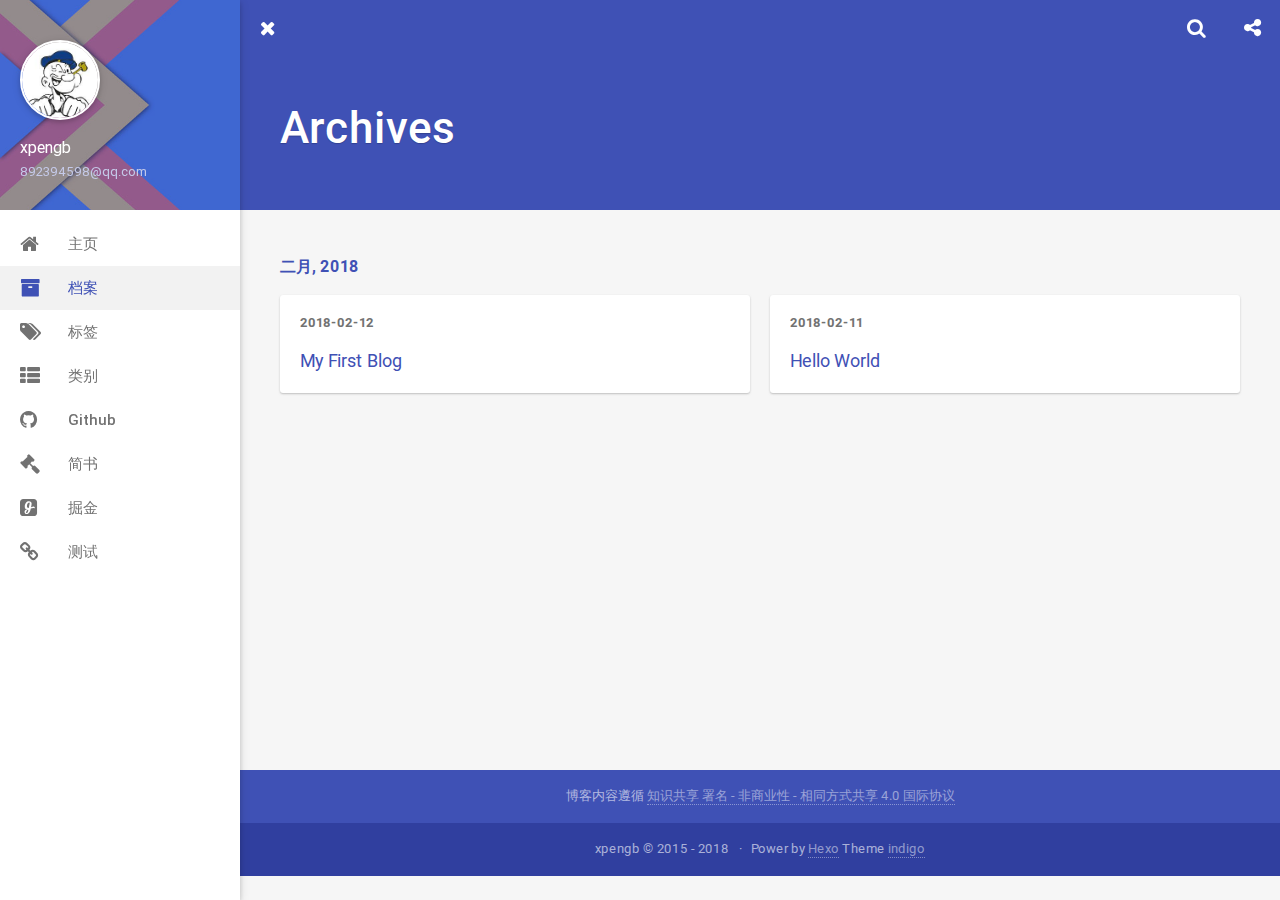
==== commit d5568ba8: "Site updated: 2018-02-12 16:23:34" ====
--- a/archives/index.html
+++ b/archives/index.html
@@ -185,7 +185,7 @@
 
   
     <h3 class="post-title" itemprop="name">
-      <a class="post-title-link" href="/2018/02/12/my first blog/">my first blog</a>
+      <a class="post-title-link" href="/2018/02/12/my-first-blog/">My First Blog</a>
     </h3>
   
 
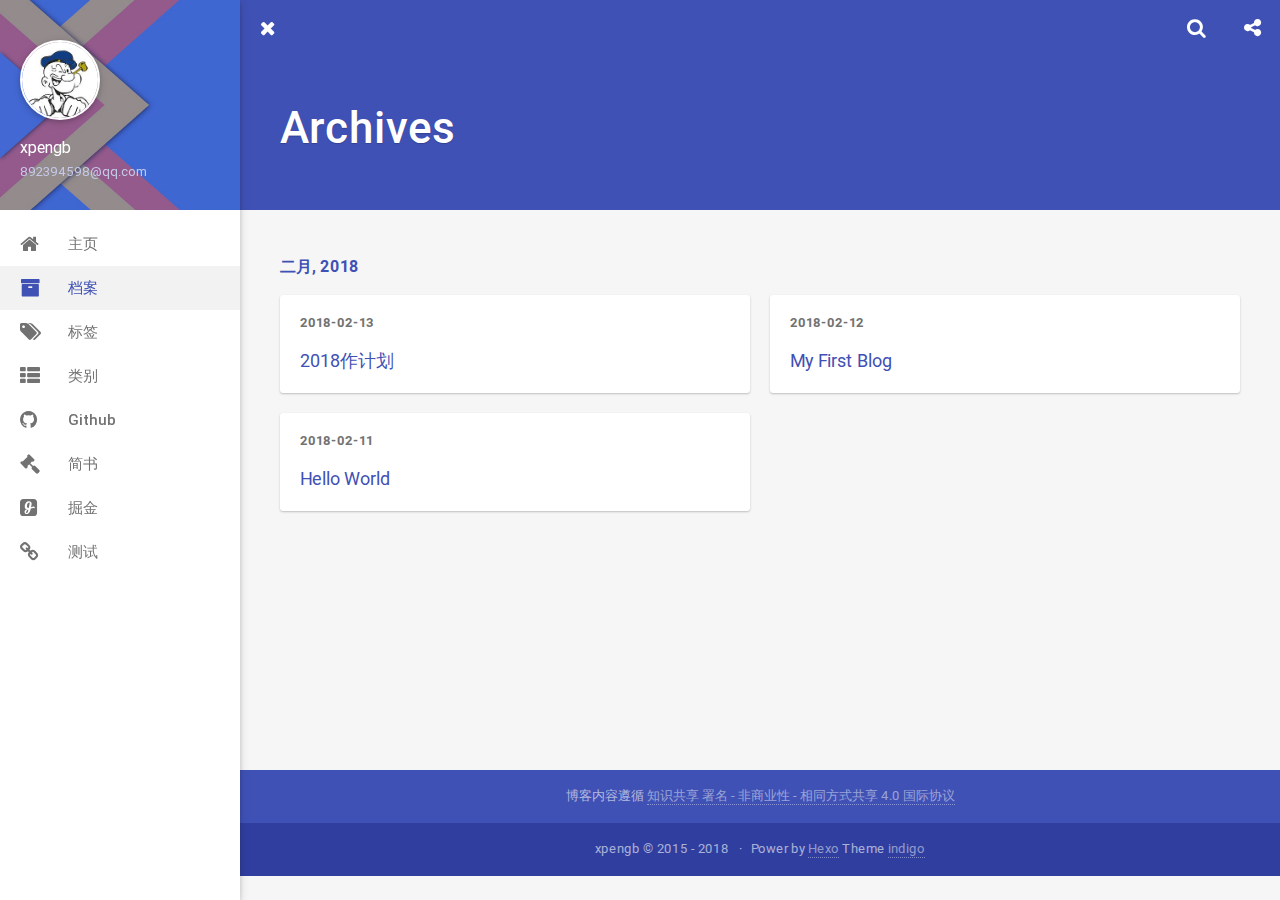
==== commit b17a53f9: "Site updated: 2018-02-13 17:05:16" ====
--- a/archives/index.html
+++ b/archives/index.html
@@ -31,7 +31,7 @@
 <meta name="twitter:title" content="xpengb">
 <meta name="twitter:description" content="xpengb的博客">
     
-    <link rel="shortcut icon" href="/favicon.ico">
+    <link rel="shortcut icon" href="/img/favicon.ico">
     <link rel="stylesheet" href="/css/style.css?v=1.7.2">
     <script>window.lazyScripts=[]</script>
 
@@ -169,6 +169,32 @@
             
             <h3 class="archive-separator">二月, 2018</h3>
             <div class="waterfall">
+    
+
+        <div class="waterfall-item">
+  <article class="article-card archive-article">
+    <div class="post-meta">
+      <time class="post-time" title="2018-02-13 17:03:00" datetime="2018-02-13T09:03:00.506Z"  itemprop="datePublished">2018-02-13</time>
+
+      
+
+
+    </div>
+    
+
+
+  
+    <h3 class="post-title" itemprop="name">
+      <a class="post-title-link" href="/2018/02/13/2018-plans/">2018作计划</a>
+    </h3>
+  
+
+
+
+    
+  </article>
+</div>
+
     
 
         <div class="waterfall-item">
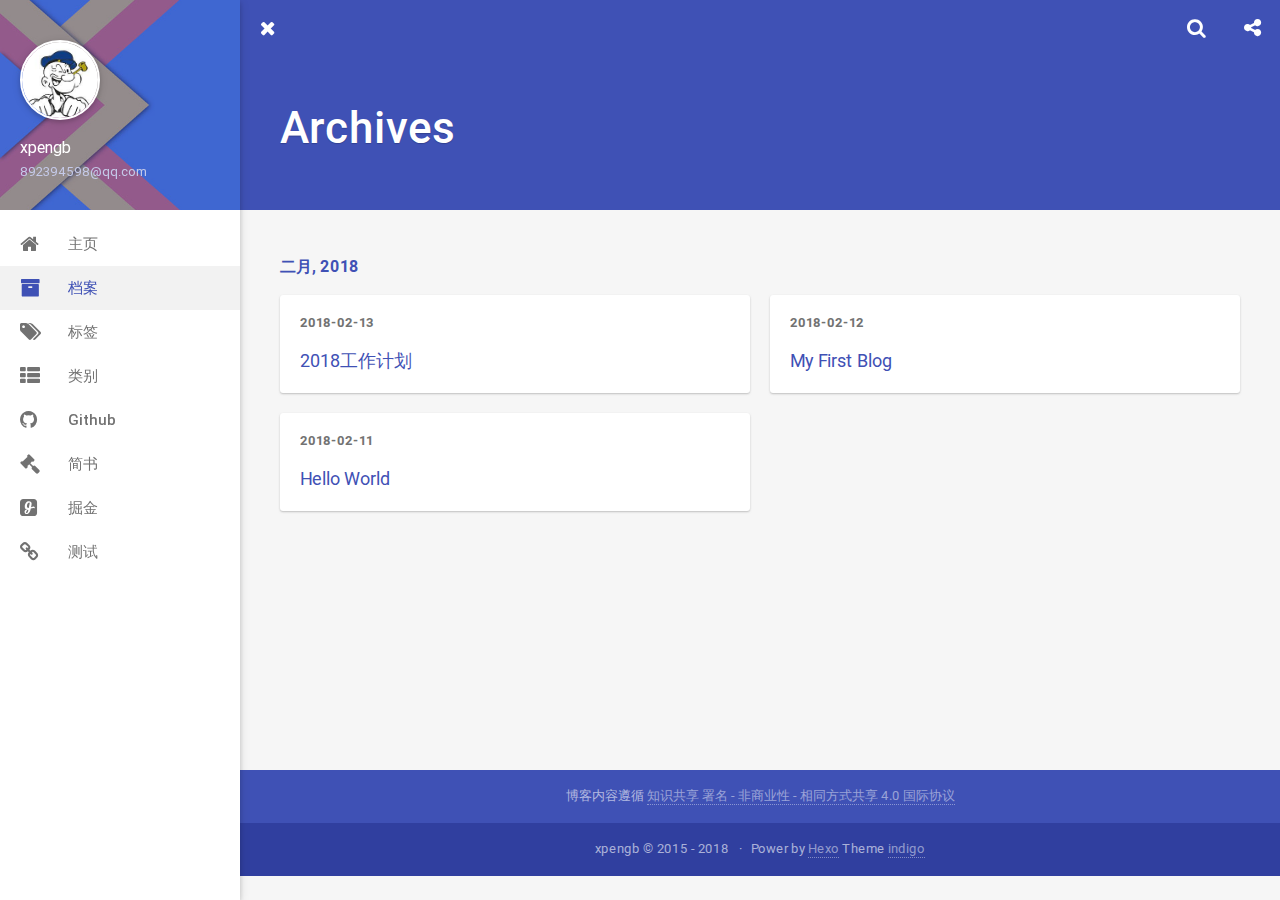
==== commit 594dec44: "Site updated: 2018-02-22 08:07:27" ====
--- a/archives/index.html
+++ b/archives/index.html
@@ -185,7 +185,7 @@
 
   
     <h3 class="post-title" itemprop="name">
-      <a class="post-title-link" href="/2018/02/13/2018-plans/">2018作计划</a>
+      <a class="post-title-link" href="/2018/02/13/2018-plans/">2018工作计划</a>
     </h3>
   
 
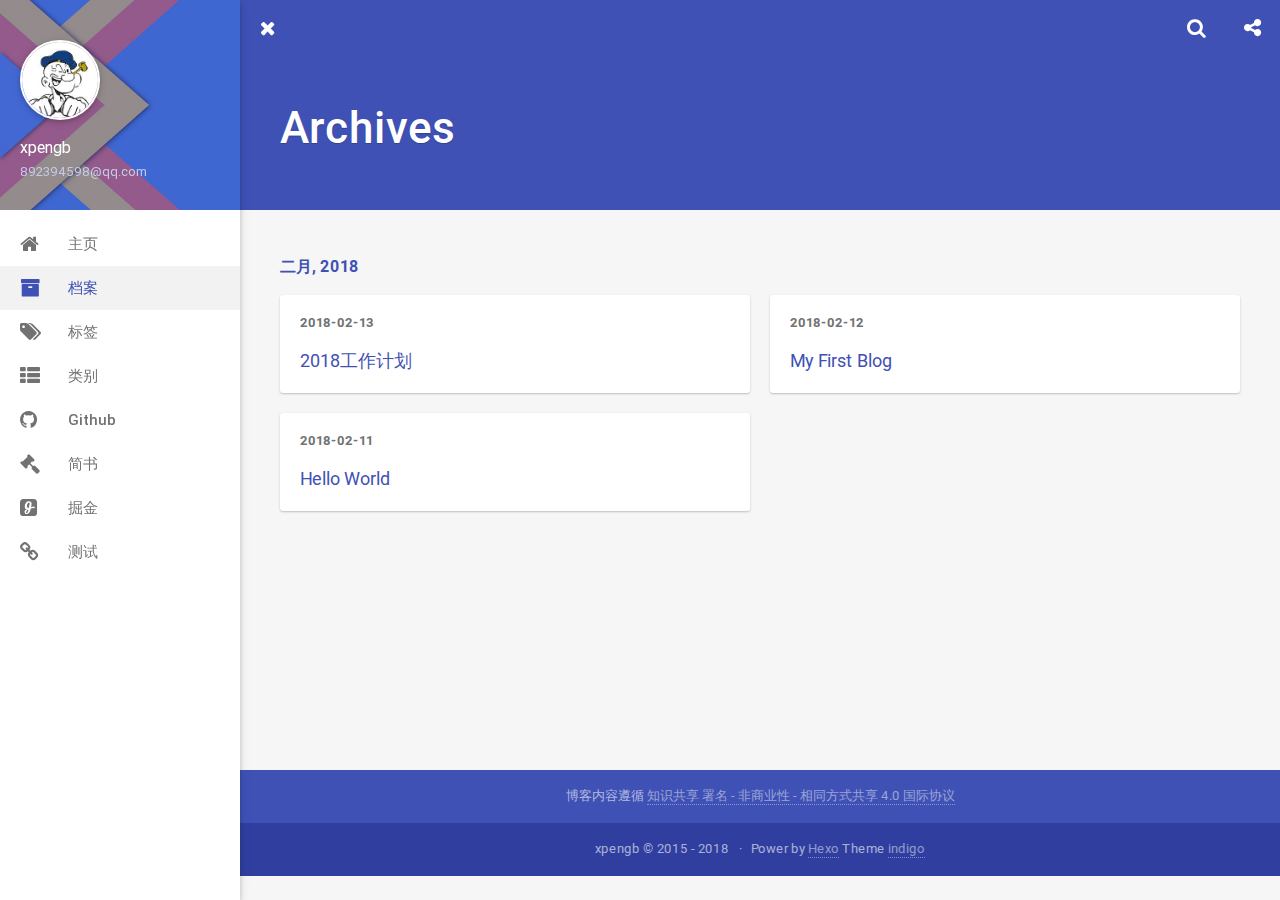
==== commit 39fb24e8: "Site updated: 2018-02-22 08:15:34" ====
--- a/archives/index.html
+++ b/archives/index.html
@@ -23,7 +23,7 @@
     <meta name="description" content="xpengb的博客">
 <meta property="og:type" content="website">
 <meta property="og:title" content="xpengb">
-<meta property="og:url" content="http://yoursite.com/archives/index.html">
+<meta property="og:url" content="https://xpengb.github.io/archives/index.html">
 <meta property="og:site_name" content="xpengb">
 <meta property="og:description" content="xpengb的博客">
 <meta property="og:locale" content="zh-CN">
@@ -290,7 +290,7 @@
 <div class="global-share" id="globalShare">
     <ul class="reset share-icons">
       <li>
-        <a class="weibo share-sns" target="_blank" href="http://service.weibo.com/share/share.php?url=http://yoursite.com/archives/&title=xpengb&pic=http://yoursite.com/img/avatar.jpg" data-title="微博">
+        <a class="weibo share-sns" target="_blank" href="http://service.weibo.com/share/share.php?url=https://xpengb.github.io/archives/&title=xpengb&pic=https://xpengb.github.io/img/avatar.jpg" data-title="微博">
           <i class="icon icon-weibo"></i>
         </a>
       </li>
@@ -300,22 +300,22 @@
         </a>
       </li>
       <li>
-        <a class="qq share-sns" target="_blank" href="http://connect.qq.com/widget/shareqq/index.html?url=http://yoursite.com/archives/&title=xpengb&source=xpengb的博客" data-title=" QQ">
+        <a class="qq share-sns" target="_blank" href="http://connect.qq.com/widget/shareqq/index.html?url=https://xpengb.github.io/archives/&title=xpengb&source=xpengb的博客" data-title=" QQ">
           <i class="icon icon-qq"></i>
         </a>
       </li>
       <li>
-        <a class="facebook share-sns" target="_blank" href="https://www.facebook.com/sharer/sharer.php?u=http://yoursite.com/archives/" data-title=" Facebook">
+        <a class="facebook share-sns" target="_blank" href="https://www.facebook.com/sharer/sharer.php?u=https://xpengb.github.io/archives/" data-title=" Facebook">
           <i class="icon icon-facebook"></i>
         </a>
       </li>
       <li>
-        <a class="twitter share-sns" target="_blank" href="https://twitter.com/intent/tweet?text=xpengb&url=http://yoursite.com/archives/&via=http://yoursite.com" data-title=" Twitter">
+        <a class="twitter share-sns" target="_blank" href="https://twitter.com/intent/tweet?text=xpengb&url=https://xpengb.github.io/archives/&via=https://xpengb.github.io" data-title=" Twitter">
           <i class="icon icon-twitter"></i>
         </a>
       </li>
       <li>
-        <a class="google share-sns" target="_blank" href="https://plus.google.com/share?url=http://yoursite.com/archives/" data-title=" Google+">
+        <a class="google share-sns" target="_blank" href="https://plus.google.com/share?url=https://xpengb.github.io/archives/" data-title=" Google+">
           <i class="icon icon-google-plus"></i>
         </a>
       </li>
@@ -326,7 +326,7 @@
 <div class="page-modal wx-share" id="wxShare">
     <a class="close" href="javascript:;"><i class="icon icon-close"></i></a>
     <p>扫一扫，分享到微信</p>
-    <img src="//api.qrserver.com/v1/create-qr-code/?data=http://yoursite.com/archives/" alt="微信分享二维码">
+    <img src="//api.qrserver.com/v1/create-qr-code/?data=https://xpengb.github.io/archives/" alt="微信分享二维码">
 </div>
 
 
